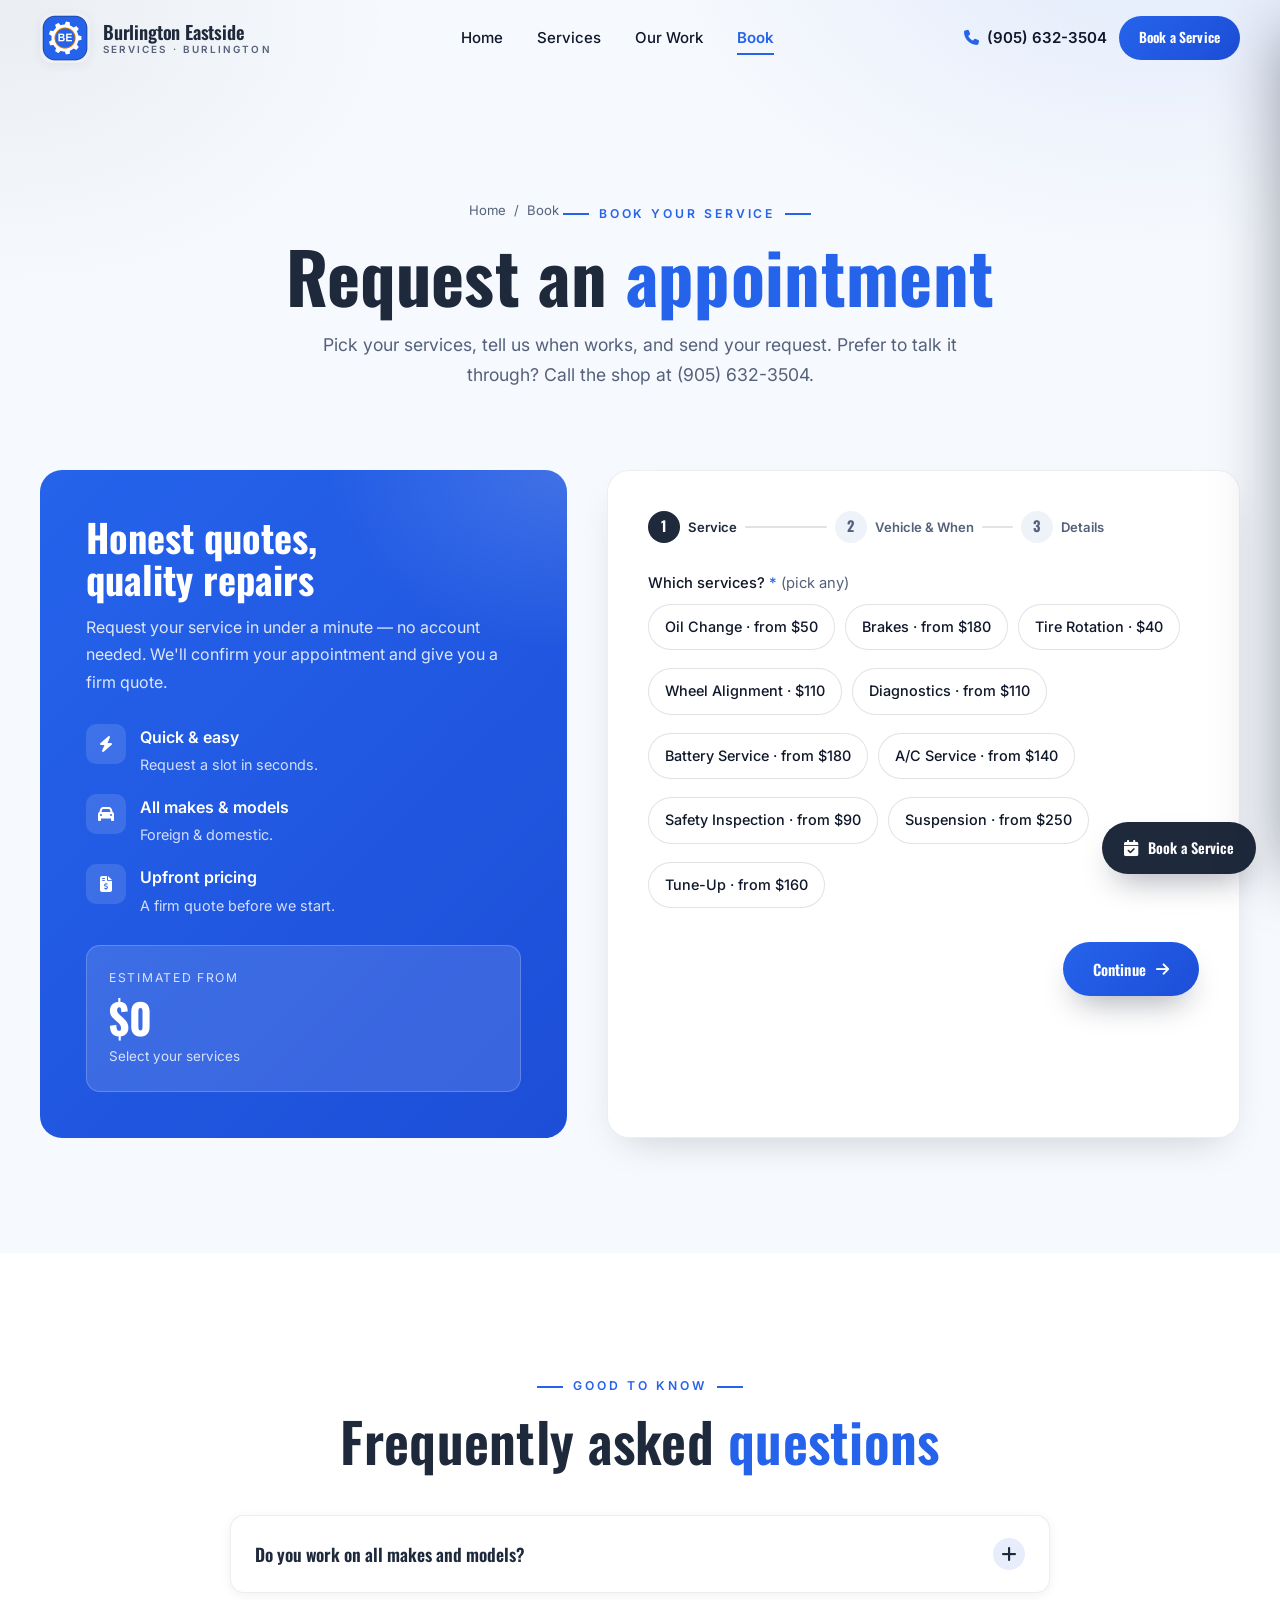
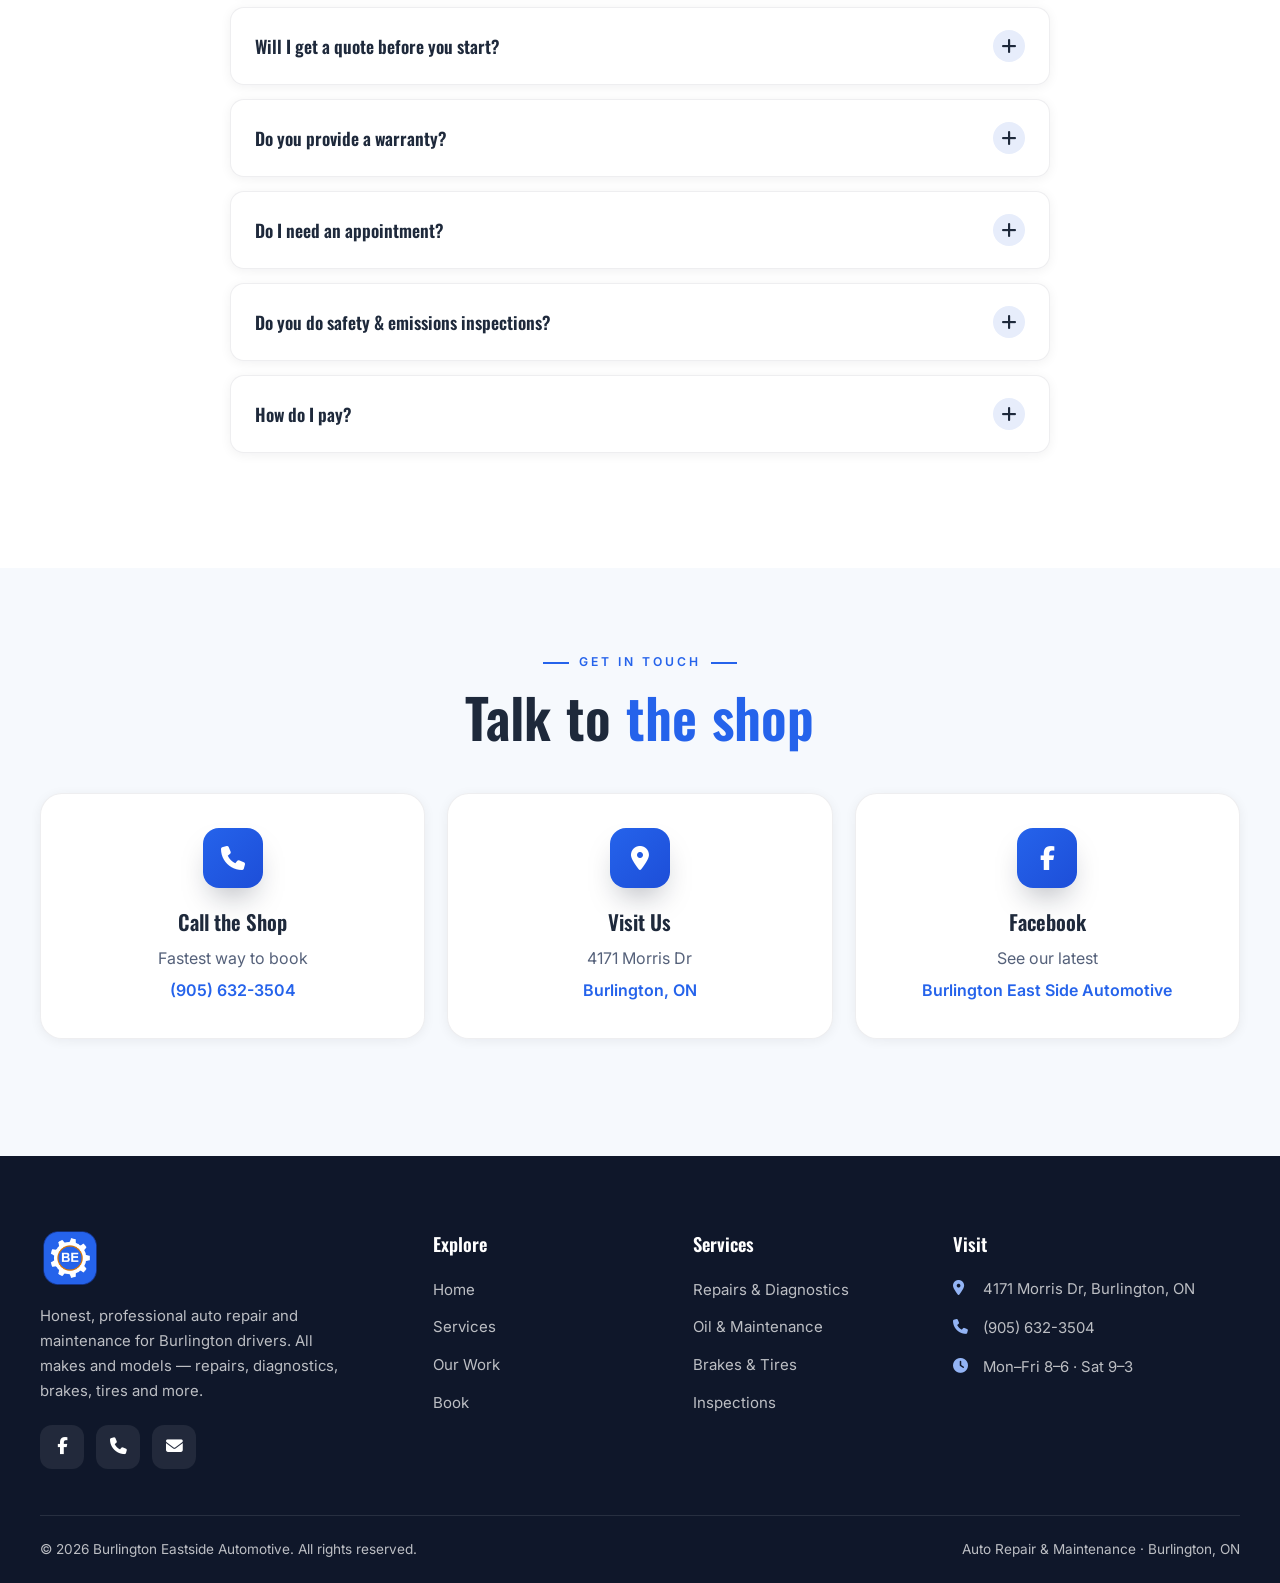
==== book.html @ 75ba28bd "Burlington-Eastside-Automotive: website (CSS animation + ambient background)" ====
<!DOCTYPE html>
<html lang="en">
<head>
  <meta charset="UTF-8" />
  <meta name="viewport" content="width=device-width, initial-scale=1.0" />
  <title>Book a Service | Burlington Eastside Automotive — Burlington, ON</title>
  <meta name="description" content="Book a service at Burlington Eastside Automotive in Burlington, ON. Choose your services, tell us when, and request your appointment — oil changes, brakes, diagnostics, tires and more. All makes & models." />
  <meta name="theme-color" content="#2563EB" />
  <meta property="og:title" content="Book a Service | Burlington Eastside Automotive" />
  <meta property="og:description" content="Request your appointment in seconds — or call (905) 632-3504 for an honest quote." />

  <link rel="icon" type="image/svg+xml" href="assets/favicon.svg" />
  <link rel="preconnect" href="https://fonts.googleapis.com" />
  <link rel="preconnect" href="https://fonts.gstatic.com" crossorigin />
  <link href="https://fonts.googleapis.com/css2?family=Oswald:wght@500;600;700&family=Inter:wght@400;500;600&display=swap" rel="stylesheet" />
  <link rel="stylesheet" href="https://cdnjs.cloudflare.com/ajax/libs/font-awesome/6.5.1/css/all.min.css" />
  <link rel="stylesheet" href="css/styles.css" />

  <script type="application/ld+json">
  {
    "@context": "https://schema.org",
    "@type": "FAQPage",
    "mainEntity": [
      { "@type": "Question", "name": "Do you work on all makes and models?", "acceptedAnswer": { "@type": "Answer", "text": "Yes — foreign and domestic, cars, SUVs and light trucks." } },
      { "@type": "Question", "name": "Will I get a quote before you start?", "acceptedAnswer": { "@type": "Answer", "text": "Always. We diagnose first and give you a firm, upfront quote before any work begins." } },
      { "@type": "Question", "name": "Do you provide a warranty?", "acceptedAnswer": { "@type": "Answer", "text": "Yes — our repairs are backed by a workmanship warranty. Ask us for the details on your service." } },
      { "@type": "Question", "name": "Where are you located?", "acceptedAnswer": { "@type": "Answer", "text": "4171 Morris Dr, Burlington, ON L7L 5L5. Call us at (905) 632-3504." } }
    ]
  }
  </script>
</head>
<body>

  <!-- ============ HEADER ============ -->
  <header class="site-header" id="header">
    <div class="container nav">
      <a href="index.html" class="brand" aria-label="Burlington Eastside Automotive home">
        <img src="assets/logo-mark.png" alt="Burlington Eastside Automotive" class="brand-logo" />
        <span class="brand-name"><b>Burlington Eastside</b><small>Services · Burlington</small></span>
      </a>
      <nav class="nav-links" aria-label="Primary">
        <a href="index.html">Home</a>
        <a href="services.html">Services</a>
        <a href="index.html#gallery">Our Work</a>
        <a href="book.html" class="active">Book</a>
      </nav>
      <div class="nav-actions">
        <a href="tel:+19056323504" class="nav-phone"><i class="fa-solid fa-phone"></i> (905) 632-3504</a>
        <a href="#quote" class="btn btn--sm">Book a Service</a>
        <button class="menu-toggle" id="menuToggle" aria-label="Open menu"><i class="fa-solid fa-bars"></i></button>
      </div>
    </div>
  </header>

  <!-- ============ MOBILE DRAWER ============ -->
  <div class="scrim" id="scrim"></div>
  <aside class="mobile-drawer" id="drawer" aria-label="Mobile menu">
    <div class="drawer-head">
      <img src="assets/logo-mark.png" alt="Burlington Eastside Automotive" style="height:44px;border-radius:10px" />
      <button class="drawer-close" id="drawerClose" aria-label="Close menu"><i class="fa-solid fa-xmark"></i></button>
    </div>
    <nav>
      <a href="index.html">Home <i class="fa-solid fa-chevron-right"></i></a>
      <a href="services.html">Services <i class="fa-solid fa-chevron-right"></i></a>
      <a href="index.html#gallery">Our Work <i class="fa-solid fa-chevron-right"></i></a>
      <a href="book.html" class="active">Book <i class="fa-solid fa-chevron-right"></i></a>
    </nav>
    <div class="drawer-cta">
      <a href="#quote" class="btn btn--block">Book a Service</a>
      <a href="tel:+19056323504" class="btn btn--ghost btn--block"><i class="fa-solid fa-phone"></i> Call the Shop</a>
    </div>
    <div class="drawer-contact">
      <a href="tel:+19056323504"><i class="fa-solid fa-phone"></i> (905) 632-3504</a>
      <span><i class="fa-solid fa-location-dot"></i> 4171 Morris Dr, Burlington</span>
    </div>
  </aside>

  <!-- ============ PAGE HERO ============ -->
  <section class="page-hero">
    <div class="container">
      <div class="breadcrumbs reveal"><a href="index.html">Home</a> <span>/</span> <span>Book</span></div>
      <span class="eyebrow eyebrow--center reveal d1" style="margin-top:14px">Book Your Service</span>
      <h1 class="reveal d1">Request an <span class="text-accent">appointment</span></h1>
      <p class="reveal d2">Pick your services, tell us when works, and send your request. Prefer to talk it through? Call the shop at (905) 632-3504.</p>
    </div>
  </section>

  <!-- ============ BOOKING FORM ============ -->
  <section class="section" id="quote" style="padding-top:16px">
    <div class="container">
      <div class="quote-wrap">
        <div class="quote-side reveal">
          <h2>Honest quotes,<br/>quality repairs</h2>
          <p>Request your service in under a minute — no account needed. We'll confirm your appointment and give you a firm quote.</p>
          <div class="quote-benefits">
            <div class="quote-benefit"><i class="fa-solid fa-bolt"></i><div><b>Quick &amp; easy</b><span>Request a slot in seconds.</span></div></div>
            <div class="quote-benefit"><i class="fa-solid fa-car"></i><div><b>All makes &amp; models</b><span>Foreign &amp; domestic.</span></div></div>
            <div class="quote-benefit"><i class="fa-solid fa-file-invoice-dollar"></i><div><b>Upfront pricing</b><span>A firm quote before we start.</span></div></div>
          </div>
          <div class="quote-live">
            <div class="quote-live-card">
              <div class="label">Estimated from</div>
              <div class="est" id="estAmount">$0</div>
              <small id="estMeta">Select your services</small>
            </div>
          </div>
        </div>

        <div class="quote-form reveal d1">
          <form id="quoteForm" novalidate>
            <div class="form-body">
              <div class="stepper">
                <div class="st active"><span class="n">1</span><span class="t">Service</span><span class="bar"></span></div>
                <div class="st"><span class="n">2</span><span class="t">Vehicle &amp; When</span><span class="bar"></span></div>
                <div class="st"><span class="n">3</span><span class="t">Details</span></div>
              </div>

              <!-- STEP 1 -->
              <div class="fstep active">
                <div class="field">
                  <label>Which services? <span class="req">*</span> <span style="color:var(--ink-soft);font-weight:400">(pick any)</span></label>
                  <div class="chip-select">
                    <label class="chip-opt"><input type="checkbox" name="services" value="Oil Change" /><span>Oil Change · from $50</span></label>
                    <label class="chip-opt"><input type="checkbox" name="services" value="Brakes (per axle)" /><span>Brakes · from $180</span></label>
                    <label class="chip-opt"><input type="checkbox" name="services" value="Tire Rotation" /><span>Tire Rotation · $40</span></label>
                    <label class="chip-opt"><input type="checkbox" name="services" value="Wheel Alignment" /><span>Wheel Alignment · $110</span></label>
                    <label class="chip-opt"><input type="checkbox" name="services" value="Diagnostics" /><span>Diagnostics · from $110</span></label>
                    <label class="chip-opt"><input type="checkbox" name="services" value="Battery Service" /><span>Battery Service · from $180</span></label>
                    <label class="chip-opt"><input type="checkbox" name="services" value="A/C Service" /><span>A/C Service · from $140</span></label>
                    <label class="chip-opt"><input type="checkbox" name="services" value="Safety Inspection" /><span>Safety Inspection · from $90</span></label>
                    <label class="chip-opt"><input type="checkbox" name="services" value="Suspension Repair" /><span>Suspension · from $250</span></label>
                    <label class="chip-opt"><input type="checkbox" name="services" value="Tune-Up" /><span>Tune-Up · from $160</span></label>
                  </div>
                </div>
              </div>

              <!-- STEP 2 -->
              <div class="fstep">
                <div class="field-row">
                  <div class="field"><label for="vehicle">Vehicle <span style="color:var(--ink-soft);font-weight:400">(year, make, model)</span></label><input type="text" id="vehicle" name="vehicle" placeholder="e.g. 2018 Honda Civic" /></div>
                  <div class="field"><label for="eventDate">Preferred date</label><input type="date" id="eventDate" name="eventDate" /></div>
                </div>
                <div class="field">
                  <label>Preferred time</label>
                  <div class="chip-select">
                    <label class="chip-opt"><input type="radio" name="time" value="Morning" /><span><i class="fa-solid fa-sun"></i> Morning</span></label>
                    <label class="chip-opt"><input type="radio" name="time" value="Afternoon" /><span><i class="fa-solid fa-cloud-sun"></i> Afternoon</span></label>
                    <label class="chip-opt"><input type="radio" name="time" value="Any time" checked /><span>Any time</span></label>
                  </div>
                </div>
                <div class="field">
                  <label for="notes">What's going on? <span style="color:var(--ink-soft);font-weight:400">(symptoms, noises, warning lights)</span></label>
                  <textarea id="notes" name="message" placeholder="e.g. grinding noise when braking, check-engine light is on…"></textarea>
                </div>
              </div>

              <!-- STEP 3 -->
              <div class="fstep">
                <div class="field-row">
                  <div class="field"><label for="name">Your name <span class="req">*</span></label><input type="text" id="name" name="name" required placeholder="Full name" /></div>
                  <div class="field"><label for="phone">Phone <span class="req">*</span></label><input type="tel" id="phone" name="phone" required placeholder="(000) 000-0000" /></div>
                </div>
                <div class="field"><label for="email">Email <span style="color:var(--ink-soft);font-weight:400">(optional)</span></label><input type="email" id="email" name="email" placeholder="you@email.com" /></div>
                <input type="text" class="hp" name="companyWebsite" tabindex="-1" autocomplete="off" aria-hidden="true" />
                <p style="font-size:.86rem;color:var(--ink-soft);margin-top:6px"><i class="fa-solid fa-lock" style="color:var(--navy-bright)"></i> Your details stay private — used only to confirm your appointment.</p>
              </div>

              <div class="form-nav">
                <button type="button" class="btn btn--ghost hidden" id="fBack"><i class="fa-solid fa-arrow-left"></i> Back</button>
                <button type="button" class="btn" id="fNext">Continue <i class="fa-solid fa-arrow-right"></i></button>
                <button type="submit" class="btn" id="fSubmit" style="display:none"><i class="fa-solid fa-paper-plane"></i> Request Appointment</button>
              </div>
            </div>

            <div class="form-success" id="formSuccess">
              <div class="check"><i class="fa-solid fa-check"></i></div>
              <h3>Almost there!</h3>
              <p>One last step: send us your request, or give the shop a quick call and we'll get you booked in.</p>
              <div class="hero-ctas" style="justify-content:center">
                <a href="#" id="successEmail" class="btn btn--lg"><i class="fa-solid fa-paper-plane"></i> Send Request</a>
                <a href="tel:+19056323504" class="btn btn--ghost btn--lg"><i class="fa-solid fa-phone"></i> Call (905) 632-3504</a>
              </div>
            </div>
          </form>
        </div>
      </div>
    </div>
  </section>

  <!-- ============ FAQ ============ -->
  <section class="section section--alt" id="faq">
    <div class="container center">
      <span class="eyebrow eyebrow--center reveal">Good to Know</span>
      <h2 class="section-title reveal d1">Frequently asked <em>questions</em></h2>
    </div>
    <div class="container">
      <div class="faq">
        <div class="faq-item reveal">
          <button class="faq-q">Do you work on all makes and models? <span class="ic"><i class="fa-solid fa-plus"></i></span></button>
          <div class="faq-a"><p>Yes — <strong>foreign and domestic</strong>, cars, SUVs and light trucks. Our technicians service just about anything on the road.</p></div>
        </div>
        <div class="faq-item reveal">
          <button class="faq-q">Will I get a quote before you start? <span class="ic"><i class="fa-solid fa-plus"></i></span></button>
          <div class="faq-a"><p>Always. We diagnose first and give you a <strong>firm, upfront quote</strong> before any work begins — no surprises on the bill.</p></div>
        </div>
        <div class="faq-item reveal">
          <button class="faq-q">Do you provide a warranty? <span class="ic"><i class="fa-solid fa-plus"></i></span></button>
          <div class="faq-a"><p>Yes — our repairs are backed by a <strong>workmanship warranty</strong>. Ask us for the details that apply to your service.</p></div>
        </div>
        <div class="faq-item reveal">
          <button class="faq-q">Do I need an appointment? <span class="ic"><i class="fa-solid fa-plus"></i></span></button>
          <div class="faq-a"><p>Booking ahead guarantees your spot, but we'll always do our best to fit in <strong>urgent work</strong> — just give us a call.</p></div>
        </div>
        <div class="faq-item reveal">
          <button class="faq-q">Do you do safety &amp; emissions inspections? <span class="ic"><i class="fa-solid fa-plus"></i></span></button>
          <div class="faq-a"><p>We do — <strong>safety standards certificates, emissions tests</strong> and pre-purchase inspections are all available.</p></div>
        </div>
        <div class="faq-item reveal">
          <button class="faq-q">How do I pay? <span class="ic"><i class="fa-solid fa-plus"></i></span></button>
          <div class="faq-a"><p>We accept <strong>cash and major debit/credit cards</strong>, plus tap and mobile payments.</p></div>
        </div>
      </div>
    </div>
  </section>

  <!-- ============ CONTACT ============ -->
  <section class="section section--tight">
    <div class="container center">
      <span class="eyebrow eyebrow--center reveal">Get In Touch</span>
      <h2 class="section-title reveal d1">Talk to <em>the shop</em></h2>
    </div>
    <div class="container">
      <div class="contact-grid">
        <div class="contact-card reveal d1"><div class="ic"><i class="fa-solid fa-phone"></i></div><h3>Call the Shop</h3><p>Fastest way to book</p><a href="tel:+19056323504">(905) 632-3504</a></div>
        <div class="contact-card reveal d2"><div class="ic"><i class="fa-solid fa-location-dot"></i></div><h3>Visit Us</h3><p>4171 Morris Dr</p><a href="https://www.google.com/maps/search/?api=1&query=4171+Morris+Dr+Burlington+ON" target="_blank" rel="noopener">Burlington, ON</a></div>
        <div class="contact-card reveal d3"><div class="ic"><i class="fa-brands fa-facebook-f"></i></div><h3>Facebook</h3><p>See our latest</p><a href="https://www.facebook.com/p/Burlington-East-Side-Automotive-100069459742204/" target="_blank" rel="noopener">Burlington East Side Automotive</a></div>
      </div>
    </div>
  </section>

  <!-- ============ FOOTER ============ -->
  <footer class="footer">
    <div class="container">
      <div class="footer-top">
        <div class="footer-brand">
          <img src="assets/logo-mark.png" alt="Burlington Eastside Automotive" class="brand-logo-f" />
          <p>Honest, professional auto repair and maintenance for Burlington drivers. All makes and models — repairs, diagnostics, brakes, tires and more.</p>
          <div class="footer-social">
            <a href="https://www.facebook.com/p/Burlington-East-Side-Automotive-100069459742204/" target="_blank" rel="noopener" aria-label="Facebook"><i class="fa-brands fa-facebook-f"></i></a>
            <a href="tel:+19056323504" aria-label="Phone"><i class="fa-solid fa-phone"></i></a>
            <a href="mailto:info@burlingtoneastsideauto.ca" aria-label="Email"><i class="fa-solid fa-envelope"></i></a>
          </div>
        </div>
        <div>
          <h4>Explore</h4>
          <div class="footer-links"><a href="index.html">Home</a><a href="services.html">Services</a><a href="index.html#gallery">Our Work</a><a href="book.html">Book</a></div>
        </div>
        <div>
          <h4>Services</h4>
          <div class="footer-links"><a href="services.html">Repairs &amp; Diagnostics</a><a href="services.html">Oil &amp; Maintenance</a><a href="services.html">Brakes &amp; Tires</a><a href="services.html">Inspections</a></div>
        </div>
        <div>
          <h4>Visit</h4>
          <div class="footer-contact">
            <span><i class="fa-solid fa-location-dot"></i> 4171 Morris Dr, Burlington, ON</span>
            <a href="tel:+19056323504"><i class="fa-solid fa-phone"></i> (905) 632-3504</a>
            <span><i class="fa-solid fa-clock"></i> Mon–Fri 8–6 · Sat 9–3</span>
          </div>
        </div>
      </div>
      <div class="footer-bottom">
        <span>© <span data-year>2026</span> Burlington Eastside Automotive. All rights reserved.</span>
        <span>Auto Repair &amp; Maintenance · Burlington, ON</span>
      </div>
    </div>
  </footer>

  <a href="#quote" class="fab-cta" aria-label="Book a service"><i class="fa-solid fa-calendar-check"></i><span>Book a Service</span></a>
  <button class="to-top" id="toTop" aria-label="Back to top"><i class="fa-solid fa-arrow-up"></i></button>

  <script src="js/main.js"></script>
</body>
</html>
---- css/styles.css ----
/* ============================================================
   JAY'S HAIR CUT — Beauty & Barber (Burlington, ON)
   Clean navy & white design system — all pages
   ============================================================ */

:root {
  --bg: #F6F9FD;
  --bg-2: #FFFFFF;
  --surface: #FFFFFF;
  --surface-2: #EEF2F9;
  --line: rgba(15,23,42,0.12);
  --line-2: rgba(15,23,42,0.07);

  --navy: #1E293B;
  --navy-deep: #0F172A;
  --navy-bright: #2563EB;
  --navy-soft: #E7EDFB;
  --navy-grad: linear-gradient(135deg, #2563EB, #1D4ED8);

  --accent: #D97706; /* subtle brass for stars/premium touches */

  --white: #FFFFFF;
  --ink: #0F172A;
  --ink-soft: #55617A;

  --shadow-sm: 0 2px 12px rgba(15,23,42,0.06);
  --shadow-md: 0 16px 40px -18px rgba(15,23,42,0.22);
  --shadow-lg: 0 34px 72px -30px rgba(15,23,42,0.30);
  --shadow-navy: 0 16px 32px -12px rgba(15,23,42,0.4);

  --r-sm: 8px;
  --r-md: 14px;
  --r-lg: 22px;
  --r-xl: 32px;

  --font-display: "Poppins", system-ui, sans-serif;
  --font-body: "Inter", system-ui, -apple-system, sans-serif;

  --container: 1200px;
  --ease: cubic-bezier(0.22, 1, 0.36, 1);
}

*, *::before, *::after { box-sizing: border-box; margin: 0; padding: 0; }
html { scroll-behavior: smooth; -webkit-text-size-adjust: 100%; scroll-padding-top: 100px; }
body { font-family: var(--font-body); color: var(--ink); background: var(--bg); line-height: 1.7; overflow-x: hidden; -webkit-font-smoothing: antialiased; }
img, svg { display: block; max-width: 100%; }
a { color: inherit; text-decoration: none; }
button { font-family: inherit; cursor: pointer; border: none; background: none; }
ul { list-style: none; }
input, textarea, select, button { font-family: inherit; font-size: 1rem; color: inherit; }
::selection { background: var(--navy); color: #fff; }

body::before {
  content: ""; position: fixed; inset: 0; z-index: -2;
  background:
    radial-gradient(900px 620px at 90% -10%, rgba(37,99,235,0.10), transparent 55%),
    radial-gradient(720px 500px at 0% 2%, rgba(15,23,42,0.05), transparent 55%),
    var(--bg);
}

/* Layout */
.container { width: min(100% - 44px, var(--container)); margin-inline: auto; }
.section { padding: clamp(72px, 9vw, 132px) 0; position: relative; }
.section--tight { padding: clamp(50px, 6vw, 88px) 0; }
.section--alt { background: var(--bg-2); }
.center { text-align: center; }

/* Type helpers */
.eyebrow { display: inline-flex; align-items: center; gap: 10px; font-size: 0.76rem; font-weight: 600; letter-spacing: 0.24em; text-transform: uppercase; color: var(--navy-bright); }
.eyebrow::before { content: ""; width: 26px; height: 2px; background: var(--navy-bright); }
.eyebrow--center { justify-content: center; }
.eyebrow--center::after { content: ""; width: 26px; height: 2px; background: var(--navy-bright); }
.section-title { font-family: var(--font-display); font-weight: 600; letter-spacing: -0.01em; color: var(--navy); font-size: clamp(2.1rem, 4.6vw, 3.4rem); line-height: 1.1; margin: 14px 0 0; }
.section-title em { font-style: normal; color: var(--navy-bright); }
.section-lead { max-width: 62ch; margin-top: 16px; color: var(--ink-soft); font-size: 1.06rem; }
.center .section-lead { margin-inline: auto; }
.text-accent { color: var(--navy-bright); }

/* Buttons */
.btn { --bg: var(--navy); --fg: #fff; position: relative; display: inline-flex; align-items: center; justify-content: center; gap: 10px; padding: 15px 30px; border-radius: 100px; font-family: var(--font-display); font-weight: 600; font-size: 0.94rem; letter-spacing: 0.01em; background: var(--bg); color: var(--fg); box-shadow: var(--shadow-navy); transition: transform 0.35s var(--ease), box-shadow 0.35s var(--ease), background 0.3s; overflow: hidden; isolation: isolate; }
.btn::after { content: ""; position: absolute; inset: 0; z-index: -1; background: linear-gradient(120deg, transparent 30%, rgba(255,255,255,0.25) 50%, transparent 70%); transform: translateX(-120%); transition: transform 0.6s var(--ease); }
.btn:hover { transform: translateY(-3px); box-shadow: 0 24px 40px -14px rgba(15,23,42,0.5); }
.btn:hover::after { transform: translateX(120%); }
.btn--ghost { --bg: transparent; --fg: var(--navy); box-shadow: none; border: 1.5px solid var(--line); }
.btn--ghost:hover { background: var(--navy-soft); border-color: var(--navy); }
.btn--white { --bg: #fff; --fg: var(--navy); box-shadow: var(--shadow-md); }
.btn--lg { padding: 17px 36px; font-size: 1rem; }
.btn--sm { padding: 10px 20px; font-size: 0.86rem; box-shadow: none; }
.btn--block { width: 100%; }
.link-arrow { display: inline-flex; align-items: center; gap: 8px; font-weight: 600; color: var(--navy-bright); }
.link-arrow i { transition: transform 0.3s var(--ease); }
.link-arrow:hover i { transform: translateX(5px); }

/* ============ HEADER ============ */
.site-header { position: fixed; top: 0; left: 0; right: 0; z-index: 100; transition: transform 0.4s var(--ease), background 0.4s, box-shadow 0.4s, backdrop-filter 0.4s; }
.site-header.scrolled { background: rgba(255,255,255,0.85); backdrop-filter: blur(16px) saturate(1.3); box-shadow: 0 6px 26px -18px rgba(15,23,42,0.4); border-bottom: 1px solid var(--line-2); }
.site-header.hidden { transform: translateY(-100%); }
.nav { display: flex; align-items: center; justify-content: space-between; gap: 20px; padding: 13px 0; }
.brand { display: flex; align-items: center; gap: 13px; }
.brand-logo { height: 46px; width: auto; border-radius: 6px; transition: transform 0.4s var(--ease); box-shadow: var(--shadow-sm); }
.brand:hover .brand-logo { transform: scale(1.05); }
.brand-name { display: flex; flex-direction: column; line-height: 1.05; }
.brand-name b { font-family: var(--font-display); font-weight: 600; font-size: 1.16rem; color: var(--navy); letter-spacing: -0.01em; }
.brand-name small { font-size: 0.62rem; font-weight: 600; letter-spacing: 0.22em; text-transform: uppercase; color: var(--ink-soft); margin-top: 3px; }

.nav-links { display: flex; align-items: center; gap: 2px; }
.nav-links a { position: relative; padding: 9px 16px; border-radius: 100px; font-weight: 500; color: var(--ink); font-size: 0.94rem; transition: color 0.25s; }
.nav-links a::after { content: ""; position: absolute; left: 16px; right: 16px; bottom: 5px; height: 2px; background: var(--navy-bright); transform: scaleX(0); transform-origin: left; transition: transform 0.3s var(--ease); }
.nav-links a:hover { color: var(--navy-bright); } .nav-links a:hover::after, .nav-links a.active::after { transform: scaleX(1); }
.nav-links a.active { color: var(--navy-bright); font-weight: 600; }
.nav-actions { display: flex; align-items: center; gap: 12px; }
.nav-phone { display: inline-flex; align-items: center; gap: 8px; font-weight: 600; color: var(--ink); font-size: 0.94rem; }
.nav-phone i { color: var(--navy-bright); }
.nav-phone:hover { color: var(--navy-bright); }
.menu-toggle { display: none; width: 46px; height: 46px; border-radius: 10px; background: var(--navy); color: #fff; font-size: 1.15rem; align-items: center; justify-content: center; box-shadow: var(--shadow-navy); }

.mobile-drawer { position: fixed; inset: 0 0 0 auto; width: min(86vw, 360px); z-index: 200; background: var(--surface); transform: translateX(100%); transition: transform 0.5s var(--ease); padding: 26px; display: flex; flex-direction: column; gap: 8px; box-shadow: -30px 0 60px -30px rgba(15,23,42,0.4); overflow-y: auto; }
.mobile-drawer.open { transform: translateX(0); }
.drawer-head { display: flex; align-items: center; justify-content: space-between; margin-bottom: 18px; }
.drawer-close { width: 44px; height: 44px; border-radius: 10px; background: var(--surface-2); color: var(--ink); font-size: 1.2rem; }
.mobile-drawer nav a { display: flex; align-items: center; justify-content: space-between; padding: 15px 16px; border-radius: 10px; font-size: 1.15rem; font-weight: 500; font-family: var(--font-display); border-bottom: 1px solid var(--line-2); color: var(--ink); }
.mobile-drawer nav a:hover, .mobile-drawer nav a.active { background: var(--navy-soft); color: var(--navy); }
.drawer-cta { margin-top: 20px; display: flex; flex-direction: column; gap: 12px; }
.drawer-contact { margin-top: 18px; font-size: 0.92rem; color: var(--ink-soft); display: grid; gap: 10px; }
.drawer-contact a { display: inline-flex; align-items: center; gap: 10px; }
.drawer-contact i { color: var(--navy-bright); width: 18px; }
.scrim { position: fixed; inset: 0; z-index: 150; background: rgba(15,23,42,0.4); opacity: 0; visibility: hidden; transition: opacity 0.4s, visibility 0.4s; backdrop-filter: blur(2px); }
.scrim.show { opacity: 1; visibility: visible; }

/* ============ HERO ============ */
.hero { position: relative; padding: clamp(130px, 16vw, 186px) 0 clamp(60px, 8vw, 96px); overflow: hidden; }
.hero-grid { display: grid; grid-template-columns: 1.08fr 0.92fr; gap: 46px; align-items: center; }
.hero-badge { display: inline-flex; align-items: center; gap: 10px; padding: 8px 16px; background: var(--surface); border: 1px solid var(--line); border-radius: 100px; font-size: 0.78rem; font-weight: 600; letter-spacing: 0.06em; color: var(--navy); box-shadow: var(--shadow-sm); }
.hero-badge .dot { width: 8px; height: 8px; border-radius: 50%; background: var(--navy-bright); box-shadow: 0 0 0 4px rgba(37,99,235,0.18); animation: pulse 2s infinite; }
@keyframes pulse { 0%,100% { box-shadow: 0 0 0 4px rgba(37,99,235,0.2); } 50% { box-shadow: 0 0 0 8px rgba(37,99,235,0); } }
.hero-title { font-family: var(--font-display); font-weight: 700; color: var(--navy); font-size: clamp(2.8rem, 6.4vw, 5rem); line-height: 1.02; letter-spacing: -0.02em; margin: 22px 0 0; }
.hero-title em { font-style: normal; color: var(--navy-bright); }
.hero-sub { margin-top: 22px; max-width: 52ch; font-size: 1.12rem; color: var(--ink-soft); }
.hero-ctas { margin-top: 32px; display: flex; flex-wrap: wrap; gap: 14px; align-items: center; }
.hero-meta { margin-top: 36px; display: flex; gap: 30px; flex-wrap: wrap; align-items: center; }
.hero-meta .m b { font-family: var(--font-display); font-size: 2rem; color: var(--navy); line-height: 1; display: block; font-weight: 700; }
.hero-meta .m span { font-size: 0.82rem; color: var(--ink-soft); margin-top: 4px; display: block; }
.hero-meta .divider { width: 1px; height: 40px; background: var(--line); }

.hero-visual { position: relative; display: grid; place-items: center; min-height: 460px; }
.hero-visual::before { content: ""; position: absolute; width: 74%; height: 74%; border-radius: 50%; background: radial-gradient(circle, rgba(37,99,235,0.16), transparent 66%); filter: blur(50px); }
.hero-photo-wrap { position: relative; width: min(420px, 100%); }
.hero-photo { position: relative; border-radius: 22px; overflow: hidden; border: 6px solid #fff; box-shadow: var(--shadow-lg); aspect-ratio: 4 / 5; }
.hero-photo img { width: 100%; height: 100%; object-fit: cover; }
.hero-tag { position: absolute; z-index: 3; display: flex; align-items: center; gap: 11px; background: #fff; border: 1px solid var(--line); padding: 12px 16px; border-radius: 14px; box-shadow: var(--shadow-md); font-size: 0.85rem; }
.hero-tag i { color: var(--navy-bright); font-size: 1.05rem; }
.hero-tag .stars { color: var(--accent); letter-spacing: 1px; }
.hero-tag b { color: var(--navy); font-weight: 600; display: block; }
.hero-tag small { color: var(--ink-soft); font-size: 0.74rem; }
.hero-tag.t1 { top: 22px; right: -20px; }
.hero-tag.t2 { bottom: 24px; left: -20px; }

/* ============ MARQUEE ============ */
.marquee { background: var(--navy); color: #fff; overflow: hidden; }
.marquee-track { display: flex; width: max-content; animation: marquee 32s linear infinite; }
.marquee:hover .marquee-track { animation-play-state: paused; }
.marquee-item { display: inline-flex; align-items: center; gap: 16px; padding: 15px 32px; font-family: var(--font-display); font-weight: 500; font-size: 1.1rem; white-space: nowrap; }
.marquee-item i { font-size: 0.5rem; color: var(--accent); }
@keyframes marquee { to { transform: translateX(-50%); } }

/* ============ FEATURE / SERVICE CARDS ============ */
.feat-grid { display: grid; grid-template-columns: repeat(4, 1fr); gap: 22px; margin-top: 54px; }
.feat-card { background: var(--surface); border: 1px solid var(--line-2); border-radius: var(--r-lg); padding: 34px 26px; box-shadow: var(--shadow-sm); transition: transform 0.4s var(--ease), box-shadow 0.4s; }
.feat-card:hover { transform: translateY(-8px); box-shadow: var(--shadow-md); }
.feat-card .ic { width: 58px; height: 58px; border-radius: 14px; display: grid; place-items: center; font-size: 1.4rem; background: var(--navy-soft); color: var(--navy); margin-bottom: 18px; }
.feat-card h3 { font-family: var(--font-display); font-size: 1.3rem; font-weight: 600; color: var(--navy); }
.feat-card p { color: var(--ink-soft); font-size: 0.93rem; margin-top: 8px; }
.feat-card .from { display: inline-block; margin-top: 14px; font-family: var(--font-display); color: var(--navy-bright); font-weight: 600; }

/* ============ STEPS ============ */
.steps { display: grid; grid-template-columns: repeat(3, 1fr); gap: 22px; margin-top: 54px; }
.step { background: var(--surface); border-radius: var(--r-md); padding: 34px 28px; border: 1px solid var(--line-2); box-shadow: var(--shadow-sm); position: relative; transition: transform 0.4s var(--ease), box-shadow 0.4s; }
.step:hover { transform: translateY(-6px); box-shadow: var(--shadow-md); }
.step-num { width: 52px; height: 52px; border-radius: 14px; display: grid; place-items: center; font-family: var(--font-display); font-size: 1.5rem; font-weight: 700; background: var(--navy-grad); color: #fff; margin-bottom: 18px; box-shadow: var(--shadow-navy); }
.step h3 { font-family: var(--font-display); font-size: 1.3rem; font-weight: 600; color: var(--navy); }
.step p { color: var(--ink-soft); font-size: 0.95rem; margin-top: 8px; }

/* ============ STORY / ABOUT ============ */
.story-grid { display: grid; grid-template-columns: 1.05fr 0.95fr; gap: 56px; align-items: center; }
.story-media { position: relative; width: min(440px, 100%); margin-inline: auto; border-radius: 18px; overflow: hidden; border: 6px solid #fff; box-shadow: var(--shadow-lg); aspect-ratio: 4 / 5; }
.story-media img { width: 100%; height: 100%; object-fit: cover; }
.story-quote { font-family: var(--font-display); font-weight: 500; font-size: 1.5rem; line-height: 1.35; color: var(--navy); margin: 20px 0; padding-left: 20px; border-left: 3px solid var(--navy-bright); }
.story-features { display: grid; gap: 16px; margin-top: 24px; }
.story-feature { display: flex; gap: 14px; align-items: flex-start; }
.story-feature .ic { flex: 0 0 auto; width: 46px; height: 46px; border-radius: 12px; display: grid; place-items: center; background: var(--navy-soft); color: var(--navy); font-size: 1.1rem; }
.story-feature b { font-weight: 600; color: var(--navy); }
.story-feature p { color: var(--ink-soft); font-size: 0.93rem; }

/* ============ STATS ============ */
.stats { display: grid; grid-template-columns: repeat(4, 1fr); gap: 20px; }
.stat { text-align: center; padding: 20px; border-left: 1px solid var(--line-2); }
.stat:first-child { border-left: none; }
.stat b { font-family: var(--font-display); font-weight: 700; display: block; font-size: clamp(2.4rem, 5vw, 3.4rem); line-height: 1; color: var(--navy); }
.stat span { color: var(--ink-soft); margin-top: 8px; display: block; font-size: 0.9rem; }

/* ============ GALLERY ============ */
.gallery { display: grid; grid-template-columns: repeat(3, 1fr); gap: 16px; margin-top: 46px; }
.gal-item { position: relative; aspect-ratio: 4 / 5; border-radius: var(--r-md); overflow: hidden; cursor: pointer; background: var(--surface-2); box-shadow: var(--shadow-sm); }
.gal-item img { width: 100%; height: 100%; object-fit: cover; transition: transform 0.6s var(--ease); }
.gal-item::after { content: "\f00e"; font-family: "Font Awesome 6 Free"; font-weight: 900; position: absolute; inset: 0; display: grid; place-items: center; color: #fff; background: linear-gradient(160deg, rgba(15,23,42,0), rgba(15,23,42,0.6)); opacity: 0; transition: opacity 0.4s; font-size: 1.3rem; }
.gal-item:hover::after { opacity: 1; } .gal-item:hover img { transform: scale(1.07); }
.gal-cap { position: absolute; left: 14px; bottom: 12px; z-index: 2; color: #fff; font-weight: 500; font-size: 0.85rem; opacity: 0; transform: translateY(8px); transition: opacity 0.4s, transform 0.4s; text-shadow: 0 2px 8px rgba(0,0,0,0.6); }
.gal-item:hover .gal-cap { opacity: 1; transform: translateY(0); }
.lightbox { position: fixed; inset: 0; z-index: 300; background: rgba(15,23,42,0.9); display: grid; place-items: center; padding: 30px; opacity: 0; visibility: hidden; transition: opacity 0.35s, visibility 0.35s; backdrop-filter: blur(6px); }
.lightbox.show { opacity: 1; visibility: visible; }
.lightbox img { max-width: min(84vw, 460px); max-height: 80vh; border-radius: 8px; animation: popIn 0.4s var(--ease); border: 4px solid #fff; }
.lightbox-cap { color: #fff; font-family: var(--font-display); font-size: 1.2rem; margin-top: 18px; text-align: center; }
.lightbox-close { position: absolute; top: 24px; right: 26px; width: 50px; height: 50px; border-radius: 50%; background: rgba(255,255,255,0.15); color: #fff; font-size: 1.3rem; }
.lightbox-nav { position: absolute; top: 50%; transform: translateY(-50%); width: 54px; height: 54px; border-radius: 50%; background: rgba(255,255,255,0.15); color: #fff; font-size: 1.3rem; display: grid; place-items: center; }
.lightbox-nav.prev { left: 20px; } .lightbox-nav.next { right: 20px; }
@keyframes popIn { from { transform: scale(0.9); opacity: 0; } to { transform: scale(1); opacity: 1; } }

/* ============ PRICE LIST ============ */
.price-wrap { display: grid; grid-template-columns: 1fr 1fr; gap: 20px 56px; margin-top: 46px; }
.price-cat { background: var(--surface); border: 1px solid var(--line-2); border-radius: var(--r-lg); padding: 30px; box-shadow: var(--shadow-sm); }
.price-cat h3 { font-family: var(--font-display); font-size: 1.35rem; font-weight: 600; color: var(--navy); display: flex; align-items: center; gap: 12px; margin-bottom: 8px; }
.price-cat h3 i { color: var(--navy-bright); font-size: 1rem; }
.price-row { display: flex; align-items: baseline; gap: 10px; padding: 15px 0; border-bottom: 1px solid var(--line-2); }
.price-row:last-child { border-bottom: none; }
.price-row .nm { color: var(--ink); font-weight: 500; }
.price-row .nm small { display: block; color: var(--ink-soft); font-weight: 400; font-size: 0.82rem; margin-top: 2px; }
.price-row .dots { flex: 1; border-bottom: 1px dotted rgba(15,23,42,0.25); transform: translateY(-4px); }
.price-row .pr { font-family: var(--font-display); color: var(--navy-bright); font-weight: 600; font-size: 1.2rem; white-space: nowrap; }

/* ============ TESTIMONIALS ============ */
.testimonials { position: relative; }
.tst-viewport { overflow: hidden; margin-top: 44px; }
.tst-track { display: flex; transition: transform 0.6s var(--ease); }
.tst-slide { flex: 0 0 100%; padding: 6px; }
.tst-card { background: var(--surface); border-radius: var(--r-lg); padding: clamp(32px, 4vw, 54px); border: 1px solid var(--line-2); box-shadow: var(--shadow-md); text-align: center; max-width: 780px; margin-inline: auto; }
.tst-stars { color: var(--accent); font-size: 0.95rem; letter-spacing: 3px; margin-bottom: 16px; }
.tst-text { font-family: var(--font-display); font-weight: 500; font-size: clamp(1.2rem, 2.4vw, 1.6rem); line-height: 1.45; color: var(--navy); }
.tst-author { margin-top: 24px; display: flex; align-items: center; justify-content: center; gap: 14px; }
.tst-avatar { width: 54px; height: 54px; border-radius: 50%; display: grid; place-items: center; font-family: var(--font-display); font-weight: 600; color: #fff; background: var(--navy-grad); }
.tst-author .who { text-align: left; }
.tst-author b { font-weight: 600; color: var(--navy); }
.tst-author span { display: block; font-size: 0.84rem; color: var(--ink-soft); }
.tst-controls { display: flex; align-items: center; justify-content: center; gap: 18px; margin-top: 28px; }
.tst-arrow { width: 50px; height: 50px; border-radius: 50%; background: var(--surface); color: var(--navy); display: grid; place-items: center; box-shadow: var(--shadow-sm); border: 1px solid var(--line); transition: background 0.25s, transform 0.25s, color 0.25s; }
.tst-arrow:hover { background: var(--navy); color: #fff; transform: scale(1.08); }
.tst-dots { display: flex; gap: 9px; }
.tst-dot { width: 9px; height: 9px; border-radius: 50%; background: var(--line); transition: all 0.3s; }
.tst-dot.active { background: var(--navy-bright); width: 26px; border-radius: 6px; }

/* ============ HOURS / LOCATION ============ */
.hours-grid { display: grid; grid-template-columns: 1fr 1fr; gap: 26px; margin-top: 46px; }
.hours-card { background: var(--surface); border: 1px solid var(--line-2); border-radius: var(--r-lg); padding: 36px; box-shadow: var(--shadow-sm); }
.hours-card h3 { font-family: var(--font-display); font-size: 1.4rem; font-weight: 600; color: var(--navy); display: flex; align-items: center; gap: 12px; margin-bottom: 20px; }
.hours-card h3 i { color: var(--navy-bright); }
.hours-row { display: flex; justify-content: space-between; padding: 12px 0; border-bottom: 1px solid var(--line-2); }
.hours-row:last-child { border-bottom: none; }
.hours-row .d { color: var(--ink); font-weight: 500; }
.hours-row .h { color: var(--ink-soft); }
.hours-row .closed { color: #94A3B8; }
.info-list { display: grid; gap: 18px; }
.info-row { display: flex; gap: 14px; align-items: flex-start; }
.info-row .ic { flex: 0 0 auto; width: 44px; height: 44px; border-radius: 12px; display: grid; place-items: center; background: var(--navy-soft); color: var(--navy); }
.info-row b { color: var(--navy); display: block; font-weight: 600; }
.info-row a, .info-row span { color: var(--ink-soft); }
.info-row a:hover { color: var(--navy-bright); }

/* ============ CTA ============ */
.cta-band { background: var(--navy-grad); border-radius: var(--r-xl); padding: clamp(46px, 6vw, 78px); position: relative; overflow: hidden; text-align: center; }
.cta-band::before { content: ""; position: absolute; inset: 0; opacity: 0.5; background: radial-gradient(500px 320px at 12% 8%, rgba(255,255,255,0.16), transparent 60%), radial-gradient(420px 300px at 100% 100%, rgba(255,255,255,0.08), transparent 55%); }
.cta-band > * { position: relative; }
.cta-band h2 { font-family: var(--font-display); font-size: clamp(2.1rem, 4.4vw, 3.2rem); font-weight: 700; line-height: 1.06; color: #fff; }
.cta-band h2 em { font-style: normal; color: #fff; opacity: 0.75; }
.cta-band p { max-width: 54ch; margin: 16px auto 0; color: rgba(255,255,255,0.85); font-size: 1.06rem; }
.cta-band .hero-ctas { justify-content: center; margin-top: 30px; }

/* ============ FOOTER ============ */
.footer { background: var(--navy-deep); color: rgba(255,255,255,0.72); padding-top: 72px; margin-top: 40px; }
.footer-top { display: grid; grid-template-columns: 1.6fr 1fr 1fr 1.3fr; gap: 40px; padding-bottom: 46px; border-bottom: 1px solid rgba(255,255,255,0.1); }
.footer h4 { color: #fff; font-family: var(--font-display); font-size: 1.15rem; margin-bottom: 18px; font-weight: 600; }
.footer-brand .brand-logo-f { height: 64px; border-radius: 8px; }
.footer-brand p { margin-top: 16px; max-width: 34ch; font-size: 0.93rem; }
.footer-links { display: grid; gap: 12px; }
.footer-links a { font-size: 0.94rem; transition: color 0.25s, padding-left 0.25s; }
.footer-links a:hover { color: #fff; padding-left: 5px; }
.footer-contact { display: grid; gap: 14px; font-size: 0.93rem; }
.footer-contact a, .footer-contact span { display: flex; gap: 12px; align-items: flex-start; }
.footer-contact i { color: #93B4F5; width: 18px; margin-top: 4px; }
.footer-social { display: flex; gap: 12px; margin-top: 20px; }
.footer-social a { width: 44px; height: 44px; border-radius: 12px; background: rgba(255,255,255,0.08); display: grid; place-items: center; color: #fff; font-size: 1.05rem; transition: background 0.3s, transform 0.3s; }
.footer-social a:hover { background: var(--navy-bright); transform: translateY(-4px); }
.footer-bottom { display: flex; align-items: center; justify-content: space-between; gap: 16px; padding: 22px 0; flex-wrap: wrap; font-size: 0.85rem; }
.footer-bottom a:hover { color: #fff; }

/* ============ FLOATING / TOAST ============ */
.fab-cta { position: fixed; bottom: 26px; right: 24px; z-index: 90; display: inline-flex; align-items: center; gap: 10px; padding: 14px 22px; border-radius: 100px; background: var(--navy); color: #fff; font-family: var(--font-display); font-weight: 600; font-size: 0.9rem; box-shadow: var(--shadow-navy); transition: transform 0.3s var(--ease), box-shadow 0.3s; }
.fab-cta i { font-size: 1.02rem; }
.fab-cta:hover { transform: translateY(-3px); box-shadow: 0 22px 40px -14px rgba(15,23,42,0.55); }
@media (max-width: 560px) { .fab-cta span { display: none; } .fab-cta { padding: 16px; } }
.to-top { position: fixed; bottom: 26px; left: 24px; z-index: 90; width: 50px; height: 50px; border-radius: 50%; background: #fff; border: 1px solid var(--line); color: var(--navy); display: grid; place-items: center; font-size: 1.05rem; box-shadow: var(--shadow-sm); opacity: 0; visibility: hidden; transform: translateY(14px); transition: opacity 0.35s, transform 0.35s, visibility 0.35s; }
.to-top.show { opacity: 1; visibility: visible; transform: translateY(0); }
.toast-wrap { position: fixed; bottom: 26px; left: 50%; transform: translateX(-50%); z-index: 400; display: grid; gap: 10px; width: min(92vw, 400px); }
.toast { background: var(--navy); color: #fff; padding: 15px 18px; border-radius: 12px; display: flex; align-items: center; gap: 12px; box-shadow: var(--shadow-lg); transform: translateY(20px); opacity: 0; transition: transform 0.4s var(--ease), opacity 0.4s; border-left: 3px solid #93B4F5; }
.toast.show { transform: translateY(0); opacity: 1; }
.toast i { color: #93B4F5; font-size: 1.15rem; }

/* ============ PAGE HERO ============ */
.page-hero { padding: clamp(140px, 15vw, 190px) 0 clamp(40px, 5vw, 64px); text-align: center; position: relative; overflow: hidden; }
.page-hero h1 { font-family: var(--font-display); font-weight: 700; color: var(--navy); font-size: clamp(2.6rem, 6vw, 4.4rem); line-height: 1.04; letter-spacing: -0.02em; margin-top: 14px; }
.page-hero p { max-width: 60ch; margin: 18px auto 0; color: var(--ink-soft); font-size: 1.1rem; }
.breadcrumbs { display: inline-flex; gap: 8px; font-size: 0.82rem; color: var(--ink-soft); }
.breadcrumbs a:hover { color: var(--navy-bright); }

/* ============ BOOKING FORM ============ */
.quote-wrap { display: grid; grid-template-columns: 1fr 1.2fr; gap: 40px; align-items: stretch; }
.quote-side { background: var(--navy-grad); border-radius: var(--r-lg); padding: clamp(30px, 4vw, 46px); position: relative; overflow: hidden; display: flex; flex-direction: column; color: #fff; }
.quote-side::after { content: ""; position: absolute; inset: 0; background: radial-gradient(400px 300px at 100% 0%, rgba(255,255,255,0.14), transparent 60%); }
.quote-side > * { position: relative; }
.quote-side h2 { font-family: var(--font-display); font-size: clamp(1.9rem, 3vw, 2.5rem); font-weight: 700; line-height: 1.1; color: #fff; }
.quote-side p { margin-top: 14px; color: rgba(255,255,255,0.85); }
.quote-benefits { display: grid; gap: 16px; margin-top: 28px; }
.quote-benefit { display: flex; gap: 14px; align-items: flex-start; }
.quote-benefit i { width: 40px; height: 40px; border-radius: 10px; background: rgba(255,255,255,0.12); display: grid; place-items: center; color: #fff; flex: 0 0 auto; }
.quote-benefit b { display: block; color: #fff; font-weight: 600; }
.quote-benefit span { font-size: 0.9rem; color: rgba(255,255,255,0.8); }
.quote-live { margin-top: auto; padding-top: 26px; }
.quote-live-card { background: rgba(255,255,255,0.12); border: 1px solid rgba(255,255,255,0.2); border-radius: var(--r-md); padding: 22px; }
.quote-live-card .label { font-size: 0.76rem; letter-spacing: 0.14em; text-transform: uppercase; color: rgba(255,255,255,0.8); }
.quote-live-card .est { font-family: var(--font-display); font-size: 2.6rem; font-weight: 700; line-height: 1; margin: 8px 0 4px; color: #fff; }
.quote-live-card small { color: rgba(255,255,255,0.8); font-size: 0.84rem; }
.quote-form { background: var(--surface); border-radius: var(--r-lg); border: 1px solid var(--line-2); box-shadow: var(--shadow-md); padding: clamp(26px, 3.5vw, 40px); }
.stepper { display: flex; align-items: center; gap: 8px; margin-bottom: 28px; }
.stepper .st { display: flex; align-items: center; gap: 8px; flex: 1; }
.stepper .st .n { width: 32px; height: 32px; border-radius: 50%; display: grid; place-items: center; font-family: var(--font-display); font-weight: 700; font-size: 0.9rem; background: var(--surface-2); color: var(--ink-soft); flex: 0 0 auto; transition: all 0.35s; }
.stepper .st .t { font-size: 0.82rem; font-weight: 600; color: var(--ink-soft); }
.stepper .st .bar { flex: 1; height: 2px; border-radius: 2px; background: var(--line); }
.stepper .st.active .n, .stepper .st.done .n { background: var(--navy); color: #fff; }
.stepper .st.active .t, .stepper .st.done .t { color: var(--navy); }
.stepper .st.done .bar { background: var(--navy); }
.fstep { display: none; animation: fade 0.4s var(--ease); }
.fstep.active { display: block; }
@keyframes fade { from { opacity: 0; transform: translateY(10px); } to { opacity: 1; transform: translateY(0); } }
.field { margin-bottom: 18px; }
.field label { display: block; font-weight: 500; font-size: 0.92rem; margin-bottom: 8px; color: var(--ink); }
.field label .req { color: var(--navy-bright); }
.field input, .field textarea, .field select { width: 100%; padding: 13px 15px; border-radius: 10px; border: 1.5px solid var(--line); background: #fff; color: var(--ink); transition: border 0.25s, box-shadow 0.25s; }
.field input::placeholder, .field textarea::placeholder { color: #94A3B8; }
.field input:focus, .field textarea:focus, .field select:focus { outline: none; border-color: var(--navy-bright); box-shadow: 0 0 0 4px rgba(37,99,235,0.12); }
.field textarea { resize: vertical; min-height: 90px; }
.field-row { display: grid; grid-template-columns: 1fr 1fr; gap: 16px; }
.hp { position: absolute; left: -9999px; opacity: 0; height: 0; }
.chip-select { display: flex; flex-wrap: wrap; gap: 10px; }
.chip-opt { position: relative; }
.chip-opt input { position: absolute; opacity: 0; inset: 0; cursor: pointer; }
.chip-opt span { display: inline-flex; align-items: center; gap: 8px; padding: 10px 16px; border-radius: 100px; border: 1.5px solid var(--line); background: #fff; color: var(--ink); font-weight: 500; font-size: 0.9rem; transition: all 0.25s; cursor: pointer; }
.chip-opt input:checked + span { background: var(--navy); color: #fff; border-color: var(--navy); }
.chip-opt input:focus-visible + span { box-shadow: 0 0 0 4px rgba(37,99,235,0.2); }
.form-nav { display: flex; justify-content: space-between; gap: 12px; margin-top: 26px; }
.form-nav .btn--ghost.hidden { visibility: hidden; }
.form-success { display: none; text-align: center; padding: 20px 10px; animation: fade 0.5s var(--ease); }
.form-success.show { display: block; }
.form-success .check { width: 84px; height: 84px; margin: 0 auto 18px; border-radius: 50%; background: var(--navy-grad); color: #fff; display: grid; place-items: center; font-size: 2.2rem; animation: popIn 0.5s var(--ease); box-shadow: var(--shadow-navy); }
.form-success h3 { font-family: var(--font-display); font-size: 1.9rem; font-weight: 700; color: var(--navy); }
.form-success p { color: var(--ink-soft); margin: 10px auto 22px; max-width: 42ch; }

/* ============ FAQ ============ */
.faq { max-width: 820px; margin: 44px auto 0; display: grid; gap: 14px; }
.faq-item { background: var(--surface); border: 1px solid var(--line-2); border-radius: var(--r-md); overflow: hidden; box-shadow: var(--shadow-sm); transition: box-shadow 0.3s; }
.faq-item.open { box-shadow: var(--shadow-md); }
.faq-q { width: 100%; text-align: left; padding: 22px 24px; display: flex; align-items: center; justify-content: space-between; gap: 16px; font-weight: 600; font-size: 1.1rem; font-family: var(--font-display); color: var(--navy); }
.faq-q .ic { flex: 0 0 auto; width: 32px; height: 32px; border-radius: 50%; background: var(--navy-soft); color: var(--navy); display: grid; place-items: center; transition: transform 0.4s var(--ease), background 0.3s, color 0.3s; }
.faq-item.open .faq-q .ic { transform: rotate(45deg); background: var(--navy); color: #fff; }
.faq-a { max-height: 0; overflow: hidden; transition: max-height 0.45s var(--ease); }
.faq-a p { padding: 0 24px 24px; color: var(--ink-soft); }

/* ============ CONTACT ============ */
.contact-grid { display: grid; grid-template-columns: repeat(3, 1fr); gap: 22px; margin-top: 46px; }
.contact-card { background: var(--surface); border: 1px solid var(--line-2); border-radius: var(--r-lg); padding: 34px 28px; text-align: center; box-shadow: var(--shadow-sm); transition: transform 0.4s var(--ease), box-shadow 0.4s; }
.contact-card:hover { transform: translateY(-6px); box-shadow: var(--shadow-md); }
.contact-card .ic { width: 60px; height: 60px; border-radius: 16px; margin: 0 auto 16px; display: grid; place-items: center; font-size: 1.5rem; background: var(--navy-grad); color: #fff; box-shadow: var(--shadow-navy); }
.contact-card h3 { font-family: var(--font-display); font-size: 1.3rem; font-weight: 600; color: var(--navy); }
.contact-card p { color: var(--ink-soft); margin: 6px 0 4px; }
.contact-card a { color: var(--navy-bright); font-weight: 600; }

/* ============ REVEAL ============ */
.reveal { opacity: 0; transform: translateY(34px); transition: opacity 0.8s var(--ease), transform 0.8s var(--ease); }
.reveal.in { opacity: 1; transform: none; }
.reveal.d1 { transition-delay: 0.08s; } .reveal.d2 { transition-delay: 0.16s; } .reveal.d3 { transition-delay: 0.24s; } .reveal.d4 { transition-delay: 0.32s; }
.reveal-scale { opacity: 0; transform: scale(0.94); transition: opacity 0.7s var(--ease), transform 0.7s var(--ease); }
.reveal-scale.in { opacity: 1; transform: none; }

/* ============ RESPONSIVE ============ */
@media (max-width: 1080px) { .footer-top { grid-template-columns: 1fr 1fr; gap: 34px; } .feat-grid { grid-template-columns: repeat(2, 1fr); } }
@media (max-width: 940px) {
  .nav-links, .nav-phone { display: none; }
  .menu-toggle { display: flex; }
  .nav-actions .btn:not(.menu-toggle) { display: none; }
  .brand-name small { display: none; }
  .hero-grid { grid-template-columns: 1fr; text-align: center; }
  .hero-sub { margin-inline: auto; }
  .hero-ctas, .hero-meta { justify-content: center; }
  .hero-visual { min-height: 340px; order: -1; margin-bottom: 10px; }
  .story-grid { grid-template-columns: 1fr; gap: 40px; }
  .story-media { order: -1; }
  .steps { grid-template-columns: 1fr; }
  .stats { grid-template-columns: repeat(2, 1fr); }
  .stat:nth-child(3) { border-left: none; }
  .quote-wrap, .price-wrap, .hours-grid { grid-template-columns: 1fr; }
}
@media (max-width: 760px) {
  .feat-grid, .contact-grid { grid-template-columns: 1fr; }
  .gallery { grid-template-columns: repeat(2, 1fr); }
  .footer-top { grid-template-columns: 1fr; }
  .cta-band { border-radius: var(--r-lg); }
  .field-row { grid-template-columns: 1fr; }
  .stepper .st .t { display: none; }
  .hero-meta .divider { display: none; }
  .hero-tag.t1 { top: 2%; right: 0; } .hero-tag.t2 { bottom: 2%; }
}
@media (max-width: 480px) { .stats { grid-template-columns: 1fr 1fr; gap: 8px; } .stat { border-left: none; } }

@media (prefers-reduced-motion: reduce) {
  *, *::before, *::after { animation-duration: 0.001ms !important; animation-iteration-count: 1 !important; transition-duration: 0.15s !important; scroll-behavior: auto !important; }
  .reveal, .reveal-scale { opacity: 1; transform: none; }
}

/* ===== BAJE AUTO — theme overrides + Motion layer ===== */
:root { --font-display: "Oswald", system-ui, sans-serif; }
.hero-title, .section-title, .page-hero h1 { letter-spacing: 0.005em; }
.btn { --bg: linear-gradient(135deg, #2563EB, #1D4ED8); --fg: #fff; }
.btn--ghost { --bg: transparent; --fg: var(--navy); }
.btn--white { --bg: #fff; --fg: #1D4ED8; }
.brand-logo { border-radius: 12px; height: 50px; box-shadow: var(--shadow-sm); }
.footer-brand .brand-logo-f { border-radius: 12px; height: 60px; }
.marquee { background: #0F172A; }
/* amber = trust/urgency accent used sparingly */
.text-amber { color: var(--accent); }
.badge-amber { background: rgba(217,119,6,0.12); color: #B45309; border:1px solid rgba(217,119,6,0.28); }
/* Reveals stay CSS-driven (reliable in every browser). Motion adds float/pulse/hover on top. */
html { overflow-anchor: none; }                 /* stop scroll-anchoring from jittering reveals */
.reveal { transform: translate3d(0, 34px, 0); backface-visibility: hidden; }
.reveal.in { transform: translate3d(0, 0, 0); }
.reveal-scale { backface-visibility: hidden; }
@media (prefers-reduced-motion: reduce){ .reveal, .reveal-scale { opacity:1 !important; transform:none !important; } }

/* ===== AMBIENT HERO BACKGROUND (aurora blobs + turning gears) ===== */
.hero { position: relative; overflow: hidden; }
.hero-bg { position: absolute; inset: 0; z-index: 0; overflow: hidden; pointer-events: none; }
.hero > .container.hero-grid { position: relative; z-index: 1; }
.ambient-blob { position: absolute; border-radius: 50%; filter: blur(50px); will-change: transform; animation: ambBlob 16s ease-in-out infinite; }
.ambient-blob.b1 { width: 460px; height: 460px; top: -90px; left: -50px; background: radial-gradient(circle, rgba(37,99,235,0.7), transparent 70%); opacity: 0.55; }
.ambient-blob.b2 { width: 400px; height: 400px; bottom: -110px; right: -30px; background: radial-gradient(circle, rgba(217,119,6,0.6), transparent 70%); opacity: 0.45; animation-duration: 20s; animation-delay: -5s; }
.ambient-blob.b3 { width: 430px; height: 430px; bottom: -30px; left: 30%; background: radial-gradient(circle, rgba(96,165,250,0.7), transparent 70%); opacity: 0.42; animation-duration: 24s; animation-delay: -9s; }
.ambient-gear { position: absolute; will-change: transform; }
.ambient-gear.g1 { width: 300px; top: -64px; left: 30%; opacity: 0.12; animation: ambSpin 20s linear infinite; }
.ambient-gear.g2 { width: 156px; bottom: -40px; left: 3%; opacity: 0.14; animation: ambSpinRev 14s linear infinite; }
.ambient-gear.g3 { width: 108px; top: 14%; left: 52%; opacity: 0.11; animation: ambSpin 11s linear infinite; }
@keyframes ambSpin { to { transform: rotate(360deg); } }
@keyframes ambSpinRev { to { transform: rotate(-360deg); } }
@keyframes ambBlob {
  0%, 100% { transform: translate3d(0, 0, 0); }
  33%      { transform: translate3d(48px, -40px, 0); }
  66%      { transform: translate3d(-34px, 26px, 0); }
}
/* floating hero tags — CSS-driven now (reliable everywhere) */
.hero-tag { animation: ambFloat 3.6s ease-in-out infinite; }
.hero-tag.t2 { animation-duration: 4.4s; animation-delay: -1.2s; }
@keyframes ambFloat { 0%,100% { transform: translateY(0); } 50% { transform: translateY(-10px); } }
@media (max-width: 940px){
  .ambient-gear.g3 { display: none; }
  .ambient-gear.g1 { left: auto; right: 2%; }
}
@media (prefers-reduced-motion: reduce){
  .ambient-gear, .ambient-blob, .hero-tag { animation: none; }
}
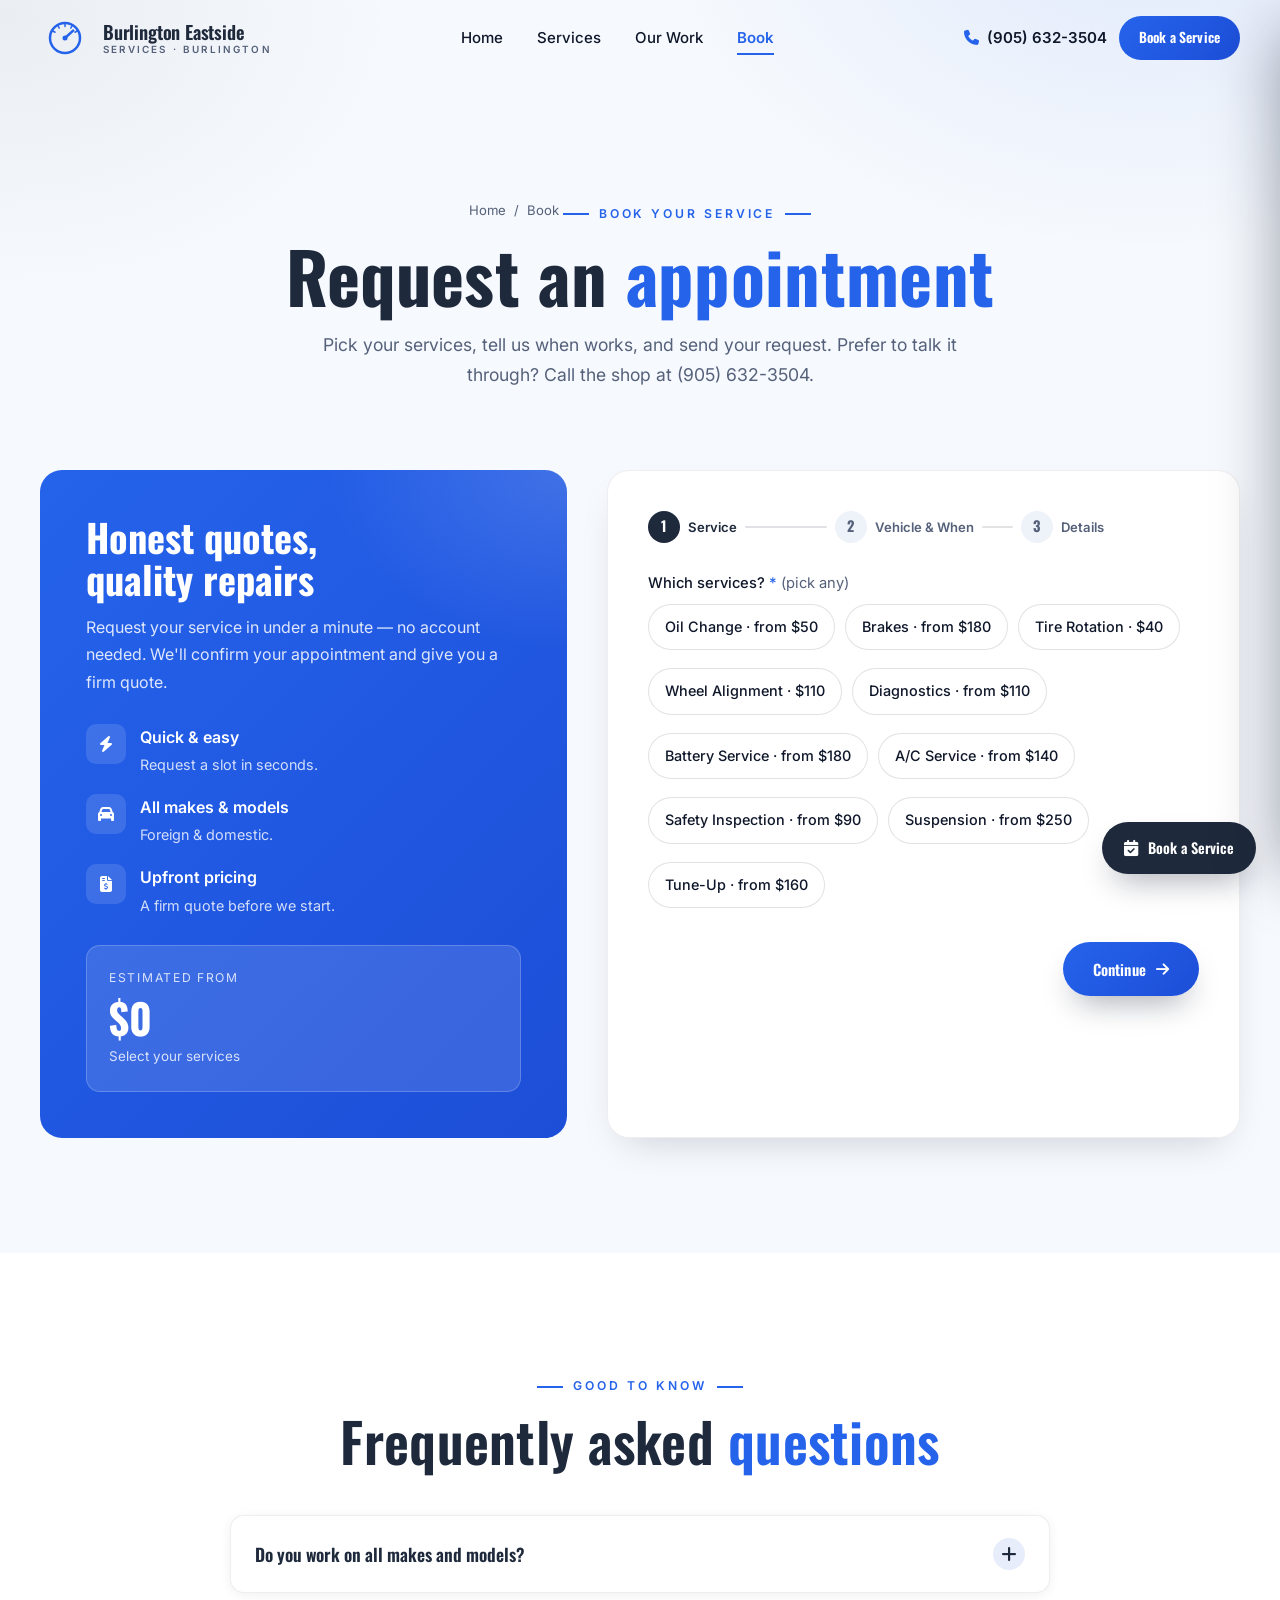
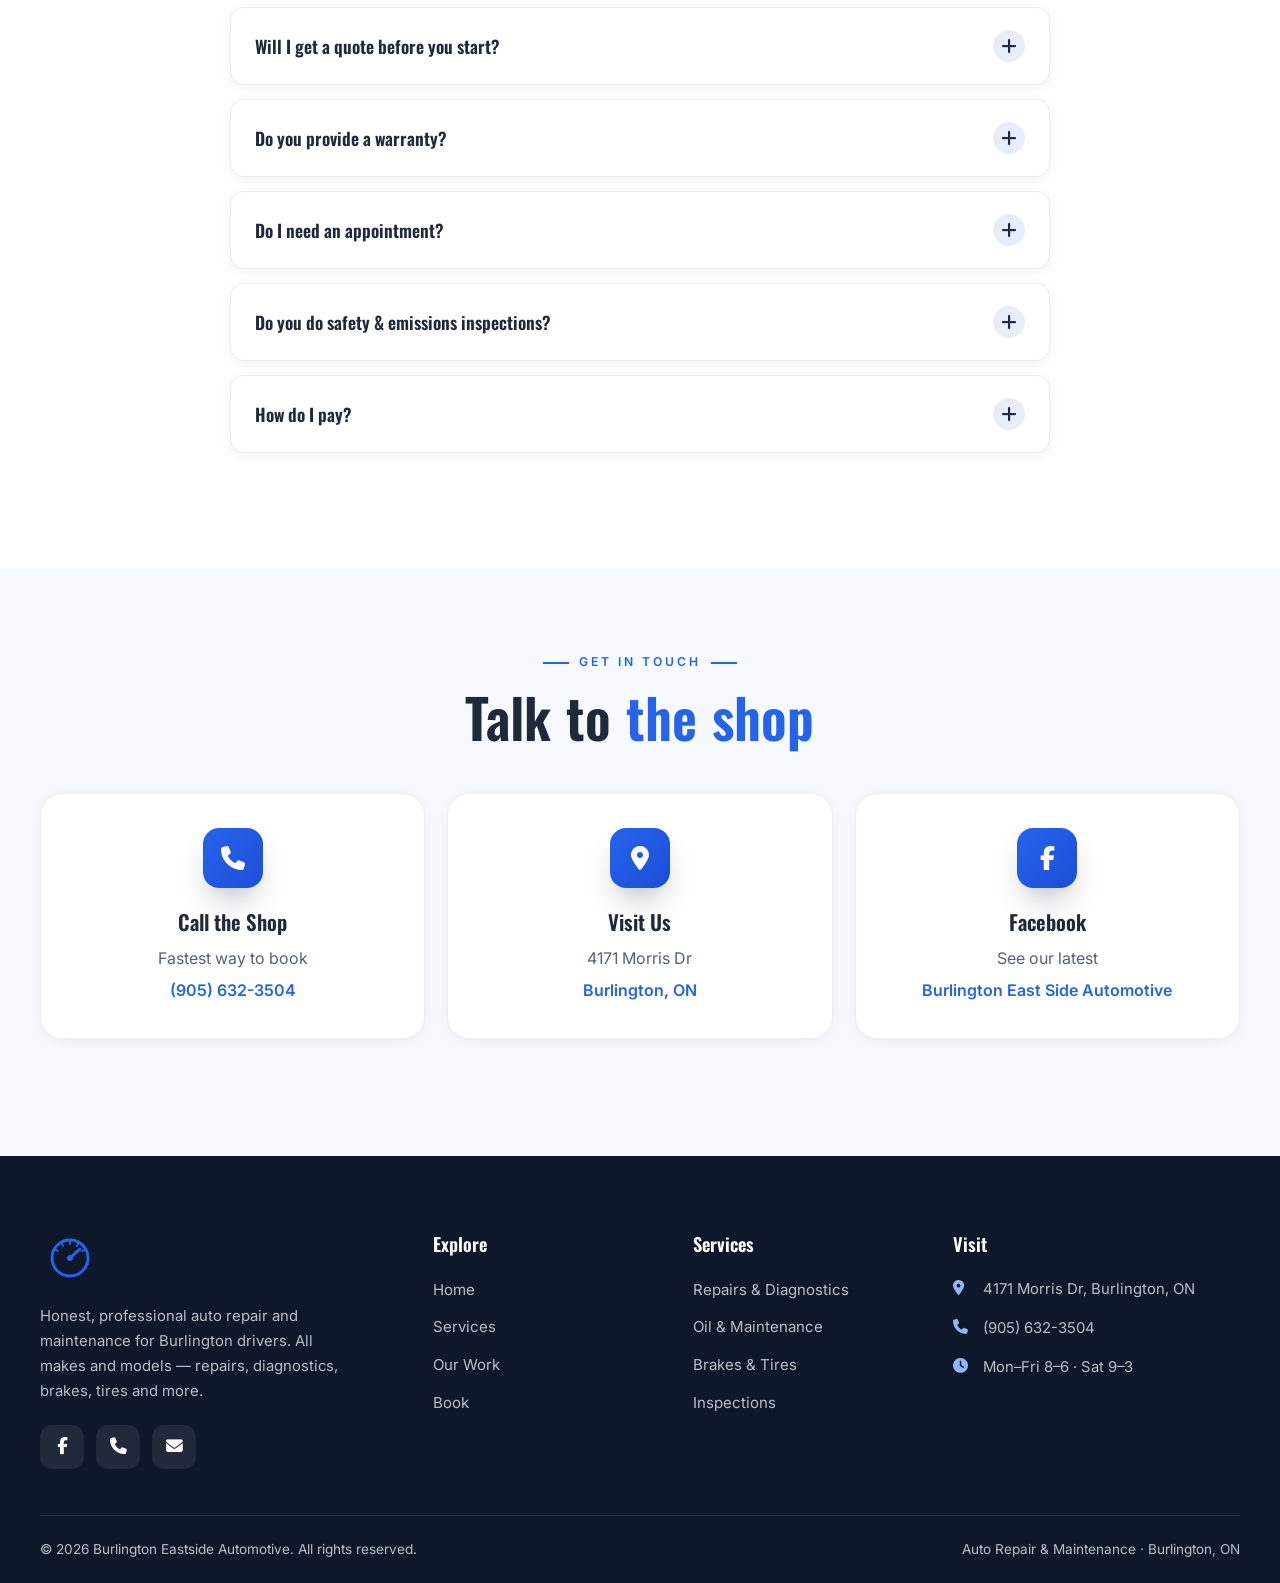
==== commit db202de7: "New logo: distinctive SVG mark (logo-generator skill) + matching favicon" ====
--- a/book.html
+++ b/book.html
@@ -35,7 +35,7 @@
   <header class="site-header" id="header">
     <div class="container nav">
       <a href="index.html" class="brand" aria-label="Burlington Eastside Automotive home">
-        <img src="assets/logo-mark.png" alt="Burlington Eastside Automotive" class="brand-logo" />
+        <img src="assets/logo-mark.svg" alt="Burlington Eastside Automotive" class="brand-logo" />
         <span class="brand-name"><b>Burlington Eastside</b><small>Services · Burlington</small></span>
       </a>
       <nav class="nav-links" aria-label="Primary">
@@ -56,7 +56,7 @@
   <div class="scrim" id="scrim"></div>
   <aside class="mobile-drawer" id="drawer" aria-label="Mobile menu">
     <div class="drawer-head">
-      <img src="assets/logo-mark.png" alt="Burlington Eastside Automotive" style="height:44px;border-radius:10px" />
+      <img src="assets/logo-mark.svg" alt="Burlington Eastside Automotive" style="height:44px;border-radius:10px" />
       <button class="drawer-close" id="drawerClose" aria-label="Close menu"><i class="fa-solid fa-xmark"></i></button>
     </div>
     <nav>
@@ -243,7 +243,7 @@
     <div class="container">
       <div class="footer-top">
         <div class="footer-brand">
-          <img src="assets/logo-mark.png" alt="Burlington Eastside Automotive" class="brand-logo-f" />
+          <img src="assets/logo-mark.svg" alt="Burlington Eastside Automotive" class="brand-logo-f" />
           <p>Honest, professional auto repair and maintenance for Burlington drivers. All makes and models — repairs, diagnostics, brakes, tires and more.</p>
           <div class="footer-social">
             <a href="https://www.facebook.com/p/Burlington-East-Side-Automotive-100069459742204/" target="_blank" rel="noopener" aria-label="Facebook"><i class="fa-brands fa-facebook-f"></i></a>
--- a/css/styles.css
+++ b/css/styles.css
@@ -472,3 +472,6 @@
 @media (prefers-reduced-motion: reduce){
   .ambient-gear, .ambient-blob, .hero-tag { animation: none; }
 }
+
+/* flat SVG logo mark */
+.brand-logo{box-shadow:none!important;border-radius:0!important;}
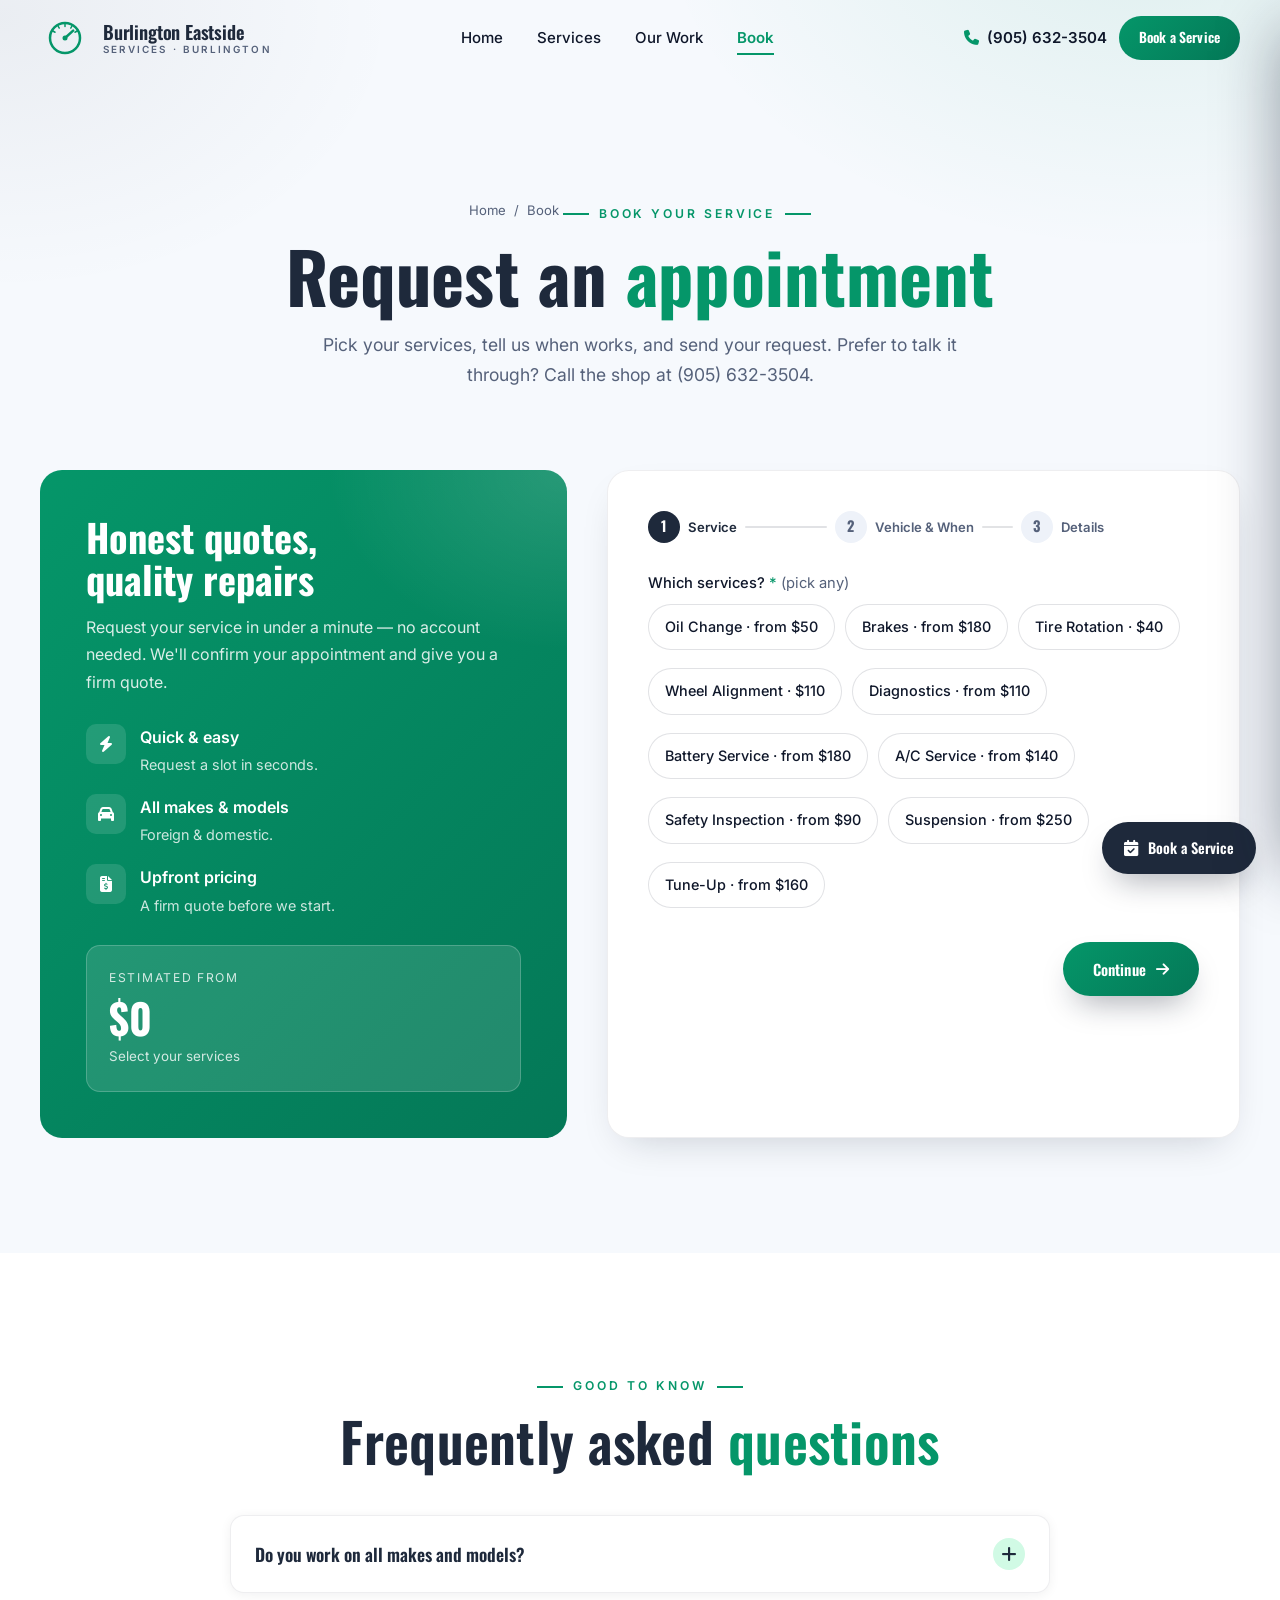
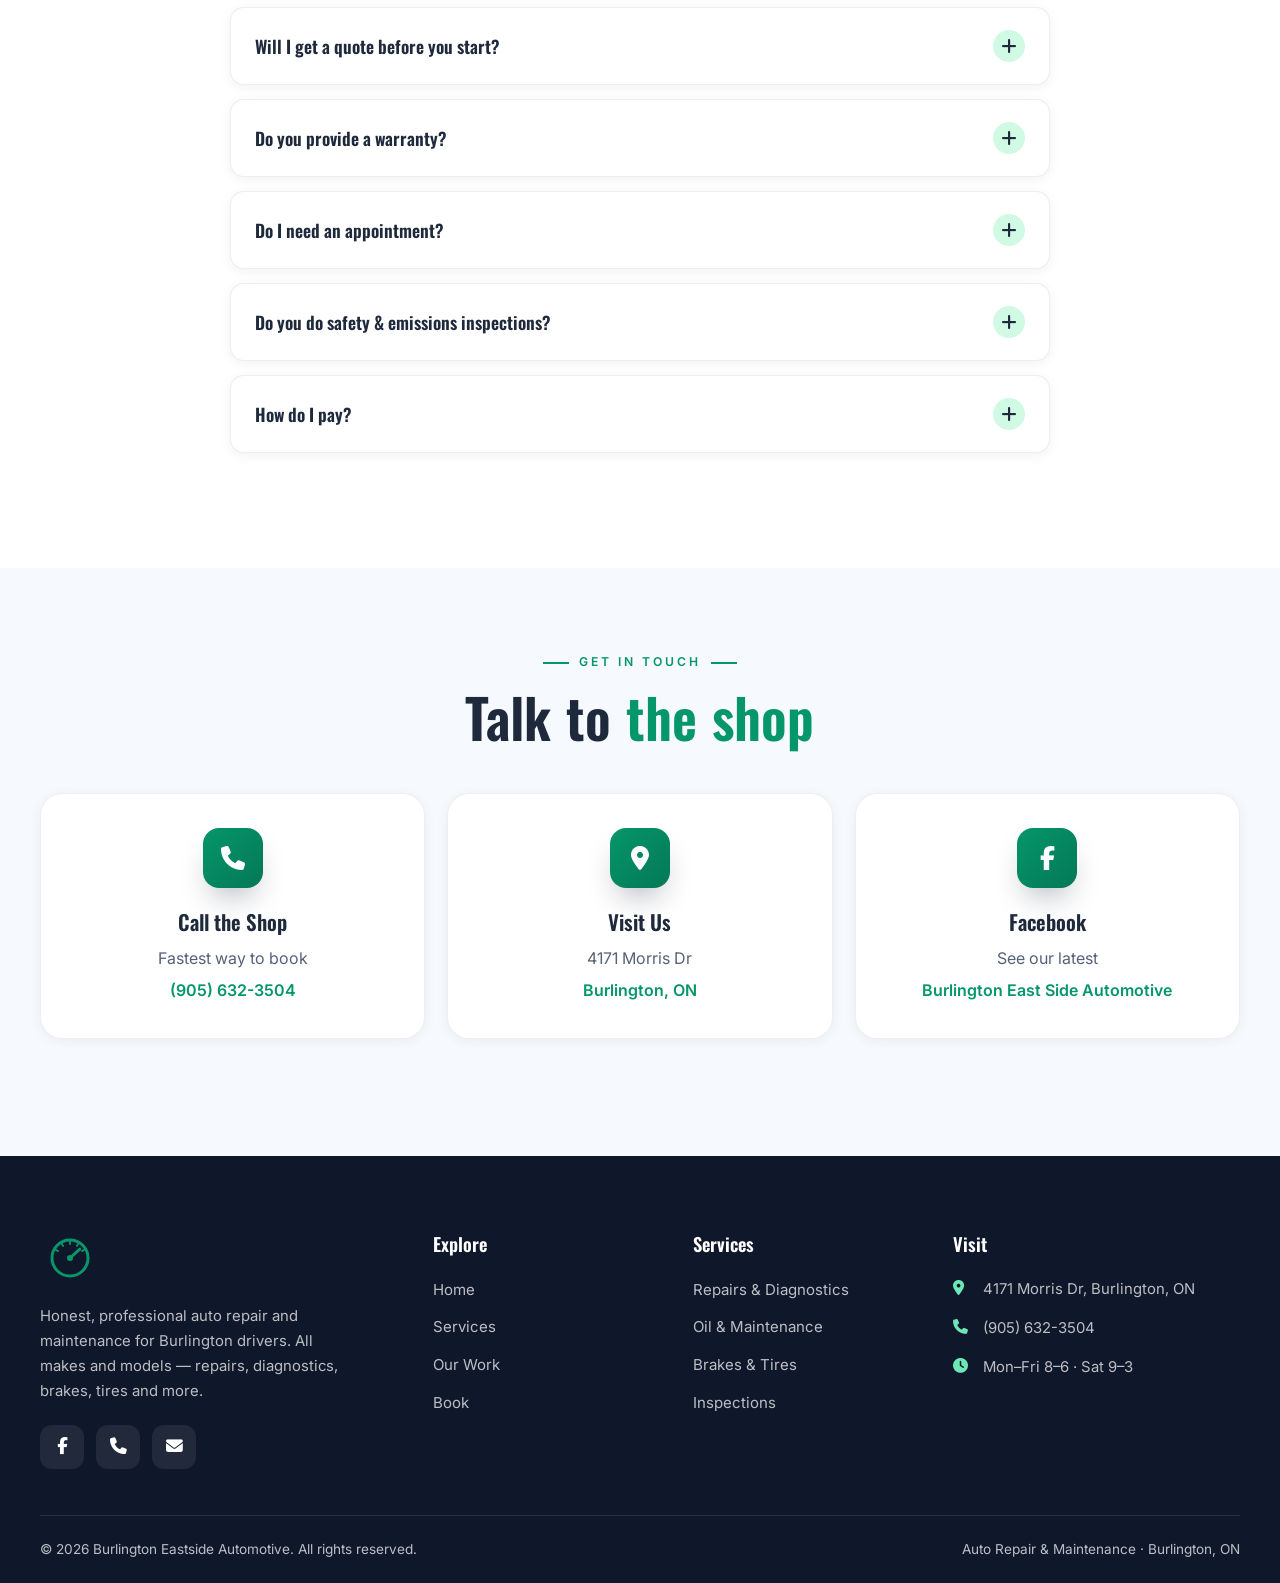
==== commit a6b42550: "Per-client theme: distinct palette (+ real logo where the shop has one)" ====
--- a/book.html
+++ b/book.html
@@ -5,7 +5,7 @@
   <meta name="viewport" content="width=device-width, initial-scale=1.0" />
   <title>Book a Service | Burlington Eastside Automotive — Burlington, ON</title>
   <meta name="description" content="Book a service at Burlington Eastside Automotive in Burlington, ON. Choose your services, tell us when, and request your appointment — oil changes, brakes, diagnostics, tires and more. All makes & models." />
-  <meta name="theme-color" content="#2563EB" />
+  <meta name="theme-color" content="#059669" />
   <meta property="og:title" content="Book a Service | Burlington Eastside Automotive" />
   <meta property="og:description" content="Request your appointment in seconds — or call (905) 632-3504 for an honest quote." />
 
--- a/css/styles.css
+++ b/css/styles.css
@@ -13,9 +13,9 @@
 
   --navy: #1E293B;
   --navy-deep: #0F172A;
-  --navy-bright: #2563EB;
-  --navy-soft: #E7EDFB;
-  --navy-grad: linear-gradient(135deg, #2563EB, #1D4ED8);
+  --navy-bright: #059669;
+  --navy-soft: #D1FAE5;
+  --navy-grad: linear-gradient(135deg, #059669, #047857);
 
   --accent: #D97706; /* subtle brass for stars/premium touches */
 
@@ -53,7 +53,7 @@
 body::before {
   content: ""; position: fixed; inset: 0; z-index: -2;
   background:
-    radial-gradient(900px 620px at 90% -10%, rgba(37,99,235,0.10), transparent 55%),
+    radial-gradient(900px 620px at 90% -10%, rgba(5,150,105,0.10), transparent 55%),
     radial-gradient(720px 500px at 0% 2%, rgba(15,23,42,0.05), transparent 55%),
     var(--bg);
 }
@@ -131,8 +131,8 @@
 .hero { position: relative; padding: clamp(130px, 16vw, 186px) 0 clamp(60px, 8vw, 96px); overflow: hidden; }
 .hero-grid { display: grid; grid-template-columns: 1.08fr 0.92fr; gap: 46px; align-items: center; }
 .hero-badge { display: inline-flex; align-items: center; gap: 10px; padding: 8px 16px; background: var(--surface); border: 1px solid var(--line); border-radius: 100px; font-size: 0.78rem; font-weight: 600; letter-spacing: 0.06em; color: var(--navy); box-shadow: var(--shadow-sm); }
-.hero-badge .dot { width: 8px; height: 8px; border-radius: 50%; background: var(--navy-bright); box-shadow: 0 0 0 4px rgba(37,99,235,0.18); animation: pulse 2s infinite; }
-@keyframes pulse { 0%,100% { box-shadow: 0 0 0 4px rgba(37,99,235,0.2); } 50% { box-shadow: 0 0 0 8px rgba(37,99,235,0); } }
+.hero-badge .dot { width: 8px; height: 8px; border-radius: 50%; background: var(--navy-bright); box-shadow: 0 0 0 4px rgba(5,150,105,0.18); animation: pulse 2s infinite; }
+@keyframes pulse { 0%,100% { box-shadow: 0 0 0 4px rgba(5,150,105,0.2); } 50% { box-shadow: 0 0 0 8px rgba(5,150,105,0); } }
 .hero-title { font-family: var(--font-display); font-weight: 700; color: var(--navy); font-size: clamp(2.8rem, 6.4vw, 5rem); line-height: 1.02; letter-spacing: -0.02em; margin: 22px 0 0; }
 .hero-title em { font-style: normal; color: var(--navy-bright); }
 .hero-sub { margin-top: 22px; max-width: 52ch; font-size: 1.12rem; color: var(--ink-soft); }
@@ -143,7 +143,7 @@
 .hero-meta .divider { width: 1px; height: 40px; background: var(--line); }
 
 .hero-visual { position: relative; display: grid; place-items: center; min-height: 460px; }
-.hero-visual::before { content: ""; position: absolute; width: 74%; height: 74%; border-radius: 50%; background: radial-gradient(circle, rgba(37,99,235,0.16), transparent 66%); filter: blur(50px); }
+.hero-visual::before { content: ""; position: absolute; width: 74%; height: 74%; border-radius: 50%; background: radial-gradient(circle, rgba(5,150,105,0.16), transparent 66%); filter: blur(50px); }
 .hero-photo-wrap { position: relative; width: min(420px, 100%); }
 .hero-photo { position: relative; border-radius: 22px; overflow: hidden; border: 6px solid #fff; box-shadow: var(--shadow-lg); aspect-ratio: 4 / 5; }
 .hero-photo img { width: 100%; height: 100%; object-fit: cover; }
@@ -284,7 +284,7 @@
 .footer-links a:hover { color: #fff; padding-left: 5px; }
 .footer-contact { display: grid; gap: 14px; font-size: 0.93rem; }
 .footer-contact a, .footer-contact span { display: flex; gap: 12px; align-items: flex-start; }
-.footer-contact i { color: #93B4F5; width: 18px; margin-top: 4px; }
+.footer-contact i { color: #6EE7B7; width: 18px; margin-top: 4px; }
 .footer-social { display: flex; gap: 12px; margin-top: 20px; }
 .footer-social a { width: 44px; height: 44px; border-radius: 12px; background: rgba(255,255,255,0.08); display: grid; place-items: center; color: #fff; font-size: 1.05rem; transition: background 0.3s, transform 0.3s; }
 .footer-social a:hover { background: var(--navy-bright); transform: translateY(-4px); }
@@ -299,9 +299,9 @@
 .to-top { position: fixed; bottom: 26px; left: 24px; z-index: 90; width: 50px; height: 50px; border-radius: 50%; background: #fff; border: 1px solid var(--line); color: var(--navy); display: grid; place-items: center; font-size: 1.05rem; box-shadow: var(--shadow-sm); opacity: 0; visibility: hidden; transform: translateY(14px); transition: opacity 0.35s, transform 0.35s, visibility 0.35s; }
 .to-top.show { opacity: 1; visibility: visible; transform: translateY(0); }
 .toast-wrap { position: fixed; bottom: 26px; left: 50%; transform: translateX(-50%); z-index: 400; display: grid; gap: 10px; width: min(92vw, 400px); }
-.toast { background: var(--navy); color: #fff; padding: 15px 18px; border-radius: 12px; display: flex; align-items: center; gap: 12px; box-shadow: var(--shadow-lg); transform: translateY(20px); opacity: 0; transition: transform 0.4s var(--ease), opacity 0.4s; border-left: 3px solid #93B4F5; }
+.toast { background: var(--navy); color: #fff; padding: 15px 18px; border-radius: 12px; display: flex; align-items: center; gap: 12px; box-shadow: var(--shadow-lg); transform: translateY(20px); opacity: 0; transition: transform 0.4s var(--ease), opacity 0.4s; border-left: 3px solid #6EE7B7; }
 .toast.show { transform: translateY(0); opacity: 1; }
-.toast i { color: #93B4F5; font-size: 1.15rem; }
+.toast i { color: #6EE7B7; font-size: 1.15rem; }
 
 /* ============ PAGE HERO ============ */
 .page-hero { padding: clamp(140px, 15vw, 190px) 0 clamp(40px, 5vw, 64px); text-align: center; position: relative; overflow: hidden; }
@@ -344,7 +344,7 @@
 .field label .req { color: var(--navy-bright); }
 .field input, .field textarea, .field select { width: 100%; padding: 13px 15px; border-radius: 10px; border: 1.5px solid var(--line); background: #fff; color: var(--ink); transition: border 0.25s, box-shadow 0.25s; }
 .field input::placeholder, .field textarea::placeholder { color: #94A3B8; }
-.field input:focus, .field textarea:focus, .field select:focus { outline: none; border-color: var(--navy-bright); box-shadow: 0 0 0 4px rgba(37,99,235,0.12); }
+.field input:focus, .field textarea:focus, .field select:focus { outline: none; border-color: var(--navy-bright); box-shadow: 0 0 0 4px rgba(5,150,105,0.12); }
 .field textarea { resize: vertical; min-height: 90px; }
 .field-row { display: grid; grid-template-columns: 1fr 1fr; gap: 16px; }
 .hp { position: absolute; left: -9999px; opacity: 0; height: 0; }
@@ -353,7 +353,7 @@
 .chip-opt input { position: absolute; opacity: 0; inset: 0; cursor: pointer; }
 .chip-opt span { display: inline-flex; align-items: center; gap: 8px; padding: 10px 16px; border-radius: 100px; border: 1.5px solid var(--line); background: #fff; color: var(--ink); font-weight: 500; font-size: 0.9rem; transition: all 0.25s; cursor: pointer; }
 .chip-opt input:checked + span { background: var(--navy); color: #fff; border-color: var(--navy); }
-.chip-opt input:focus-visible + span { box-shadow: 0 0 0 4px rgba(37,99,235,0.2); }
+.chip-opt input:focus-visible + span { box-shadow: 0 0 0 4px rgba(5,150,105,0.2); }
 .form-nav { display: flex; justify-content: space-between; gap: 12px; margin-top: 26px; }
 .form-nav .btn--ghost.hidden { visibility: hidden; }
 .form-success { display: none; text-align: center; padding: 20px 10px; animation: fade 0.5s var(--ease); }
@@ -426,9 +426,9 @@
 /* ===== BAJE AUTO — theme overrides + Motion layer ===== */
 :root { --font-display: "Oswald", system-ui, sans-serif; }
 .hero-title, .section-title, .page-hero h1 { letter-spacing: 0.005em; }
-.btn { --bg: linear-gradient(135deg, #2563EB, #1D4ED8); --fg: #fff; }
+.btn { --bg: linear-gradient(135deg, #059669, #047857); --fg: #fff; }
 .btn--ghost { --bg: transparent; --fg: var(--navy); }
-.btn--white { --bg: #fff; --fg: #1D4ED8; }
+.btn--white { --bg: #fff; --fg: #047857; }
 .brand-logo { border-radius: 12px; height: 50px; box-shadow: var(--shadow-sm); }
 .footer-brand .brand-logo-f { border-radius: 12px; height: 60px; }
 .marquee { background: #0F172A; }
@@ -447,9 +447,9 @@
 .hero-bg { position: absolute; inset: 0; z-index: 0; overflow: hidden; pointer-events: none; }
 .hero > .container.hero-grid { position: relative; z-index: 1; }
 .ambient-blob { position: absolute; border-radius: 50%; filter: blur(50px); will-change: transform; animation: ambBlob 16s ease-in-out infinite; }
-.ambient-blob.b1 { width: 460px; height: 460px; top: -90px; left: -50px; background: radial-gradient(circle, rgba(37,99,235,0.7), transparent 70%); opacity: 0.55; }
+.ambient-blob.b1 { width: 460px; height: 460px; top: -90px; left: -50px; background: radial-gradient(circle, rgba(5,150,105,0.7), transparent 70%); opacity: 0.55; }
 .ambient-blob.b2 { width: 400px; height: 400px; bottom: -110px; right: -30px; background: radial-gradient(circle, rgba(217,119,6,0.6), transparent 70%); opacity: 0.45; animation-duration: 20s; animation-delay: -5s; }
-.ambient-blob.b3 { width: 430px; height: 430px; bottom: -30px; left: 30%; background: radial-gradient(circle, rgba(96,165,250,0.7), transparent 70%); opacity: 0.42; animation-duration: 24s; animation-delay: -9s; }
+.ambient-blob.b3 { width: 430px; height: 430px; bottom: -30px; left: 30%; background: radial-gradient(circle, rgba(110,231,183,0.7), transparent 70%); opacity: 0.42; animation-duration: 24s; animation-delay: -9s; }
 .ambient-gear { position: absolute; will-change: transform; }
 .ambient-gear.g1 { width: 300px; top: -64px; left: 30%; opacity: 0.12; animation: ambSpin 20s linear infinite; }
 .ambient-gear.g2 { width: 156px; bottom: -40px; left: 3%; opacity: 0.14; animation: ambSpinRev 14s linear infinite; }
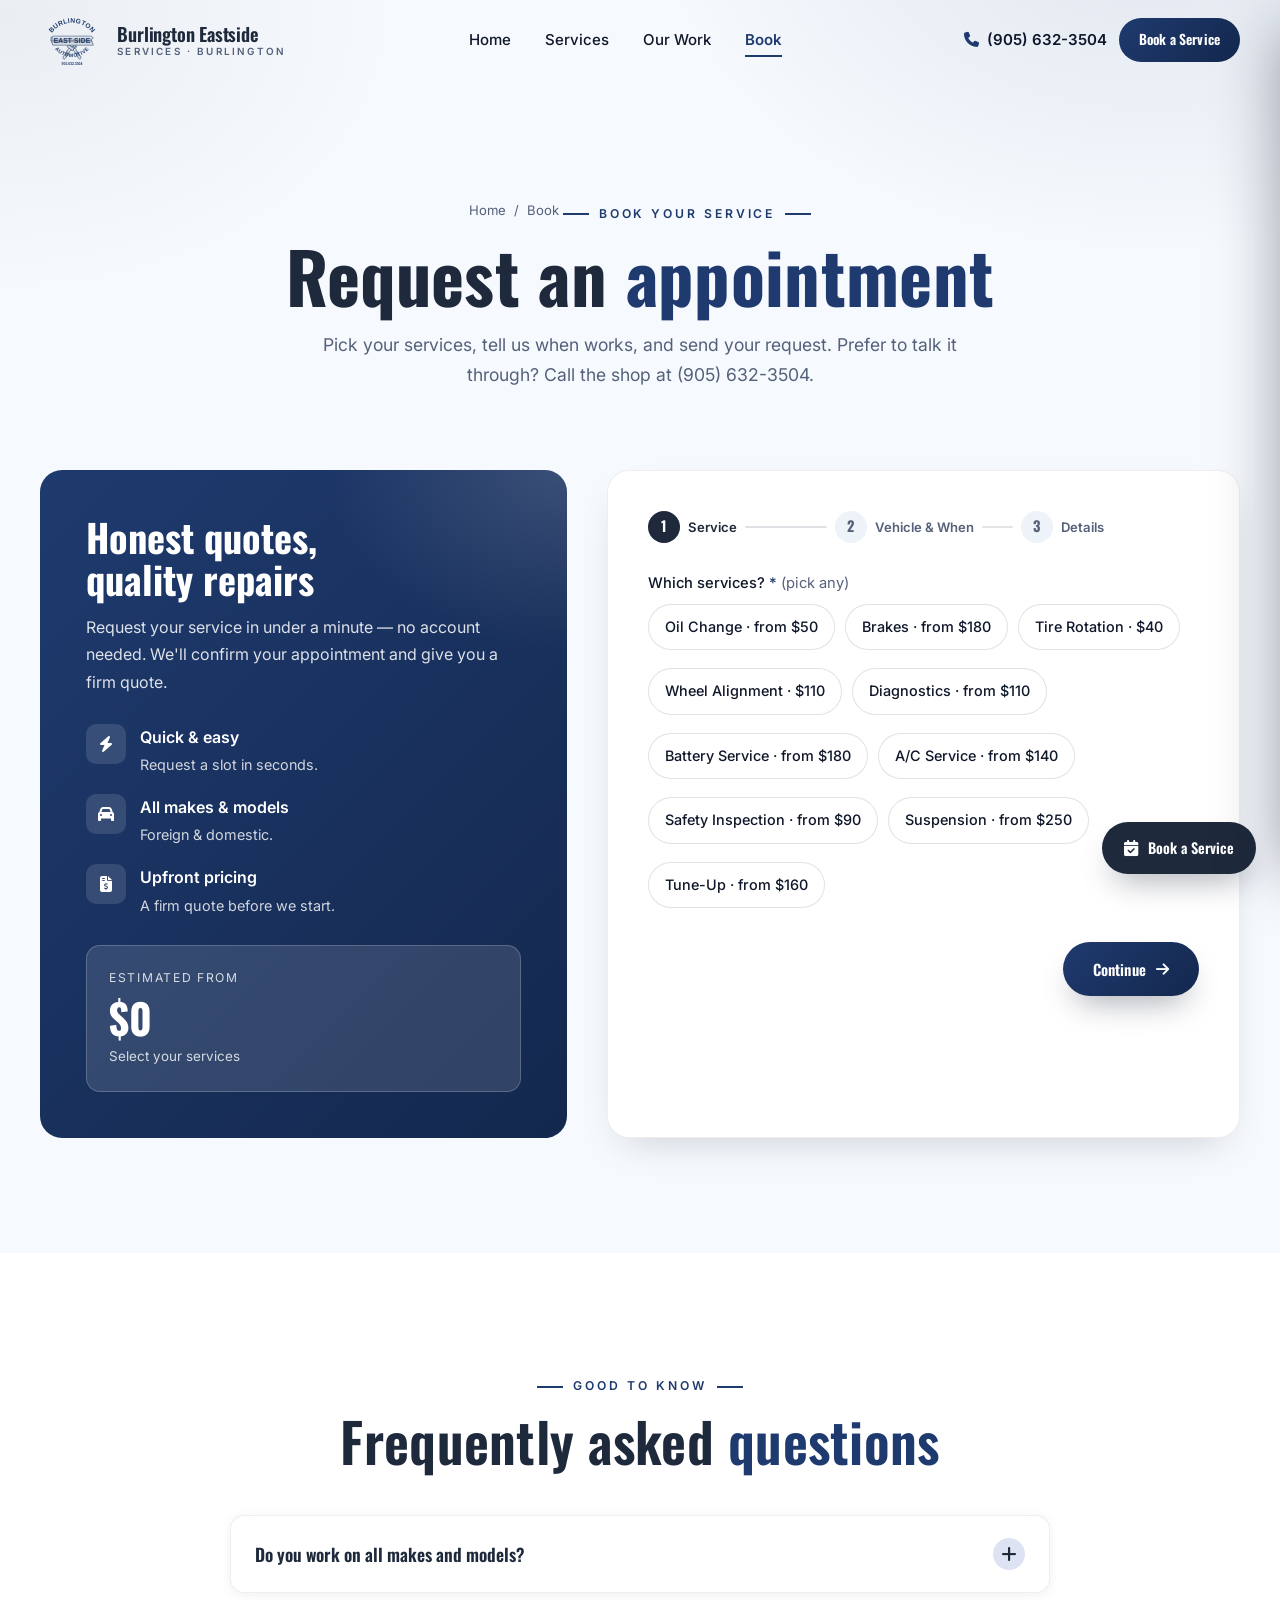
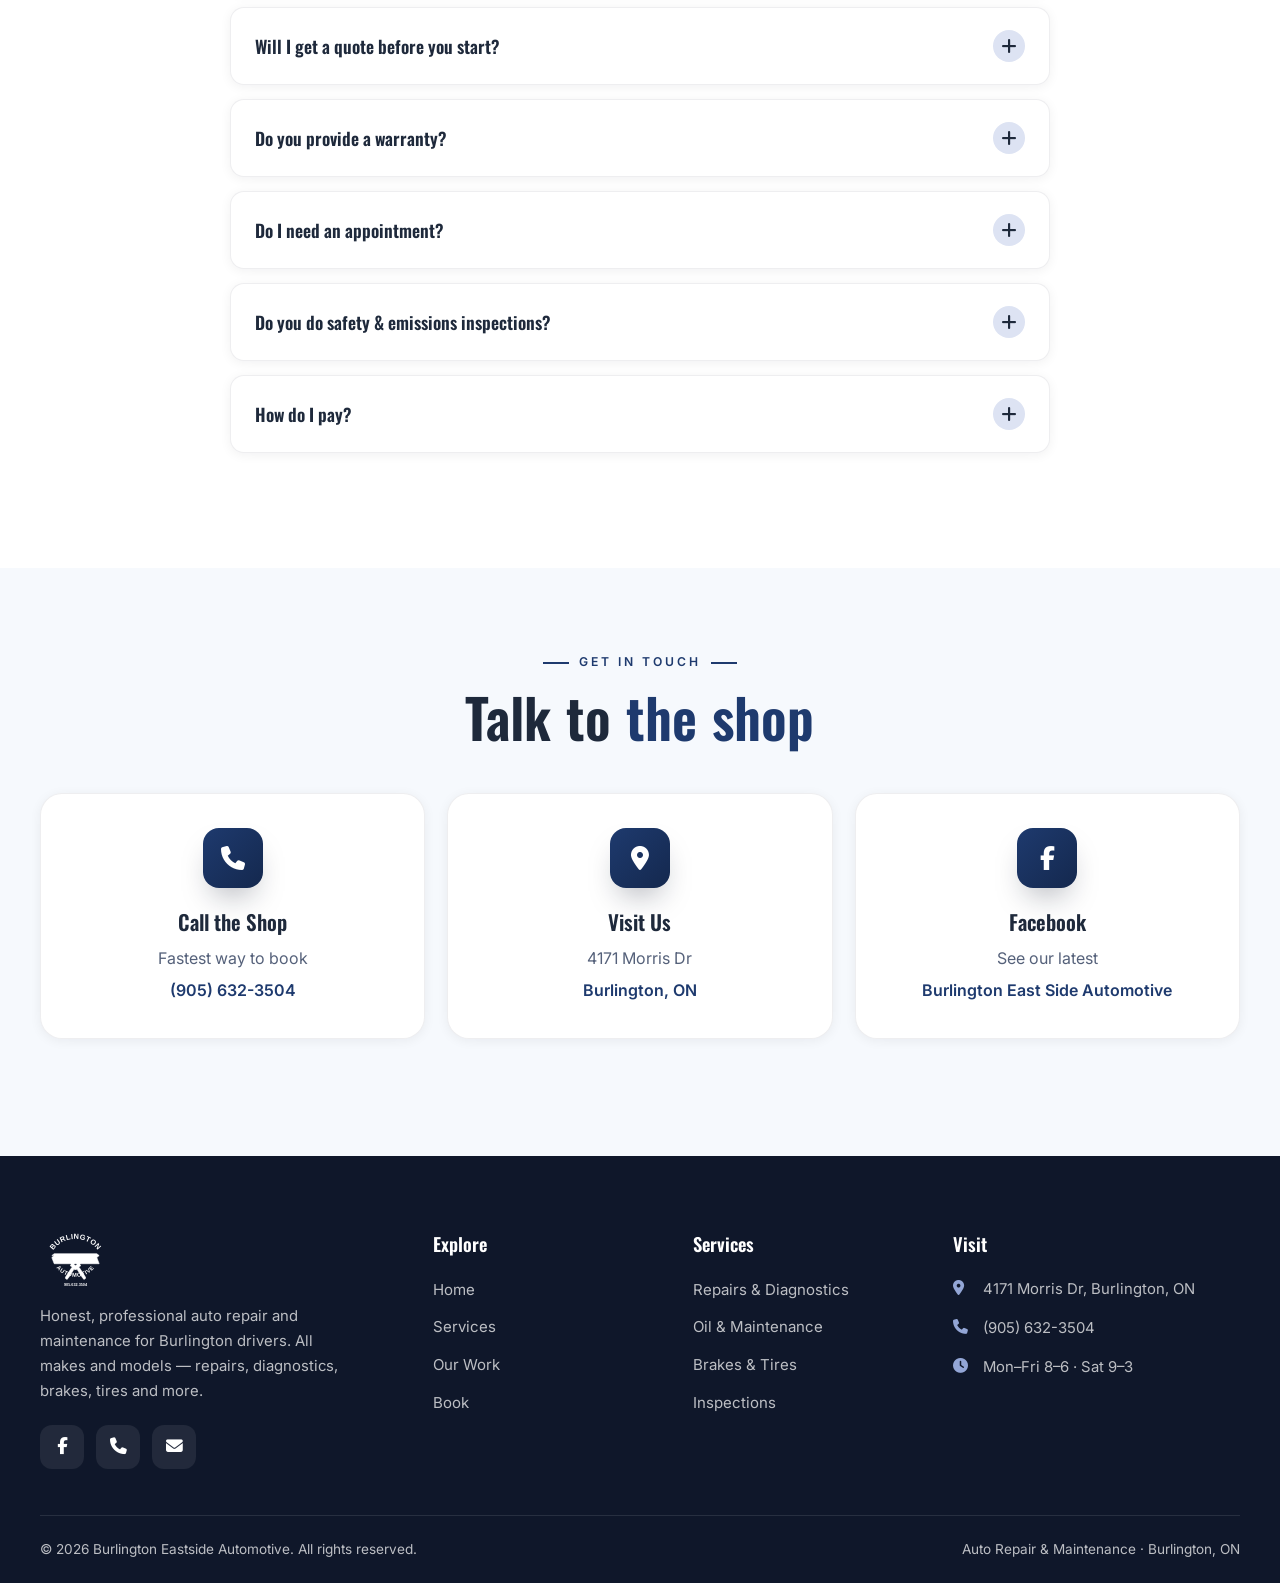
==== commit dab1c152: "Burlington East Side: real logo (recreated navy+chrome) + navy/steel theme" ====
--- a/book.html
+++ b/book.html
@@ -5,7 +5,7 @@
   <meta name="viewport" content="width=device-width, initial-scale=1.0" />
   <title>Book a Service | Burlington Eastside Automotive — Burlington, ON</title>
   <meta name="description" content="Book a service at Burlington Eastside Automotive in Burlington, ON. Choose your services, tell us when, and request your appointment — oil changes, brakes, diagnostics, tires and more. All makes & models." />
-  <meta name="theme-color" content="#059669" />
+  <meta name="theme-color" content="#1E3A6E" />
   <meta property="og:title" content="Book a Service | Burlington Eastside Automotive" />
   <meta property="og:description" content="Request your appointment in seconds — or call (905) 632-3504 for an honest quote." />
 
--- a/css/styles.css
+++ b/css/styles.css
@@ -13,9 +13,9 @@
 
   --navy: #1E293B;
   --navy-deep: #0F172A;
-  --navy-bright: #059669;
-  --navy-soft: #D1FAE5;
-  --navy-grad: linear-gradient(135deg, #059669, #047857);
+  --navy-bright: #1E3A6E;
+  --navy-soft: #DDE3F3;
+  --navy-grad: linear-gradient(135deg, #1E3A6E, #14284E);
 
   --accent: #D97706; /* subtle brass for stars/premium touches */
 
@@ -53,7 +53,7 @@
 body::before {
   content: ""; position: fixed; inset: 0; z-index: -2;
   background:
-    radial-gradient(900px 620px at 90% -10%, rgba(5,150,105,0.10), transparent 55%),
+    radial-gradient(900px 620px at 90% -10%, rgba(30,58,110,0.10), transparent 55%),
     radial-gradient(720px 500px at 0% 2%, rgba(15,23,42,0.05), transparent 55%),
     var(--bg);
 }
@@ -131,8 +131,8 @@
 .hero { position: relative; padding: clamp(130px, 16vw, 186px) 0 clamp(60px, 8vw, 96px); overflow: hidden; }
 .hero-grid { display: grid; grid-template-columns: 1.08fr 0.92fr; gap: 46px; align-items: center; }
 .hero-badge { display: inline-flex; align-items: center; gap: 10px; padding: 8px 16px; background: var(--surface); border: 1px solid var(--line); border-radius: 100px; font-size: 0.78rem; font-weight: 600; letter-spacing: 0.06em; color: var(--navy); box-shadow: var(--shadow-sm); }
-.hero-badge .dot { width: 8px; height: 8px; border-radius: 50%; background: var(--navy-bright); box-shadow: 0 0 0 4px rgba(5,150,105,0.18); animation: pulse 2s infinite; }
-@keyframes pulse { 0%,100% { box-shadow: 0 0 0 4px rgba(5,150,105,0.2); } 50% { box-shadow: 0 0 0 8px rgba(5,150,105,0); } }
+.hero-badge .dot { width: 8px; height: 8px; border-radius: 50%; background: var(--navy-bright); box-shadow: 0 0 0 4px rgba(30,58,110,0.18); animation: pulse 2s infinite; }
+@keyframes pulse { 0%,100% { box-shadow: 0 0 0 4px rgba(30,58,110,0.2); } 50% { box-shadow: 0 0 0 8px rgba(30,58,110,0); } }
 .hero-title { font-family: var(--font-display); font-weight: 700; color: var(--navy); font-size: clamp(2.8rem, 6.4vw, 5rem); line-height: 1.02; letter-spacing: -0.02em; margin: 22px 0 0; }
 .hero-title em { font-style: normal; color: var(--navy-bright); }
 .hero-sub { margin-top: 22px; max-width: 52ch; font-size: 1.12rem; color: var(--ink-soft); }
@@ -143,7 +143,7 @@
 .hero-meta .divider { width: 1px; height: 40px; background: var(--line); }
 
 .hero-visual { position: relative; display: grid; place-items: center; min-height: 460px; }
-.hero-visual::before { content: ""; position: absolute; width: 74%; height: 74%; border-radius: 50%; background: radial-gradient(circle, rgba(5,150,105,0.16), transparent 66%); filter: blur(50px); }
+.hero-visual::before { content: ""; position: absolute; width: 74%; height: 74%; border-radius: 50%; background: radial-gradient(circle, rgba(30,58,110,0.16), transparent 66%); filter: blur(50px); }
 .hero-photo-wrap { position: relative; width: min(420px, 100%); }
 .hero-photo { position: relative; border-radius: 22px; overflow: hidden; border: 6px solid #fff; box-shadow: var(--shadow-lg); aspect-ratio: 4 / 5; }
 .hero-photo img { width: 100%; height: 100%; object-fit: cover; }
@@ -284,7 +284,7 @@
 .footer-links a:hover { color: #fff; padding-left: 5px; }
 .footer-contact { display: grid; gap: 14px; font-size: 0.93rem; }
 .footer-contact a, .footer-contact span { display: flex; gap: 12px; align-items: flex-start; }
-.footer-contact i { color: #6EE7B7; width: 18px; margin-top: 4px; }
+.footer-contact i { color: #93A6D6; width: 18px; margin-top: 4px; }
 .footer-social { display: flex; gap: 12px; margin-top: 20px; }
 .footer-social a { width: 44px; height: 44px; border-radius: 12px; background: rgba(255,255,255,0.08); display: grid; place-items: center; color: #fff; font-size: 1.05rem; transition: background 0.3s, transform 0.3s; }
 .footer-social a:hover { background: var(--navy-bright); transform: translateY(-4px); }
@@ -299,9 +299,9 @@
 .to-top { position: fixed; bottom: 26px; left: 24px; z-index: 90; width: 50px; height: 50px; border-radius: 50%; background: #fff; border: 1px solid var(--line); color: var(--navy); display: grid; place-items: center; font-size: 1.05rem; box-shadow: var(--shadow-sm); opacity: 0; visibility: hidden; transform: translateY(14px); transition: opacity 0.35s, transform 0.35s, visibility 0.35s; }
 .to-top.show { opacity: 1; visibility: visible; transform: translateY(0); }
 .toast-wrap { position: fixed; bottom: 26px; left: 50%; transform: translateX(-50%); z-index: 400; display: grid; gap: 10px; width: min(92vw, 400px); }
-.toast { background: var(--navy); color: #fff; padding: 15px 18px; border-radius: 12px; display: flex; align-items: center; gap: 12px; box-shadow: var(--shadow-lg); transform: translateY(20px); opacity: 0; transition: transform 0.4s var(--ease), opacity 0.4s; border-left: 3px solid #6EE7B7; }
+.toast { background: var(--navy); color: #fff; padding: 15px 18px; border-radius: 12px; display: flex; align-items: center; gap: 12px; box-shadow: var(--shadow-lg); transform: translateY(20px); opacity: 0; transition: transform 0.4s var(--ease), opacity 0.4s; border-left: 3px solid #93A6D6; }
 .toast.show { transform: translateY(0); opacity: 1; }
-.toast i { color: #6EE7B7; font-size: 1.15rem; }
+.toast i { color: #93A6D6; font-size: 1.15rem; }
 
 /* ============ PAGE HERO ============ */
 .page-hero { padding: clamp(140px, 15vw, 190px) 0 clamp(40px, 5vw, 64px); text-align: center; position: relative; overflow: hidden; }
@@ -344,7 +344,7 @@
 .field label .req { color: var(--navy-bright); }
 .field input, .field textarea, .field select { width: 100%; padding: 13px 15px; border-radius: 10px; border: 1.5px solid var(--line); background: #fff; color: var(--ink); transition: border 0.25s, box-shadow 0.25s; }
 .field input::placeholder, .field textarea::placeholder { color: #94A3B8; }
-.field input:focus, .field textarea:focus, .field select:focus { outline: none; border-color: var(--navy-bright); box-shadow: 0 0 0 4px rgba(5,150,105,0.12); }
+.field input:focus, .field textarea:focus, .field select:focus { outline: none; border-color: var(--navy-bright); box-shadow: 0 0 0 4px rgba(30,58,110,0.12); }
 .field textarea { resize: vertical; min-height: 90px; }
 .field-row { display: grid; grid-template-columns: 1fr 1fr; gap: 16px; }
 .hp { position: absolute; left: -9999px; opacity: 0; height: 0; }
@@ -353,7 +353,7 @@
 .chip-opt input { position: absolute; opacity: 0; inset: 0; cursor: pointer; }
 .chip-opt span { display: inline-flex; align-items: center; gap: 8px; padding: 10px 16px; border-radius: 100px; border: 1.5px solid var(--line); background: #fff; color: var(--ink); font-weight: 500; font-size: 0.9rem; transition: all 0.25s; cursor: pointer; }
 .chip-opt input:checked + span { background: var(--navy); color: #fff; border-color: var(--navy); }
-.chip-opt input:focus-visible + span { box-shadow: 0 0 0 4px rgba(5,150,105,0.2); }
+.chip-opt input:focus-visible + span { box-shadow: 0 0 0 4px rgba(30,58,110,0.2); }
 .form-nav { display: flex; justify-content: space-between; gap: 12px; margin-top: 26px; }
 .form-nav .btn--ghost.hidden { visibility: hidden; }
 .form-success { display: none; text-align: center; padding: 20px 10px; animation: fade 0.5s var(--ease); }
@@ -426,9 +426,9 @@
 /* ===== BAJE AUTO — theme overrides + Motion layer ===== */
 :root { --font-display: "Oswald", system-ui, sans-serif; }
 .hero-title, .section-title, .page-hero h1 { letter-spacing: 0.005em; }
-.btn { --bg: linear-gradient(135deg, #059669, #047857); --fg: #fff; }
+.btn { --bg: linear-gradient(135deg, #1E3A6E, #14284E); --fg: #fff; }
 .btn--ghost { --bg: transparent; --fg: var(--navy); }
-.btn--white { --bg: #fff; --fg: #047857; }
+.btn--white { --bg: #fff; --fg: #14284E; }
 .brand-logo { border-radius: 12px; height: 50px; box-shadow: var(--shadow-sm); }
 .footer-brand .brand-logo-f { border-radius: 12px; height: 60px; }
 .marquee { background: #0F172A; }
@@ -447,9 +447,9 @@
 .hero-bg { position: absolute; inset: 0; z-index: 0; overflow: hidden; pointer-events: none; }
 .hero > .container.hero-grid { position: relative; z-index: 1; }
 .ambient-blob { position: absolute; border-radius: 50%; filter: blur(50px); will-change: transform; animation: ambBlob 16s ease-in-out infinite; }
-.ambient-blob.b1 { width: 460px; height: 460px; top: -90px; left: -50px; background: radial-gradient(circle, rgba(5,150,105,0.7), transparent 70%); opacity: 0.55; }
+.ambient-blob.b1 { width: 460px; height: 460px; top: -90px; left: -50px; background: radial-gradient(circle, rgba(30,58,110,0.7), transparent 70%); opacity: 0.55; }
 .ambient-blob.b2 { width: 400px; height: 400px; bottom: -110px; right: -30px; background: radial-gradient(circle, rgba(217,119,6,0.6), transparent 70%); opacity: 0.45; animation-duration: 20s; animation-delay: -5s; }
-.ambient-blob.b3 { width: 430px; height: 430px; bottom: -30px; left: 30%; background: radial-gradient(circle, rgba(110,231,183,0.7), transparent 70%); opacity: 0.42; animation-duration: 24s; animation-delay: -9s; }
+.ambient-blob.b3 { width: 430px; height: 430px; bottom: -30px; left: 30%; background: radial-gradient(circle, rgba(147,166,214,0.7), transparent 70%); opacity: 0.42; animation-duration: 24s; animation-delay: -9s; }
 .ambient-gear { position: absolute; will-change: transform; }
 .ambient-gear.g1 { width: 300px; top: -64px; left: 30%; opacity: 0.12; animation: ambSpin 20s linear infinite; }
 .ambient-gear.g2 { width: 156px; bottom: -40px; left: 3%; opacity: 0.14; animation: ambSpinRev 14s linear infinite; }
@@ -475,3 +475,6 @@
 
 /* flat SVG logo mark */
 .brand-logo{box-shadow:none!important;border-radius:0!important;}
+/* real logo (Burlington East Side) */
+.brand-logo{ height:54px!important; border-radius:0!important; box-shadow:none!important; }
+.footer-brand .brand-logo-f{ filter:brightness(0) invert(1); }
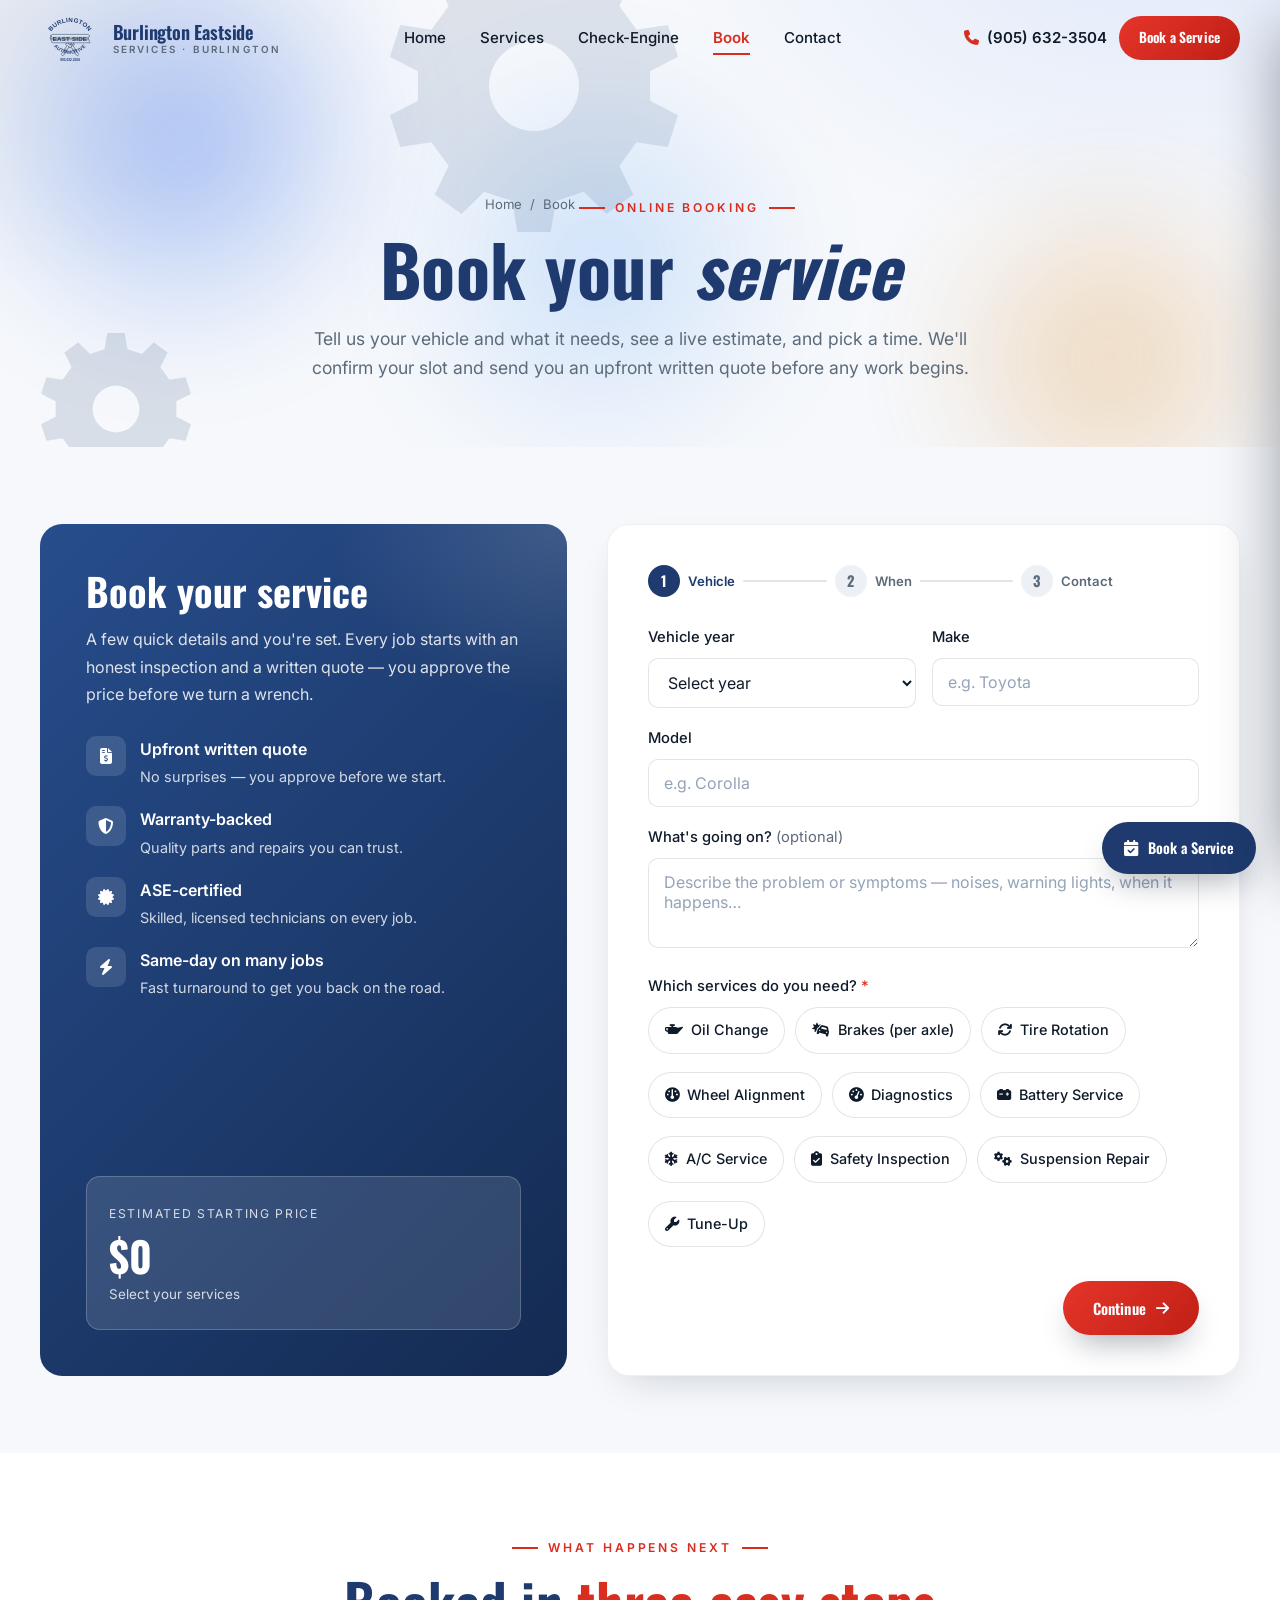
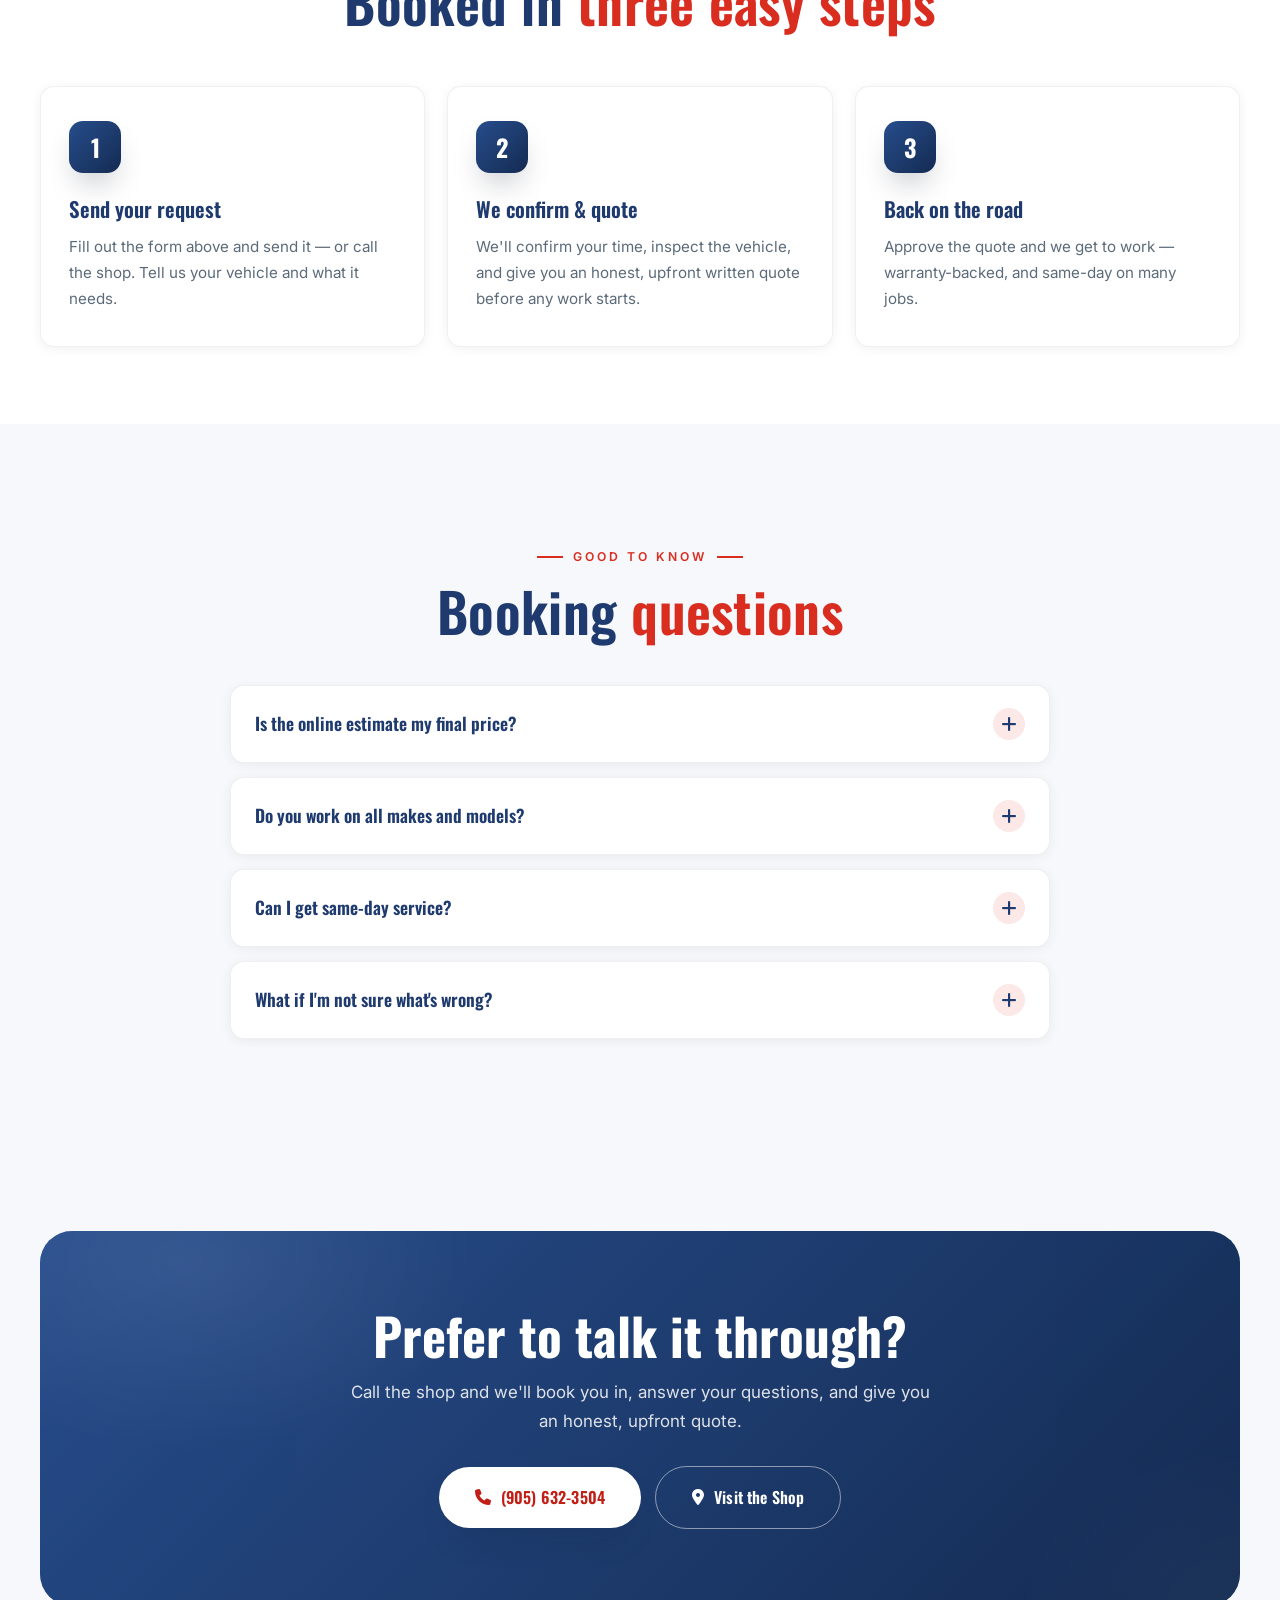
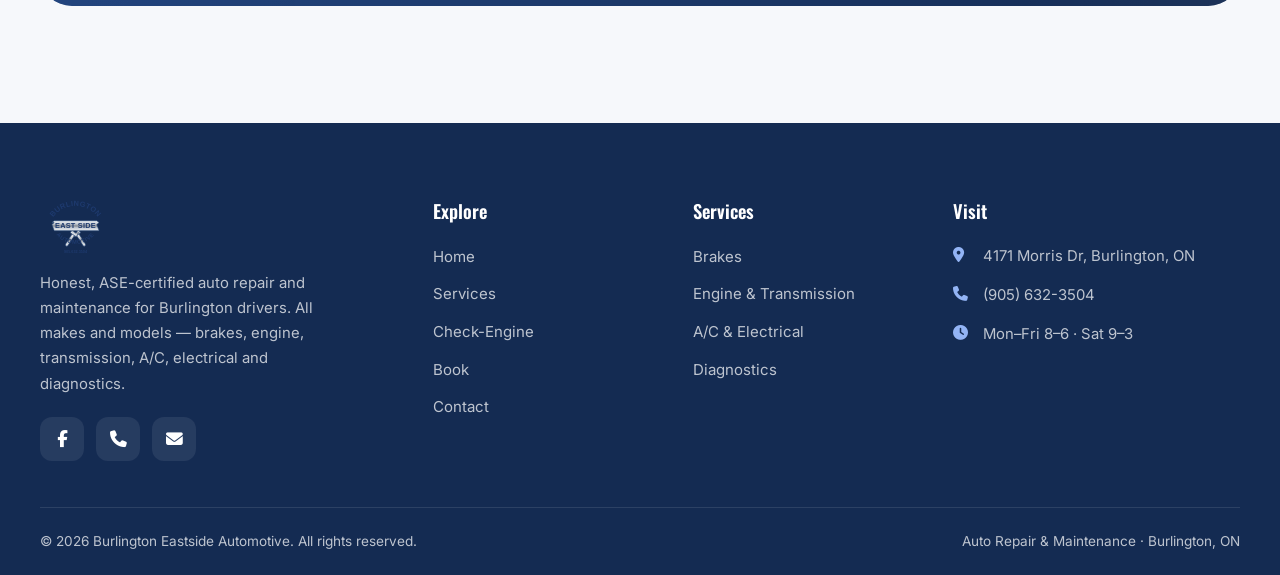
==== commit 47b3bfea: "Rebuild to new template spec: 5-page core set, real branding + logo, category-specific content" ====
--- a/book.html
+++ b/book.html
@@ -3,11 +3,13 @@
 <head>
   <meta charset="UTF-8" />
   <meta name="viewport" content="width=device-width, initial-scale=1.0" />
-  <title>Book a Service | Burlington Eastside Automotive — Burlington, ON</title>
-  <meta name="description" content="Book a service at Burlington Eastside Automotive in Burlington, ON. Choose your services, tell us when, and request your appointment — oil changes, brakes, diagnostics, tires and more. All makes & models." />
+  <title>Book a Service | Burlington Eastside Automotive · Burlington, ON</title>
+  <meta name="description" content="Book your auto service online at Burlington Eastside Automotive in Burlington, ON. Tell us your vehicle and service, get a live estimate, and pick a time. Upfront written quotes, warranty-backed, ASE-certified. Call (905) 632-3504." />
   <meta name="theme-color" content="#1E3A6E" />
-  <meta property="og:title" content="Book a Service | Burlington Eastside Automotive" />
-  <meta property="og:description" content="Request your appointment in seconds — or call (905) 632-3504 for an honest quote." />
+  <meta property="og:type" content="website" />
+  <meta property="og:site_name" content="Burlington Eastside Automotive" />
+  <meta property="og:title" content="Book a Service | Burlington Eastside Automotive · Burlington, ON" />
+  <meta property="og:description" content="Book your auto repair or maintenance online — live estimate, upfront written quote, warranty-backed work. All makes & models." />
 
   <link rel="icon" type="image/svg+xml" href="assets/favicon.svg" />
   <link rel="preconnect" href="https://fonts.googleapis.com" />
@@ -19,13 +21,16 @@
   <script type="application/ld+json">
   {
     "@context": "https://schema.org",
-    "@type": "FAQPage",
-    "mainEntity": [
-      { "@type": "Question", "name": "Do you work on all makes and models?", "acceptedAnswer": { "@type": "Answer", "text": "Yes — foreign and domestic, cars, SUVs and light trucks." } },
-      { "@type": "Question", "name": "Will I get a quote before you start?", "acceptedAnswer": { "@type": "Answer", "text": "Always. We diagnose first and give you a firm, upfront quote before any work begins." } },
-      { "@type": "Question", "name": "Do you provide a warranty?", "acceptedAnswer": { "@type": "Answer", "text": "Yes — our repairs are backed by a workmanship warranty. Ask us for the details on your service." } },
-      { "@type": "Question", "name": "Where are you located?", "acceptedAnswer": { "@type": "Answer", "text": "4171 Morris Dr, Burlington, ON L7L 5L5. Call us at (905) 632-3504." } }
-    ]
+    "@type": "AutoRepair",
+    "name": "Burlington Eastside Automotive",
+    "description": "Honest, ASE-certified auto repair and maintenance in Burlington — brakes, engine, transmission, A/C, electrical, diagnostics, oil and tires. All makes & models, warranty-backed.",
+    "priceRange": "$$",
+    "telephone": "+1-905-632-3504",
+    "email": "info@burlingtoneastsideauto.ca",
+    "address": { "@type": "PostalAddress", "streetAddress": "4171 Morris Dr", "addressLocality": "Burlington", "addressRegion": "ON", "postalCode": "L7L 5L5", "addressCountry": "CA" },
+    "areaServed": "Burlington",
+    "openingHours": ["Mo-Fr 08:00-18:00", "Sa 09:00-15:00"],
+    "sameAs": ["https://www.facebook.com/p/Burlington-East-Side-Automotive-100069459742204/"]
   }
   </script>
 </head>
@@ -41,12 +46,13 @@
       <nav class="nav-links" aria-label="Primary">
         <a href="index.html">Home</a>
         <a href="services.html">Services</a>
-        <a href="index.html#gallery">Our Work</a>
+        <a href="diagnostics.html">Check-Engine</a>
         <a href="book.html" class="active">Book</a>
+        <a href="contact.html">Contact</a>
       </nav>
       <div class="nav-actions">
         <a href="tel:+19056323504" class="nav-phone"><i class="fa-solid fa-phone"></i> (905) 632-3504</a>
-        <a href="#quote" class="btn btn--sm">Book a Service</a>
+        <a href="book.html#quote" class="btn btn--sm">Book a Service</a>
         <button class="menu-toggle" id="menuToggle" aria-label="Open menu"><i class="fa-solid fa-bars"></i></button>
       </div>
     </div>
@@ -56,184 +62,258 @@
   <div class="scrim" id="scrim"></div>
   <aside class="mobile-drawer" id="drawer" aria-label="Mobile menu">
     <div class="drawer-head">
-      <img src="assets/logo-mark.svg" alt="Burlington Eastside Automotive" style="height:44px;border-radius:10px" />
+      <img src="assets/logo-mark.svg" alt="Burlington Eastside Automotive" style="height:44px" />
       <button class="drawer-close" id="drawerClose" aria-label="Close menu"><i class="fa-solid fa-xmark"></i></button>
     </div>
     <nav>
       <a href="index.html">Home <i class="fa-solid fa-chevron-right"></i></a>
       <a href="services.html">Services <i class="fa-solid fa-chevron-right"></i></a>
-      <a href="index.html#gallery">Our Work <i class="fa-solid fa-chevron-right"></i></a>
+      <a href="diagnostics.html">Check-Engine Light <i class="fa-solid fa-chevron-right"></i></a>
       <a href="book.html" class="active">Book <i class="fa-solid fa-chevron-right"></i></a>
+      <a href="contact.html">Contact <i class="fa-solid fa-chevron-right"></i></a>
     </nav>
     <div class="drawer-cta">
-      <a href="#quote" class="btn btn--block">Book a Service</a>
-      <a href="tel:+19056323504" class="btn btn--ghost btn--block"><i class="fa-solid fa-phone"></i> Call the Shop</a>
+      <a href="book.html#quote" class="btn btn--block">Book a Service</a>
+      <a href="tel:+19056323504" class="btn btn--navy btn--block"><i class="fa-solid fa-phone"></i> Call the Shop</a>
     </div>
     <div class="drawer-contact">
       <a href="tel:+19056323504"><i class="fa-solid fa-phone"></i> (905) 632-3504</a>
-      <span><i class="fa-solid fa-location-dot"></i> 4171 Morris Dr, Burlington</span>
+      <span><i class="fa-solid fa-location-dot"></i> 4171 Morris Dr, Burlington, ON</span>
     </div>
   </aside>
 
   <!-- ============ PAGE HERO ============ -->
   <section class="page-hero">
-    <div class="container">
-      <div class="breadcrumbs reveal"><a href="index.html">Home</a> <span>/</span> <span>Book</span></div>
-      <span class="eyebrow eyebrow--center reveal d1" style="margin-top:14px">Book Your Service</span>
-      <h1 class="reveal d1">Request an <span class="text-accent">appointment</span></h1>
-      <p class="reveal d2">Pick your services, tell us when works, and send your request. Prefer to talk it through? Call the shop at (905) 632-3504.</p>
+    <div class="hero-bg" aria-hidden="true">
+      <span class="ambient-blob b1"></span>
+      <span class="ambient-blob b2"></span>
+      <span class="ambient-blob b3"></span>
+      <img class="ambient-gear g1" src="assets/gear.svg" alt="" />
+      <img class="ambient-gear g2" src="assets/gear.svg" alt="" />
+    </div>
+    <div class="container">
+      <nav class="breadcrumbs reveal" aria-label="Breadcrumb">
+        <a href="index.html">Home</a> <span>/</span> <span>Book</span>
+      </nav>
+      <span class="eyebrow eyebrow--center reveal">Online Booking</span>
+      <h1 class="reveal d1">Book your <em>service</em></h1>
+      <p class="reveal d2">Tell us your vehicle and what it needs, see a live estimate, and pick a time. We'll confirm your slot and send you an upfront written quote before any work begins.</p>
     </div>
   </section>
 
   <!-- ============ BOOKING FORM ============ -->
-  <section class="section" id="quote" style="padding-top:16px">
+  <section class="section section--tight" id="quote">
     <div class="container">
       <div class="quote-wrap">
+
+        <!-- LEFT — pitch + live estimate -->
         <div class="quote-side reveal">
-          <h2>Honest quotes,<br/>quality repairs</h2>
-          <p>Request your service in under a minute — no account needed. We'll confirm your appointment and give you a firm quote.</p>
+          <h2>Book your service</h2>
+          <p>A few quick details and you're set. Every job starts with an honest inspection and a written quote — you approve the price before we turn a wrench.</p>
           <div class="quote-benefits">
-            <div class="quote-benefit"><i class="fa-solid fa-bolt"></i><div><b>Quick &amp; easy</b><span>Request a slot in seconds.</span></div></div>
-            <div class="quote-benefit"><i class="fa-solid fa-car"></i><div><b>All makes &amp; models</b><span>Foreign &amp; domestic.</span></div></div>
-            <div class="quote-benefit"><i class="fa-solid fa-file-invoice-dollar"></i><div><b>Upfront pricing</b><span>A firm quote before we start.</span></div></div>
+            <div class="quote-benefit"><i class="fa-solid fa-file-invoice-dollar"></i><div><b>Upfront written quote</b><span>No surprises — you approve before we start.</span></div></div>
+            <div class="quote-benefit"><i class="fa-solid fa-shield-halved"></i><div><b>Warranty-backed</b><span>Quality parts and repairs you can trust.</span></div></div>
+            <div class="quote-benefit"><i class="fa-solid fa-certificate"></i><div><b>ASE-certified</b><span>Skilled, licensed technicians on every job.</span></div></div>
+            <div class="quote-benefit"><i class="fa-solid fa-bolt"></i><div><b>Same-day on many jobs</b><span>Fast turnaround to get you back on the road.</span></div></div>
           </div>
           <div class="quote-live">
             <div class="quote-live-card">
-              <div class="label">Estimated from</div>
-              <div class="est" id="estAmount">$0</div>
+              <span class="label">Estimated Starting Price</span>
+              <div class="est"><span id="estAmount">$0</span></div>
               <small id="estMeta">Select your services</small>
             </div>
           </div>
         </div>
 
+        <!-- RIGHT — the multi-step form -->
         <div class="quote-form reveal d1">
           <form id="quoteForm" novalidate>
             <div class="form-body">
+
+              <!-- Stepper -->
               <div class="stepper">
-                <div class="st active"><span class="n">1</span><span class="t">Service</span><span class="bar"></span></div>
-                <div class="st"><span class="n">2</span><span class="t">Vehicle &amp; When</span><span class="bar"></span></div>
-                <div class="st"><span class="n">3</span><span class="t">Details</span></div>
-              </div>
-
-              <!-- STEP 1 -->
+                <div class="st active"><span class="n">1</span><span class="t">Vehicle</span><span class="bar"></span></div>
+                <div class="st"><span class="n">2</span><span class="t">When</span><span class="bar"></span></div>
+                <div class="st"><span class="n">3</span><span class="t">Contact</span></div>
+              </div>
+
+              <!-- STEP 1 — Vehicle & service -->
               <div class="fstep active">
-                <div class="field">
-                  <label>Which services? <span class="req">*</span> <span style="color:var(--ink-soft);font-weight:400">(pick any)</span></label>
+                <div class="field-row">
+                  <div class="field">
+                    <label for="vehYear">Vehicle year</label>
+                    <select id="vehYear" name="vehYear">
+                      <option value="">Select year</option>
+                      <option>2026</option><option>2025</option><option>2024</option><option>2023</option>
+                      <option>2022</option><option>2021</option><option>2020</option><option>2019</option>
+                      <option>2018</option><option>2017</option><option>2016</option><option>2015</option>
+                      <option>2014</option><option>2013</option><option>2012</option><option>2011</option>
+                      <option>2010</option><option>2009</option><option>2008</option><option>2007</option>
+                      <option>2006</option><option>2005</option>
+                      <option value="2004 or older">2004 or older</option>
+                    </select>
+                  </div>
+                  <div class="field">
+                    <label for="vehMake">Make</label>
+                    <input type="text" id="vehMake" name="vehMake" placeholder="e.g. Toyota" />
+                  </div>
+                </div>
+                <div class="field">
+                  <label for="vehModel">Model</label>
+                  <input type="text" id="vehModel" name="vehModel" placeholder="e.g. Corolla" />
+                </div>
+                <div class="field">
+                  <label for="issue">What's going on? <span style="color:var(--ink-soft);font-weight:400">(optional)</span></label>
+                  <textarea id="issue" name="issue" placeholder="Describe the problem or symptoms — noises, warning lights, when it happens…"></textarea>
+                </div>
+                <div class="field">
+                  <label>Which services do you need? <span class="req">*</span></label>
                   <div class="chip-select">
-                    <label class="chip-opt"><input type="checkbox" name="services" value="Oil Change" /><span>Oil Change · from $50</span></label>
-                    <label class="chip-opt"><input type="checkbox" name="services" value="Brakes (per axle)" /><span>Brakes · from $180</span></label>
-                    <label class="chip-opt"><input type="checkbox" name="services" value="Tire Rotation" /><span>Tire Rotation · $40</span></label>
-                    <label class="chip-opt"><input type="checkbox" name="services" value="Wheel Alignment" /><span>Wheel Alignment · $110</span></label>
-                    <label class="chip-opt"><input type="checkbox" name="services" value="Diagnostics" /><span>Diagnostics · from $110</span></label>
-                    <label class="chip-opt"><input type="checkbox" name="services" value="Battery Service" /><span>Battery Service · from $180</span></label>
-                    <label class="chip-opt"><input type="checkbox" name="services" value="A/C Service" /><span>A/C Service · from $140</span></label>
-                    <label class="chip-opt"><input type="checkbox" name="services" value="Safety Inspection" /><span>Safety Inspection · from $90</span></label>
-                    <label class="chip-opt"><input type="checkbox" name="services" value="Suspension Repair" /><span>Suspension · from $250</span></label>
-                    <label class="chip-opt"><input type="checkbox" name="services" value="Tune-Up" /><span>Tune-Up · from $160</span></label>
-                  </div>
-                </div>
-              </div>
-
-              <!-- STEP 2 -->
+                    <label class="chip-opt"><input type="checkbox" name="services" value="Oil Change" /><span><i class="fa-solid fa-oil-can"></i> Oil Change</span></label>
+                    <label class="chip-opt"><input type="checkbox" name="services" value="Brakes (per axle)" /><span><i class="fa-solid fa-car-burst"></i> Brakes (per axle)</span></label>
+                    <label class="chip-opt"><input type="checkbox" name="services" value="Tire Rotation" /><span><i class="fa-solid fa-arrows-rotate"></i> Tire Rotation</span></label>
+                    <label class="chip-opt"><input type="checkbox" name="services" value="Wheel Alignment" /><span><i class="fa-solid fa-gauge"></i> Wheel Alignment</span></label>
+                    <label class="chip-opt"><input type="checkbox" name="services" value="Diagnostics" /><span><i class="fa-solid fa-gauge-high"></i> Diagnostics</span></label>
+                    <label class="chip-opt"><input type="checkbox" name="services" value="Battery Service" /><span><i class="fa-solid fa-car-battery"></i> Battery Service</span></label>
+                    <label class="chip-opt"><input type="checkbox" name="services" value="A/C Service" /><span><i class="fa-solid fa-snowflake"></i> A/C Service</span></label>
+                    <label class="chip-opt"><input type="checkbox" name="services" value="Safety Inspection" /><span><i class="fa-solid fa-clipboard-check"></i> Safety Inspection</span></label>
+                    <label class="chip-opt"><input type="checkbox" name="services" value="Suspension Repair" /><span><i class="fa-solid fa-gears"></i> Suspension Repair</span></label>
+                    <label class="chip-opt"><input type="checkbox" name="services" value="Tune-Up" /><span><i class="fa-solid fa-wrench"></i> Tune-Up</span></label>
+                  </div>
+                </div>
+              </div>
+
+              <!-- STEP 2 — When -->
               <div class="fstep">
                 <div class="field-row">
-                  <div class="field"><label for="vehicle">Vehicle <span style="color:var(--ink-soft);font-weight:400">(year, make, model)</span></label><input type="text" id="vehicle" name="vehicle" placeholder="e.g. 2018 Honda Civic" /></div>
-                  <div class="field"><label for="eventDate">Preferred date</label><input type="date" id="eventDate" name="eventDate" /></div>
-                </div>
-                <div class="field">
-                  <label>Preferred time</label>
+                  <div class="field">
+                    <label for="eventDate">Preferred date</label>
+                    <input type="date" id="eventDate" name="eventDate" />
+                  </div>
+                  <div class="field">
+                    <label for="time">Preferred time</label>
+                    <select id="time" name="time">
+                      <option value="Morning">Morning</option>
+                      <option value="Afternoon">Afternoon</option>
+                      <option value="Any time">Any time</option>
+                    </select>
+                  </div>
+                </div>
+                <div class="field">
+                  <label>Will you drop off or wait?</label>
                   <div class="chip-select">
-                    <label class="chip-opt"><input type="radio" name="time" value="Morning" /><span><i class="fa-solid fa-sun"></i> Morning</span></label>
-                    <label class="chip-opt"><input type="radio" name="time" value="Afternoon" /><span><i class="fa-solid fa-cloud-sun"></i> Afternoon</span></label>
-                    <label class="chip-opt"><input type="radio" name="time" value="Any time" checked /><span>Any time</span></label>
-                  </div>
-                </div>
-                <div class="field">
-                  <label for="notes">What's going on? <span style="color:var(--ink-soft);font-weight:400">(symptoms, noises, warning lights)</span></label>
-                  <textarea id="notes" name="message" placeholder="e.g. grinding noise when braking, check-engine light is on…"></textarea>
-                </div>
-              </div>
-
-              <!-- STEP 3 -->
+                    <label class="chip-opt"><input type="radio" name="dropoff" value="Drop-off" checked /><span><i class="fa-solid fa-key"></i> Drop-off</span></label>
+                    <label class="chip-opt"><input type="radio" name="dropoff" value="Wait at the shop" /><span><i class="fa-solid fa-mug-hot"></i> Wait at the shop</span></label>
+                  </div>
+                </div>
+                <p style="color:var(--ink-soft);font-size:0.9rem;margin-top:6px"><i class="fa-solid fa-circle-info" style="color:var(--navy-bright)"></i> Times are requests — we'll call to confirm your exact slot. Mon–Fri 8–6 · Sat 9–3.</p>
+              </div>
+
+              <!-- STEP 3 — Contact -->
               <div class="fstep">
                 <div class="field-row">
-                  <div class="field"><label for="name">Your name <span class="req">*</span></label><input type="text" id="name" name="name" required placeholder="Full name" /></div>
-                  <div class="field"><label for="phone">Phone <span class="req">*</span></label><input type="tel" id="phone" name="phone" required placeholder="(000) 000-0000" /></div>
-                </div>
-                <div class="field"><label for="email">Email <span style="color:var(--ink-soft);font-weight:400">(optional)</span></label><input type="email" id="email" name="email" placeholder="you@email.com" /></div>
-                <input type="text" class="hp" name="companyWebsite" tabindex="-1" autocomplete="off" aria-hidden="true" />
-                <p style="font-size:.86rem;color:var(--ink-soft);margin-top:6px"><i class="fa-solid fa-lock" style="color:var(--navy-bright)"></i> Your details stay private — used only to confirm your appointment.</p>
-              </div>
-
+                  <div class="field">
+                    <label for="name">Your name <span class="req">*</span></label>
+                    <input type="text" id="name" name="name" placeholder="Full name" required />
+                  </div>
+                  <div class="field">
+                    <label for="phone">Phone <span class="req">*</span></label>
+                    <input type="tel" id="phone" name="phone" placeholder="(905) 000-0000" required />
+                  </div>
+                </div>
+                <div class="field">
+                  <label for="email">Email</label>
+                  <input type="email" id="email" name="email" placeholder="you@email.com" />
+                </div>
+                <div class="field">
+                  <label for="message">Anything else? <span style="color:var(--ink-soft);font-weight:400">(optional)</span></label>
+                  <textarea id="message" name="message" placeholder="Preferred contact method, extra details, etc."></textarea>
+                </div>
+              </div>
+
+              <!-- Honeypot -->
+              <input type="text" name="companyWebsite" class="hp" tabindex="-1" autocomplete="off" aria-hidden="true" />
+
+              <!-- Nav -->
               <div class="form-nav">
                 <button type="button" class="btn btn--ghost hidden" id="fBack"><i class="fa-solid fa-arrow-left"></i> Back</button>
                 <button type="button" class="btn" id="fNext">Continue <i class="fa-solid fa-arrow-right"></i></button>
-                <button type="submit" class="btn" id="fSubmit" style="display:none"><i class="fa-solid fa-paper-plane"></i> Request Appointment</button>
-              </div>
+                <button type="submit" class="btn" id="fSubmit" style="display:none"><i class="fa-solid fa-calendar-check"></i> Request Appointment</button>
+              </div>
+
             </div>
 
+            <!-- Success -->
             <div class="form-success" id="formSuccess">
-              <div class="check"><i class="fa-solid fa-check"></i></div>
-              <h3>Almost there!</h3>
-              <p>One last step: send us your request, or give the shop a quick call and we'll get you booked in.</p>
+              <div class="check"><i class="fa-solid fa-circle-check"></i></div>
+              <h3>Almost done!</h3>
+              <p>Your appointment request is ready. Send it to us by email and we'll confirm your slot with an upfront written quote. Prefer to talk? Give the shop a call.</p>
               <div class="hero-ctas" style="justify-content:center">
-                <a href="#" id="successEmail" class="btn btn--lg"><i class="fa-solid fa-paper-plane"></i> Send Request</a>
-                <a href="tel:+19056323504" class="btn btn--ghost btn--lg"><i class="fa-solid fa-phone"></i> Call (905) 632-3504</a>
+                <a id="successEmail" href="mailto:info@burlingtoneastsideauto.ca" class="btn btn--lg"><i class="fa-solid fa-paper-plane"></i> Send my request</a>
+                <a href="tel:+19056323504" class="btn btn--navy btn--lg"><i class="fa-solid fa-phone"></i> Call (905) 632-3504</a>
               </div>
             </div>
+
           </form>
         </div>
+
+      </div>
+    </div>
+  </section>
+
+  <!-- ============ REASSURANCE STRIP ============ -->
+  <section class="section section--alt section--tight">
+    <div class="container center">
+      <span class="eyebrow eyebrow--center reveal">What Happens Next</span>
+      <h2 class="section-title reveal d1">Booked in <em>three easy steps</em></h2>
+    </div>
+    <div class="container">
+      <div class="steps">
+        <div class="step reveal d1"><div class="step-num">1</div><h3>Send your request</h3><p>Fill out the form above and send it — or call the shop. Tell us your vehicle and what it needs.</p></div>
+        <div class="step reveal d2"><div class="step-num">2</div><h3>We confirm &amp; quote</h3><p>We'll confirm your time, inspect the vehicle, and give you an honest, upfront written quote before any work starts.</p></div>
+        <div class="step reveal d3"><div class="step-num">3</div><h3>Back on the road</h3><p>Approve the quote and we get to work — warranty-backed, and same-day on many jobs.</p></div>
       </div>
     </div>
   </section>
 
   <!-- ============ FAQ ============ -->
-  <section class="section section--alt" id="faq">
+  <section class="section">
     <div class="container center">
       <span class="eyebrow eyebrow--center reveal">Good to Know</span>
-      <h2 class="section-title reveal d1">Frequently asked <em>questions</em></h2>
+      <h2 class="section-title reveal d1">Booking <em>questions</em></h2>
     </div>
     <div class="container">
       <div class="faq">
-        <div class="faq-item reveal">
-          <button class="faq-q">Do you work on all makes and models? <span class="ic"><i class="fa-solid fa-plus"></i></span></button>
-          <div class="faq-a"><p>Yes — <strong>foreign and domestic</strong>, cars, SUVs and light trucks. Our technicians service just about anything on the road.</p></div>
-        </div>
-        <div class="faq-item reveal">
-          <button class="faq-q">Will I get a quote before you start? <span class="ic"><i class="fa-solid fa-plus"></i></span></button>
-          <div class="faq-a"><p>Always. We diagnose first and give you a <strong>firm, upfront quote</strong> before any work begins — no surprises on the bill.</p></div>
-        </div>
-        <div class="faq-item reveal">
-          <button class="faq-q">Do you provide a warranty? <span class="ic"><i class="fa-solid fa-plus"></i></span></button>
-          <div class="faq-a"><p>Yes — our repairs are backed by a <strong>workmanship warranty</strong>. Ask us for the details that apply to your service.</p></div>
-        </div>
-        <div class="faq-item reveal">
-          <button class="faq-q">Do I need an appointment? <span class="ic"><i class="fa-solid fa-plus"></i></span></button>
-          <div class="faq-a"><p>Booking ahead guarantees your spot, but we'll always do our best to fit in <strong>urgent work</strong> — just give us a call.</p></div>
-        </div>
-        <div class="faq-item reveal">
-          <button class="faq-q">Do you do safety &amp; emissions inspections? <span class="ic"><i class="fa-solid fa-plus"></i></span></button>
-          <div class="faq-a"><p>We do — <strong>safety standards certificates, emissions tests</strong> and pre-purchase inspections are all available.</p></div>
-        </div>
-        <div class="faq-item reveal">
-          <button class="faq-q">How do I pay? <span class="ic"><i class="fa-solid fa-plus"></i></span></button>
-          <div class="faq-a"><p>We accept <strong>cash and major debit/credit cards</strong>, plus tap and mobile payments.</p></div>
-        </div>
-      </div>
-    </div>
-  </section>
-
-  <!-- ============ CONTACT ============ -->
+        <div class="faq-item reveal d1">
+          <div class="faq-q"><span>Is the online estimate my final price?</span><span class="ic"><i class="fa-solid fa-plus"></i></span></div>
+          <div class="faq-a"><p>No — the live estimate is a starting-price guide only. Once we inspect your vehicle, you'll get an accurate, upfront written quote to approve before any work begins. No surprises.</p></div>
+        </div>
+        <div class="faq-item reveal d2">
+          <div class="faq-q"><span>Do you work on all makes and models?</span><span class="ic"><i class="fa-solid fa-plus"></i></span></div>
+          <div class="faq-a"><p>Yes. Our ASE-certified technicians service import and domestic vehicles — cars, SUVs, light trucks, and EV/hybrid.</p></div>
+        </div>
+        <div class="faq-item reveal d3">
+          <div class="faq-q"><span>Can I get same-day service?</span><span class="ic"><i class="fa-solid fa-plus"></i></span></div>
+          <div class="faq-a"><p>Many jobs are finished the same day. Pick your preferred date and time and we'll confirm the soonest slot that works — or call the shop at (905) 632-3504.</p></div>
+        </div>
+        <div class="faq-item reveal d4">
+          <div class="faq-q"><span>What if I'm not sure what's wrong?</span><span class="ic"><i class="fa-solid fa-plus"></i></span></div>
+          <div class="faq-a"><p>No problem. Choose "Diagnostics" and describe the symptoms — noises, warning lights, or how it drives. We'll pinpoint the issue and quote the fix before proceeding.</p></div>
+        </div>
+      </div>
+    </div>
+  </section>
+
+  <!-- ============ CTA ============ -->
   <section class="section section--tight">
-    <div class="container center">
-      <span class="eyebrow eyebrow--center reveal">Get In Touch</span>
-      <h2 class="section-title reveal d1">Talk to <em>the shop</em></h2>
-    </div>
-    <div class="container">
-      <div class="contact-grid">
-        <div class="contact-card reveal d1"><div class="ic"><i class="fa-solid fa-phone"></i></div><h3>Call the Shop</h3><p>Fastest way to book</p><a href="tel:+19056323504">(905) 632-3504</a></div>
-        <div class="contact-card reveal d2"><div class="ic"><i class="fa-solid fa-location-dot"></i></div><h3>Visit Us</h3><p>4171 Morris Dr</p><a href="https://www.google.com/maps/search/?api=1&query=4171+Morris+Dr+Burlington+ON" target="_blank" rel="noopener">Burlington, ON</a></div>
-        <div class="contact-card reveal d3"><div class="ic"><i class="fa-brands fa-facebook-f"></i></div><h3>Facebook</h3><p>See our latest</p><a href="https://www.facebook.com/p/Burlington-East-Side-Automotive-100069459742204/" target="_blank" rel="noopener">Burlington East Side Automotive</a></div>
+    <div class="container">
+      <div class="cta-band reveal-scale">
+        <h2>Prefer to talk it through?</h2>
+        <p>Call the shop and we'll book you in, answer your questions, and give you an honest, upfront quote.</p>
+        <div class="hero-ctas">
+          <a href="tel:+19056323504" class="btn btn--white btn--lg"><i class="fa-solid fa-phone"></i> (905) 632-3504</a>
+          <a href="contact.html" class="btn btn--ghost btn--lg" style="border-color:rgba(255,255,255,0.5);color:#fff"><i class="fa-solid fa-location-dot"></i> Visit the Shop</a>
+        </div>
       </div>
     </div>
   </section>
@@ -244,7 +324,7 @@
       <div class="footer-top">
         <div class="footer-brand">
           <img src="assets/logo-mark.svg" alt="Burlington Eastside Automotive" class="brand-logo-f" />
-          <p>Honest, professional auto repair and maintenance for Burlington drivers. All makes and models — repairs, diagnostics, brakes, tires and more.</p>
+          <p>Honest, ASE-certified auto repair and maintenance for Burlington drivers. All makes and models — brakes, engine, transmission, A/C, electrical and diagnostics.</p>
           <div class="footer-social">
             <a href="https://www.facebook.com/p/Burlington-East-Side-Automotive-100069459742204/" target="_blank" rel="noopener" aria-label="Facebook"><i class="fa-brands fa-facebook-f"></i></a>
             <a href="tel:+19056323504" aria-label="Phone"><i class="fa-solid fa-phone"></i></a>
@@ -253,11 +333,11 @@
         </div>
         <div>
           <h4>Explore</h4>
-          <div class="footer-links"><a href="index.html">Home</a><a href="services.html">Services</a><a href="index.html#gallery">Our Work</a><a href="book.html">Book</a></div>
+          <div class="footer-links"><a href="index.html">Home</a><a href="services.html">Services</a><a href="diagnostics.html">Check-Engine</a><a href="book.html">Book</a><a href="contact.html">Contact</a></div>
         </div>
         <div>
           <h4>Services</h4>
-          <div class="footer-links"><a href="services.html">Repairs &amp; Diagnostics</a><a href="services.html">Oil &amp; Maintenance</a><a href="services.html">Brakes &amp; Tires</a><a href="services.html">Inspections</a></div>
+          <div class="footer-links"><a href="services.html">Brakes</a><a href="services.html">Engine &amp; Transmission</a><a href="services.html">A/C &amp; Electrical</a><a href="services.html">Diagnostics</a></div>
         </div>
         <div>
           <h4>Visit</h4>
@@ -275,7 +355,15 @@
     </div>
   </footer>
 
-  <a href="#quote" class="fab-cta" aria-label="Book a service"><i class="fa-solid fa-calendar-check"></i><span>Book a Service</span></a>
+  <!-- ============ LIGHTBOX ============ -->
+  <div class="lightbox" id="lightbox" aria-hidden="true">
+    <button class="lightbox-close" id="lbClose" aria-label="Close"><i class="fa-solid fa-xmark"></i></button>
+    <button class="lightbox-nav prev" id="lbPrev" aria-label="Previous"><i class="fa-solid fa-chevron-left"></i></button>
+    <button class="lightbox-nav next" id="lbNext" aria-label="Next"><i class="fa-solid fa-chevron-right"></i></button>
+    <div><img id="lbImg" src="assets/photos/g1.jpg" alt="" /><div class="lightbox-cap" id="lbCap"></div></div>
+  </div>
+
+  <a href="book.html#quote" class="fab-cta" aria-label="Book a service"><i class="fa-solid fa-calendar-check"></i><span>Book a Service</span></a>
   <button class="to-top" id="toTop" aria-label="Back to top"><i class="fa-solid fa-arrow-up"></i></button>
 
   <script src="js/main.js"></script>
--- a/css/styles.css
+++ b/css/styles.css
@@ -4,24 +4,25 @@
    ============================================================ */
 
 :root {
-  --bg: #F6F9FD;
+  --bg: #F6F8FB;
   --bg-2: #FFFFFF;
   --surface: #FFFFFF;
-  --surface-2: #EEF2F9;
-  --line: rgba(15,23,42,0.12);
-  --line-2: rgba(15,23,42,0.07);
-
-  --navy: #1E293B;
-  --navy-deep: #0F172A;
-  --navy-bright: #1E3A6E;
-  --navy-soft: #DDE3F3;
-  --navy-grad: linear-gradient(135deg, #1E3A6E, #14284E);
-
-  --accent: #D97706; /* subtle brass for stars/premium touches */
+  --surface-2: #EDF1F6;
+  --line: rgba(18,42,69,0.12);
+  --line-2: rgba(18,42,69,0.07);
+
+  --navy: #1E3A6E;
+  --navy-deep: #142B52;
+  --navy-bright: #D92D20;   /* signal red — accents + primary CTA (auto-repair spec) */
+  --navy-soft: #FCE8E6;
+  --navy-grad: linear-gradient(135deg, #274d8c, #142B52);   /* navy — dark bands/buttons */
+
+  --accent: #D97706; /* amber for star ratings */
+  --steel: #5C6B7A;  /* steel gray — secondary */
 
   --white: #FFFFFF;
-  --ink: #0F172A;
-  --ink-soft: #55617A;
+  --ink: #0F1B2A;
+  --ink-soft: #5C6B7A;
 
   --shadow-sm: 0 2px 12px rgba(15,23,42,0.06);
   --shadow-md: 0 16px 40px -18px rgba(15,23,42,0.22);
@@ -53,7 +54,7 @@
 body::before {
   content: ""; position: fixed; inset: 0; z-index: -2;
   background:
-    radial-gradient(900px 620px at 90% -10%, rgba(30,58,110,0.10), transparent 55%),
+    radial-gradient(900px 620px at 90% -10%, rgba(37,99,235,0.10), transparent 55%),
     radial-gradient(720px 500px at 0% 2%, rgba(15,23,42,0.05), transparent 55%),
     var(--bg);
 }
@@ -131,8 +132,8 @@
 .hero { position: relative; padding: clamp(130px, 16vw, 186px) 0 clamp(60px, 8vw, 96px); overflow: hidden; }
 .hero-grid { display: grid; grid-template-columns: 1.08fr 0.92fr; gap: 46px; align-items: center; }
 .hero-badge { display: inline-flex; align-items: center; gap: 10px; padding: 8px 16px; background: var(--surface); border: 1px solid var(--line); border-radius: 100px; font-size: 0.78rem; font-weight: 600; letter-spacing: 0.06em; color: var(--navy); box-shadow: var(--shadow-sm); }
-.hero-badge .dot { width: 8px; height: 8px; border-radius: 50%; background: var(--navy-bright); box-shadow: 0 0 0 4px rgba(30,58,110,0.18); animation: pulse 2s infinite; }
-@keyframes pulse { 0%,100% { box-shadow: 0 0 0 4px rgba(30,58,110,0.2); } 50% { box-shadow: 0 0 0 8px rgba(30,58,110,0); } }
+.hero-badge .dot { width: 8px; height: 8px; border-radius: 50%; background: var(--navy-bright); box-shadow: 0 0 0 4px rgba(37,99,235,0.18); animation: pulse 2s infinite; }
+@keyframes pulse { 0%,100% { box-shadow: 0 0 0 4px rgba(37,99,235,0.2); } 50% { box-shadow: 0 0 0 8px rgba(37,99,235,0); } }
 .hero-title { font-family: var(--font-display); font-weight: 700; color: var(--navy); font-size: clamp(2.8rem, 6.4vw, 5rem); line-height: 1.02; letter-spacing: -0.02em; margin: 22px 0 0; }
 .hero-title em { font-style: normal; color: var(--navy-bright); }
 .hero-sub { margin-top: 22px; max-width: 52ch; font-size: 1.12rem; color: var(--ink-soft); }
@@ -143,7 +144,7 @@
 .hero-meta .divider { width: 1px; height: 40px; background: var(--line); }
 
 .hero-visual { position: relative; display: grid; place-items: center; min-height: 460px; }
-.hero-visual::before { content: ""; position: absolute; width: 74%; height: 74%; border-radius: 50%; background: radial-gradient(circle, rgba(30,58,110,0.16), transparent 66%); filter: blur(50px); }
+.hero-visual::before { content: ""; position: absolute; width: 74%; height: 74%; border-radius: 50%; background: radial-gradient(circle, rgba(37,99,235,0.16), transparent 66%); filter: blur(50px); }
 .hero-photo-wrap { position: relative; width: min(420px, 100%); }
 .hero-photo { position: relative; border-radius: 22px; overflow: hidden; border: 6px solid #fff; box-shadow: var(--shadow-lg); aspect-ratio: 4 / 5; }
 .hero-photo img { width: 100%; height: 100%; object-fit: cover; }
@@ -284,7 +285,7 @@
 .footer-links a:hover { color: #fff; padding-left: 5px; }
 .footer-contact { display: grid; gap: 14px; font-size: 0.93rem; }
 .footer-contact a, .footer-contact span { display: flex; gap: 12px; align-items: flex-start; }
-.footer-contact i { color: #93A6D6; width: 18px; margin-top: 4px; }
+.footer-contact i { color: #93B4F5; width: 18px; margin-top: 4px; }
 .footer-social { display: flex; gap: 12px; margin-top: 20px; }
 .footer-social a { width: 44px; height: 44px; border-radius: 12px; background: rgba(255,255,255,0.08); display: grid; place-items: center; color: #fff; font-size: 1.05rem; transition: background 0.3s, transform 0.3s; }
 .footer-social a:hover { background: var(--navy-bright); transform: translateY(-4px); }
@@ -299,9 +300,9 @@
 .to-top { position: fixed; bottom: 26px; left: 24px; z-index: 90; width: 50px; height: 50px; border-radius: 50%; background: #fff; border: 1px solid var(--line); color: var(--navy); display: grid; place-items: center; font-size: 1.05rem; box-shadow: var(--shadow-sm); opacity: 0; visibility: hidden; transform: translateY(14px); transition: opacity 0.35s, transform 0.35s, visibility 0.35s; }
 .to-top.show { opacity: 1; visibility: visible; transform: translateY(0); }
 .toast-wrap { position: fixed; bottom: 26px; left: 50%; transform: translateX(-50%); z-index: 400; display: grid; gap: 10px; width: min(92vw, 400px); }
-.toast { background: var(--navy); color: #fff; padding: 15px 18px; border-radius: 12px; display: flex; align-items: center; gap: 12px; box-shadow: var(--shadow-lg); transform: translateY(20px); opacity: 0; transition: transform 0.4s var(--ease), opacity 0.4s; border-left: 3px solid #93A6D6; }
+.toast { background: var(--navy); color: #fff; padding: 15px 18px; border-radius: 12px; display: flex; align-items: center; gap: 12px; box-shadow: var(--shadow-lg); transform: translateY(20px); opacity: 0; transition: transform 0.4s var(--ease), opacity 0.4s; border-left: 3px solid #93B4F5; }
 .toast.show { transform: translateY(0); opacity: 1; }
-.toast i { color: #93A6D6; font-size: 1.15rem; }
+.toast i { color: #93B4F5; font-size: 1.15rem; }
 
 /* ============ PAGE HERO ============ */
 .page-hero { padding: clamp(140px, 15vw, 190px) 0 clamp(40px, 5vw, 64px); text-align: center; position: relative; overflow: hidden; }
@@ -344,7 +345,7 @@
 .field label .req { color: var(--navy-bright); }
 .field input, .field textarea, .field select { width: 100%; padding: 13px 15px; border-radius: 10px; border: 1.5px solid var(--line); background: #fff; color: var(--ink); transition: border 0.25s, box-shadow 0.25s; }
 .field input::placeholder, .field textarea::placeholder { color: #94A3B8; }
-.field input:focus, .field textarea:focus, .field select:focus { outline: none; border-color: var(--navy-bright); box-shadow: 0 0 0 4px rgba(30,58,110,0.12); }
+.field input:focus, .field textarea:focus, .field select:focus { outline: none; border-color: var(--navy-bright); box-shadow: 0 0 0 4px rgba(37,99,235,0.12); }
 .field textarea { resize: vertical; min-height: 90px; }
 .field-row { display: grid; grid-template-columns: 1fr 1fr; gap: 16px; }
 .hp { position: absolute; left: -9999px; opacity: 0; height: 0; }
@@ -353,7 +354,7 @@
 .chip-opt input { position: absolute; opacity: 0; inset: 0; cursor: pointer; }
 .chip-opt span { display: inline-flex; align-items: center; gap: 8px; padding: 10px 16px; border-radius: 100px; border: 1.5px solid var(--line); background: #fff; color: var(--ink); font-weight: 500; font-size: 0.9rem; transition: all 0.25s; cursor: pointer; }
 .chip-opt input:checked + span { background: var(--navy); color: #fff; border-color: var(--navy); }
-.chip-opt input:focus-visible + span { box-shadow: 0 0 0 4px rgba(30,58,110,0.2); }
+.chip-opt input:focus-visible + span { box-shadow: 0 0 0 4px rgba(37,99,235,0.2); }
 .form-nav { display: flex; justify-content: space-between; gap: 12px; margin-top: 26px; }
 .form-nav .btn--ghost.hidden { visibility: hidden; }
 .form-success { display: none; text-align: center; padding: 20px 10px; animation: fade 0.5s var(--ease); }
@@ -423,15 +424,16 @@
   .reveal, .reveal-scale { opacity: 1; transform: none; }
 }
 
-/* ===== BAJE AUTO — theme overrides + Motion layer ===== */
+/* ===== BURLINGTON EASTSIDE AUTOMOTIVE — theme overrides + Motion layer ===== */
 :root { --font-display: "Oswald", system-ui, sans-serif; }
 .hero-title, .section-title, .page-hero h1 { letter-spacing: 0.005em; }
-.btn { --bg: linear-gradient(135deg, #1E3A6E, #14284E); --fg: #fff; }
+.btn { --bg: linear-gradient(135deg, #E5352A, #C11F16); --fg: #fff; }   /* primary CTA = signal red */
 .btn--ghost { --bg: transparent; --fg: var(--navy); }
-.btn--white { --bg: #fff; --fg: #14284E; }
+.btn--white { --bg: #fff; --fg: #C11F16; }
+.btn--navy { --bg: var(--navy-grad); --fg: #fff; }   /* secondary strong action (e.g. Call) */
 .brand-logo { border-radius: 12px; height: 50px; box-shadow: var(--shadow-sm); }
 .footer-brand .brand-logo-f { border-radius: 12px; height: 60px; }
-.marquee { background: #0F172A; }
+.marquee { background: #142B52; }
 /* amber = trust/urgency accent used sparingly */
 .text-amber { color: var(--accent); }
 .badge-amber { background: rgba(217,119,6,0.12); color: #B45309; border:1px solid rgba(217,119,6,0.28); }
@@ -447,9 +449,9 @@
 .hero-bg { position: absolute; inset: 0; z-index: 0; overflow: hidden; pointer-events: none; }
 .hero > .container.hero-grid { position: relative; z-index: 1; }
 .ambient-blob { position: absolute; border-radius: 50%; filter: blur(50px); will-change: transform; animation: ambBlob 16s ease-in-out infinite; }
-.ambient-blob.b1 { width: 460px; height: 460px; top: -90px; left: -50px; background: radial-gradient(circle, rgba(30,58,110,0.7), transparent 70%); opacity: 0.55; }
+.ambient-blob.b1 { width: 460px; height: 460px; top: -90px; left: -50px; background: radial-gradient(circle, rgba(37,99,235,0.7), transparent 70%); opacity: 0.55; }
 .ambient-blob.b2 { width: 400px; height: 400px; bottom: -110px; right: -30px; background: radial-gradient(circle, rgba(217,119,6,0.6), transparent 70%); opacity: 0.45; animation-duration: 20s; animation-delay: -5s; }
-.ambient-blob.b3 { width: 430px; height: 430px; bottom: -30px; left: 30%; background: radial-gradient(circle, rgba(147,166,214,0.7), transparent 70%); opacity: 0.42; animation-duration: 24s; animation-delay: -9s; }
+.ambient-blob.b3 { width: 430px; height: 430px; bottom: -30px; left: 30%; background: radial-gradient(circle, rgba(96,165,250,0.7), transparent 70%); opacity: 0.42; animation-duration: 24s; animation-delay: -9s; }
 .ambient-gear { position: absolute; will-change: transform; }
 .ambient-gear.g1 { width: 300px; top: -64px; left: 30%; opacity: 0.12; animation: ambSpin 20s linear infinite; }
 .ambient-gear.g2 { width: 156px; bottom: -40px; left: 3%; opacity: 0.14; animation: ambSpinRev 14s linear infinite; }
@@ -475,6 +477,19 @@
 
 /* flat SVG logo mark */
 .brand-logo{box-shadow:none!important;border-radius:0!important;}
-/* real logo (Burlington East Side) */
-.brand-logo{ height:54px!important; border-radius:0!important; box-shadow:none!important; }
-.footer-brand .brand-logo-f{ filter:brightness(0) invert(1); }
+
+/* ===== Check-engine callout band (auto-repair) ===== */
+.ce-band{ display:flex; align-items:center; gap:18px; margin-top:38px; text-decoration:none;
+  background:linear-gradient(135deg,#FFF4F3,#FCE9E7); border:1px solid rgba(217,45,32,.28);
+  border-left:5px solid var(--navy-bright); border-radius:var(--r-lg); padding:20px 26px;
+  box-shadow:var(--shadow-sm); transition:transform .3s var(--ease), box-shadow .3s; }
+.ce-band:hover{ transform:translateY(-3px); box-shadow:var(--shadow-md); }
+.ce-ico{ flex:0 0 auto; width:52px; height:52px; border-radius:14px; display:grid; place-items:center;
+  background:var(--navy-bright); color:#fff; font-size:1.35rem; box-shadow:0 8px 20px -8px rgba(217,45,32,.6); }
+.ce-txt{ flex:1; color:var(--ink); font-size:1rem; line-height:1.5; }
+.ce-txt b{ color:var(--navy); font-family:var(--font-display); font-weight:600; }
+.ce-go{ flex:0 0 auto; display:inline-flex; align-items:center; gap:8px; font-family:var(--font-display);
+  font-weight:600; color:var(--navy-bright); white-space:nowrap; }
+.ce-go i{ transition:transform .3s var(--ease); }
+.ce-band:hover .ce-go i{ transform:translateX(5px); }
+@media(max-width:680px){ .ce-band{ flex-direction:column; text-align:center; } }
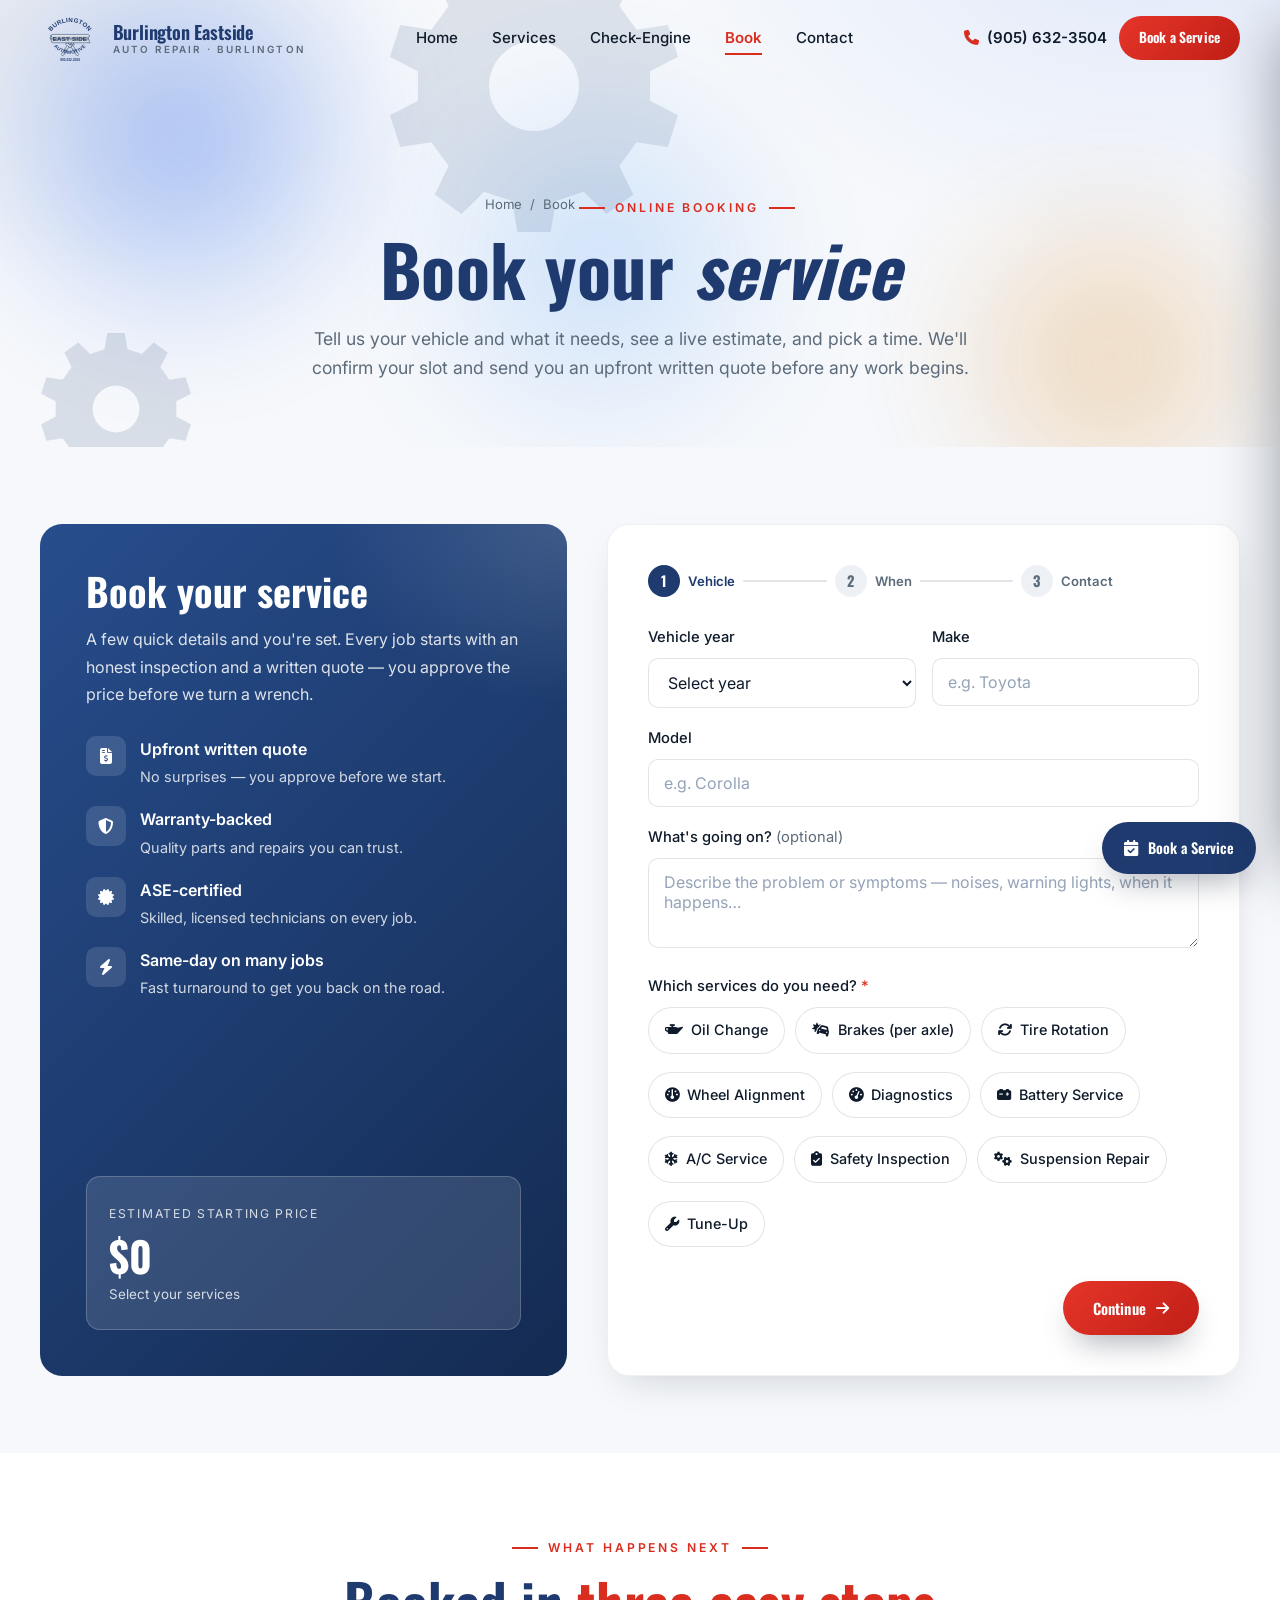
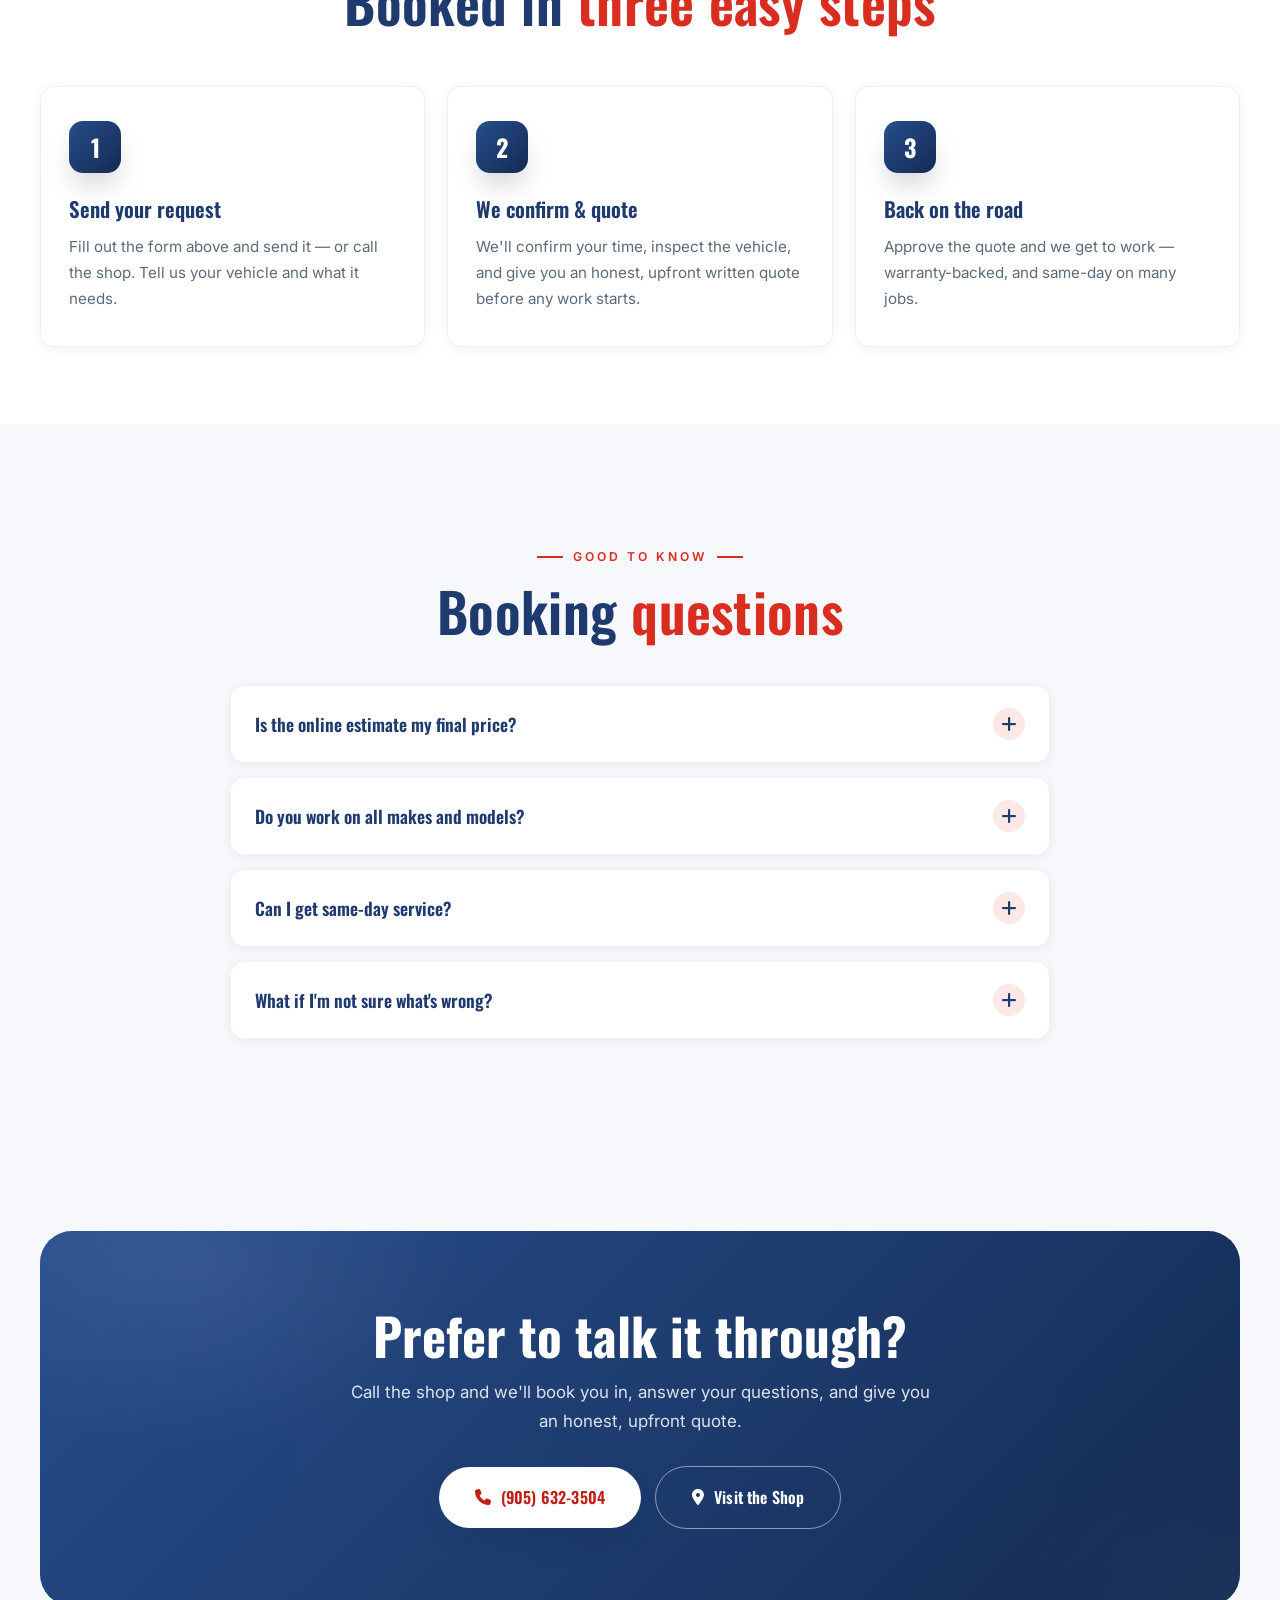
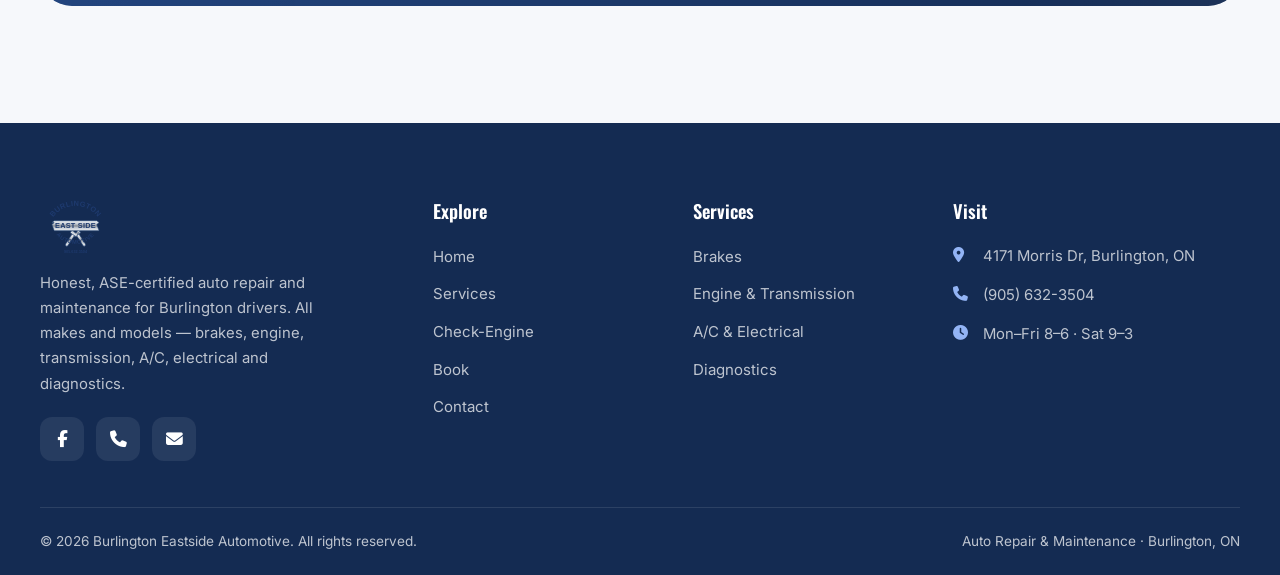
==== commit 85b9f947: "QA pass: fix links/NAP/theme/a11y issues; finalize logo" ====
--- a/book.html
+++ b/book.html
@@ -41,7 +41,7 @@
     <div class="container nav">
       <a href="index.html" class="brand" aria-label="Burlington Eastside Automotive home">
         <img src="assets/logo-mark.svg" alt="Burlington Eastside Automotive" class="brand-logo" />
-        <span class="brand-name"><b>Burlington Eastside</b><small>Services · Burlington</small></span>
+        <span class="brand-name"><b>Burlington Eastside</b><small>Auto Repair · Burlington</small></span>
       </a>
       <nav class="nav-links" aria-label="Primary">
         <a href="index.html">Home</a>
@@ -285,19 +285,19 @@
     <div class="container">
       <div class="faq">
         <div class="faq-item reveal d1">
-          <div class="faq-q"><span>Is the online estimate my final price?</span><span class="ic"><i class="fa-solid fa-plus"></i></span></div>
+          <button type="button" class="faq-q"><span>Is the online estimate my final price?</span><span class="ic"><i class="fa-solid fa-plus"></i></span></button>
           <div class="faq-a"><p>No — the live estimate is a starting-price guide only. Once we inspect your vehicle, you'll get an accurate, upfront written quote to approve before any work begins. No surprises.</p></div>
         </div>
         <div class="faq-item reveal d2">
-          <div class="faq-q"><span>Do you work on all makes and models?</span><span class="ic"><i class="fa-solid fa-plus"></i></span></div>
+          <button type="button" class="faq-q"><span>Do you work on all makes and models?</span><span class="ic"><i class="fa-solid fa-plus"></i></span></button>
           <div class="faq-a"><p>Yes. Our ASE-certified technicians service import and domestic vehicles — cars, SUVs, light trucks, and EV/hybrid.</p></div>
         </div>
         <div class="faq-item reveal d3">
-          <div class="faq-q"><span>Can I get same-day service?</span><span class="ic"><i class="fa-solid fa-plus"></i></span></div>
+          <button type="button" class="faq-q"><span>Can I get same-day service?</span><span class="ic"><i class="fa-solid fa-plus"></i></span></button>
           <div class="faq-a"><p>Many jobs are finished the same day. Pick your preferred date and time and we'll confirm the soonest slot that works — or call the shop at (905) 632-3504.</p></div>
         </div>
         <div class="faq-item reveal d4">
-          <div class="faq-q"><span>What if I'm not sure what's wrong?</span><span class="ic"><i class="fa-solid fa-plus"></i></span></div>
+          <button type="button" class="faq-q"><span>What if I'm not sure what's wrong?</span><span class="ic"><i class="fa-solid fa-plus"></i></span></button>
           <div class="faq-a"><p>No problem. Choose "Diagnostics" and describe the symptoms — noises, warning lights, or how it drives. We'll pinpoint the issue and quote the fix before proceeding.</p></div>
         </div>
       </div>
--- a/css/styles.css
+++ b/css/styles.css
@@ -1,6 +1,6 @@
 /* ============================================================
-   JAY'S HAIR CUT — Beauty & Barber (Burlington, ON)
-   Clean navy & white design system — all pages
+   BURLINGTON EASTSIDE AUTOMOTIVE — Auto Repair (Burlington, ON)
+   Navy & red design system — all pages
    ============================================================ */
 
 :root {
@@ -132,8 +132,8 @@
 .hero { position: relative; padding: clamp(130px, 16vw, 186px) 0 clamp(60px, 8vw, 96px); overflow: hidden; }
 .hero-grid { display: grid; grid-template-columns: 1.08fr 0.92fr; gap: 46px; align-items: center; }
 .hero-badge { display: inline-flex; align-items: center; gap: 10px; padding: 8px 16px; background: var(--surface); border: 1px solid var(--line); border-radius: 100px; font-size: 0.78rem; font-weight: 600; letter-spacing: 0.06em; color: var(--navy); box-shadow: var(--shadow-sm); }
-.hero-badge .dot { width: 8px; height: 8px; border-radius: 50%; background: var(--navy-bright); box-shadow: 0 0 0 4px rgba(37,99,235,0.18); animation: pulse 2s infinite; }
-@keyframes pulse { 0%,100% { box-shadow: 0 0 0 4px rgba(37,99,235,0.2); } 50% { box-shadow: 0 0 0 8px rgba(37,99,235,0); } }
+.hero-badge .dot { width: 8px; height: 8px; border-radius: 50%; background: var(--navy-bright); box-shadow: 0 0 0 4px rgba(217,45,32,0.18); animation: pulse 2s infinite; }
+@keyframes pulse { 0%,100% { box-shadow: 0 0 0 4px rgba(217,45,32,0.2); } 50% { box-shadow: 0 0 0 8px rgba(217,45,32,0); } }
 .hero-title { font-family: var(--font-display); font-weight: 700; color: var(--navy); font-size: clamp(2.8rem, 6.4vw, 5rem); line-height: 1.02; letter-spacing: -0.02em; margin: 22px 0 0; }
 .hero-title em { font-style: normal; color: var(--navy-bright); }
 .hero-sub { margin-top: 22px; max-width: 52ch; font-size: 1.12rem; color: var(--ink-soft); }
@@ -345,7 +345,7 @@
 .field label .req { color: var(--navy-bright); }
 .field input, .field textarea, .field select { width: 100%; padding: 13px 15px; border-radius: 10px; border: 1.5px solid var(--line); background: #fff; color: var(--ink); transition: border 0.25s, box-shadow 0.25s; }
 .field input::placeholder, .field textarea::placeholder { color: #94A3B8; }
-.field input:focus, .field textarea:focus, .field select:focus { outline: none; border-color: var(--navy-bright); box-shadow: 0 0 0 4px rgba(37,99,235,0.12); }
+.field input:focus, .field textarea:focus, .field select:focus { outline: none; border-color: var(--navy-bright); box-shadow: 0 0 0 4px rgba(217,45,32,0.12); }
 .field textarea { resize: vertical; min-height: 90px; }
 .field-row { display: grid; grid-template-columns: 1fr 1fr; gap: 16px; }
 .hp { position: absolute; left: -9999px; opacity: 0; height: 0; }
@@ -354,7 +354,7 @@
 .chip-opt input { position: absolute; opacity: 0; inset: 0; cursor: pointer; }
 .chip-opt span { display: inline-flex; align-items: center; gap: 8px; padding: 10px 16px; border-radius: 100px; border: 1.5px solid var(--line); background: #fff; color: var(--ink); font-weight: 500; font-size: 0.9rem; transition: all 0.25s; cursor: pointer; }
 .chip-opt input:checked + span { background: var(--navy); color: #fff; border-color: var(--navy); }
-.chip-opt input:focus-visible + span { box-shadow: 0 0 0 4px rgba(37,99,235,0.2); }
+.chip-opt input:focus-visible + span { box-shadow: 0 0 0 4px rgba(217,45,32,0.2); }
 .form-nav { display: flex; justify-content: space-between; gap: 12px; margin-top: 26px; }
 .form-nav .btn--ghost.hidden { visibility: hidden; }
 .form-success { display: none; text-align: center; padding: 20px 10px; animation: fade 0.5s var(--ease); }
